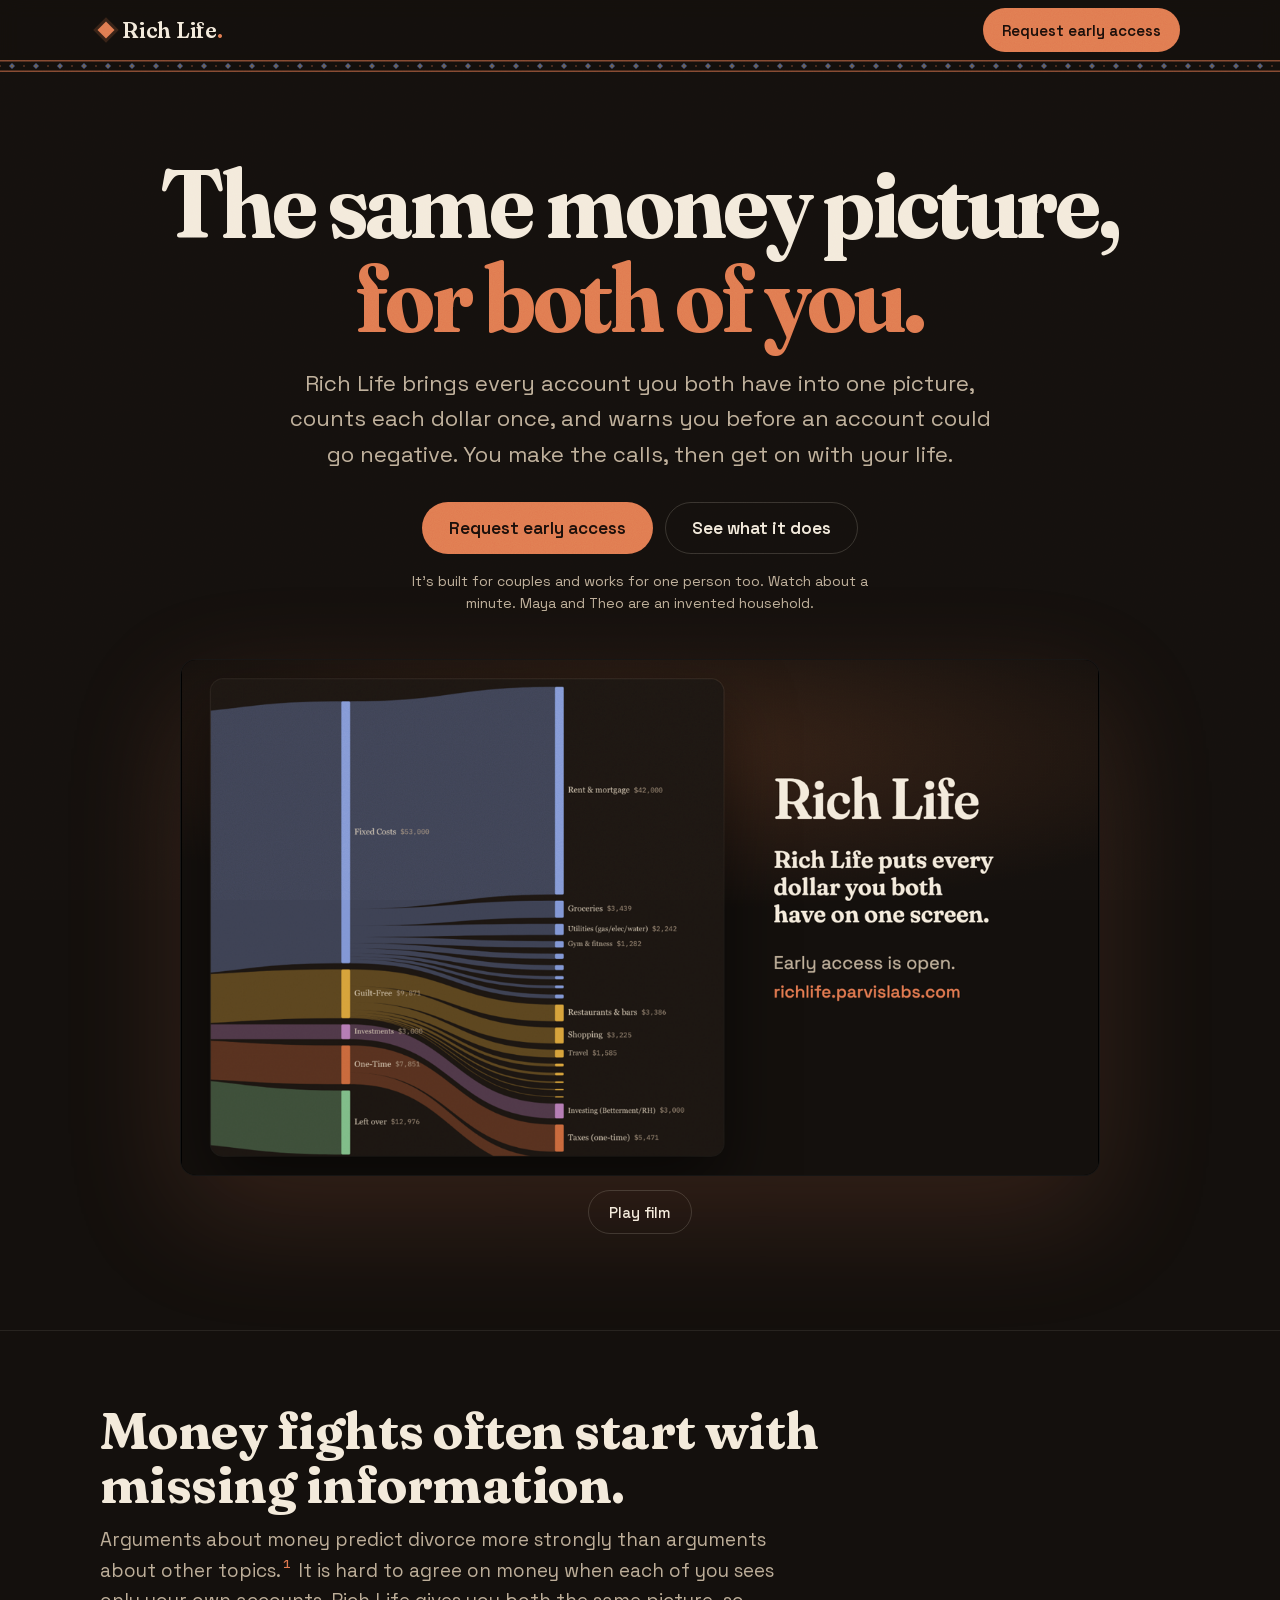
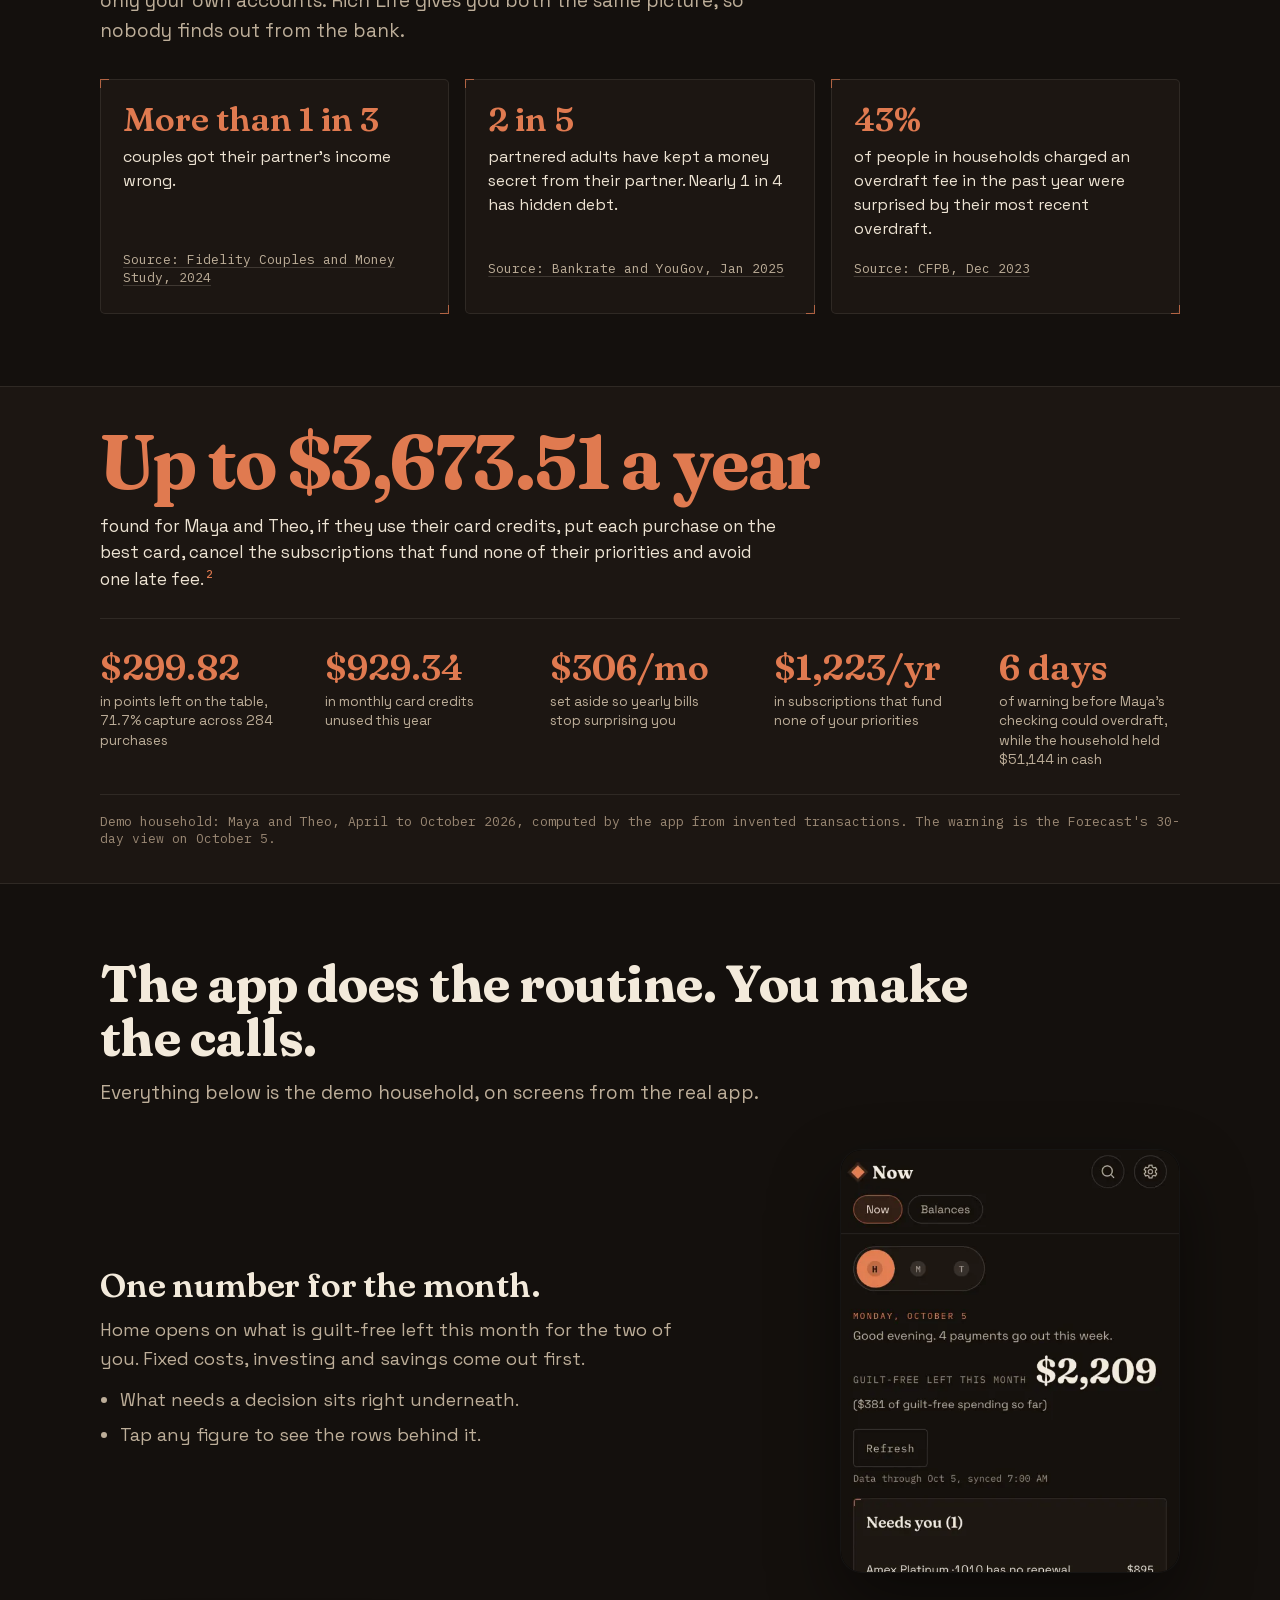
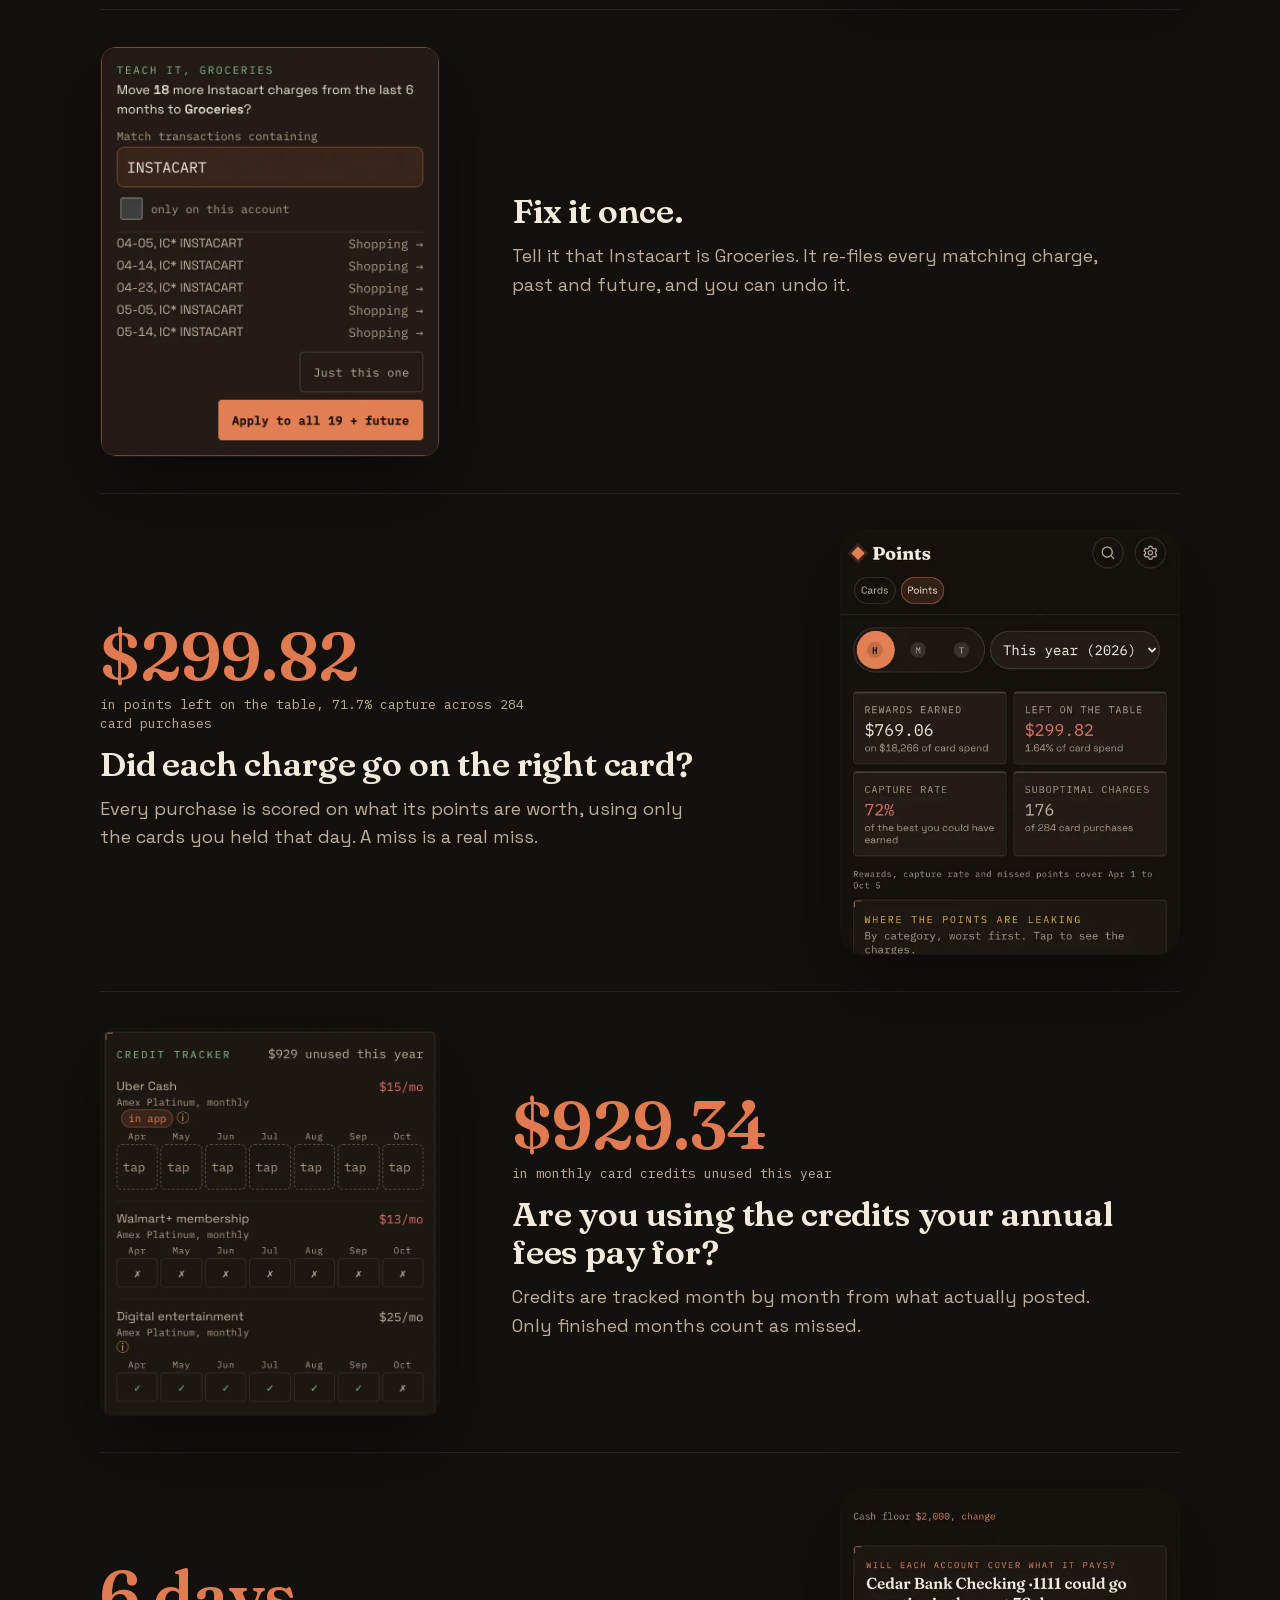
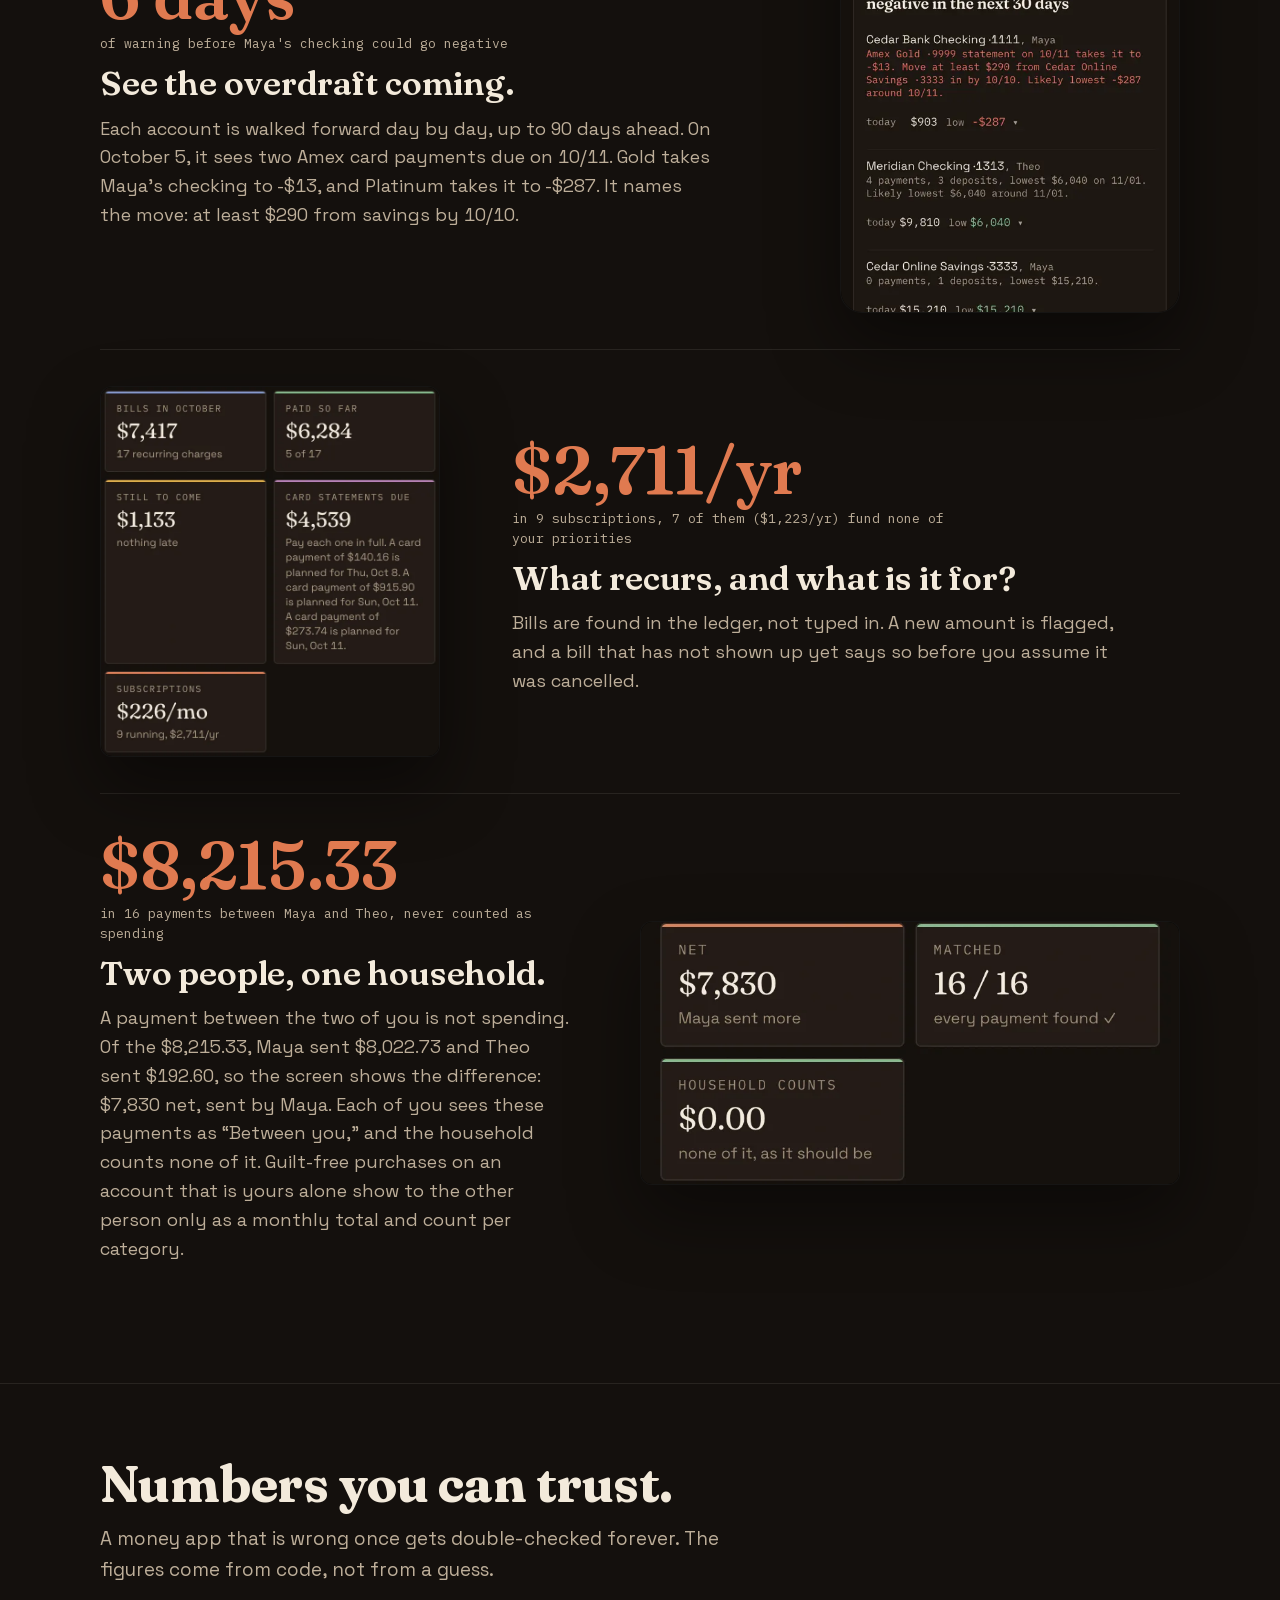
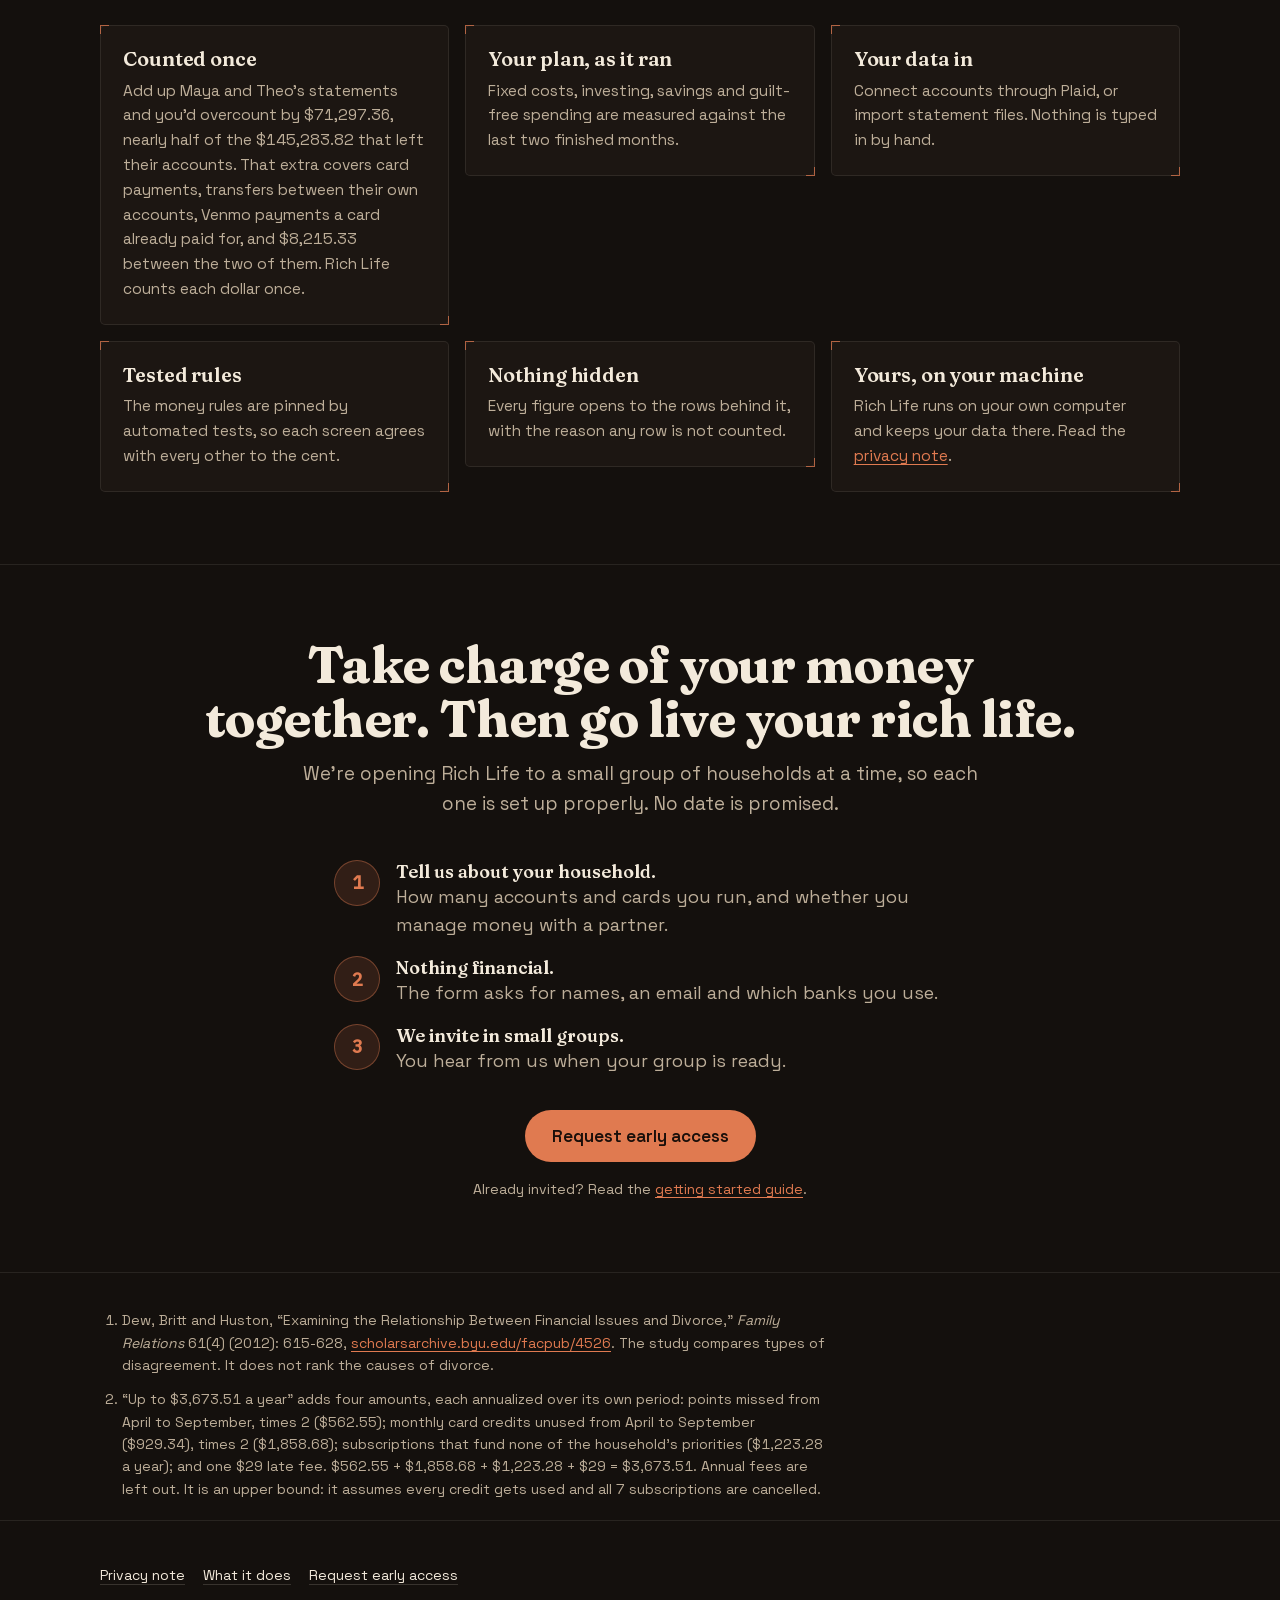
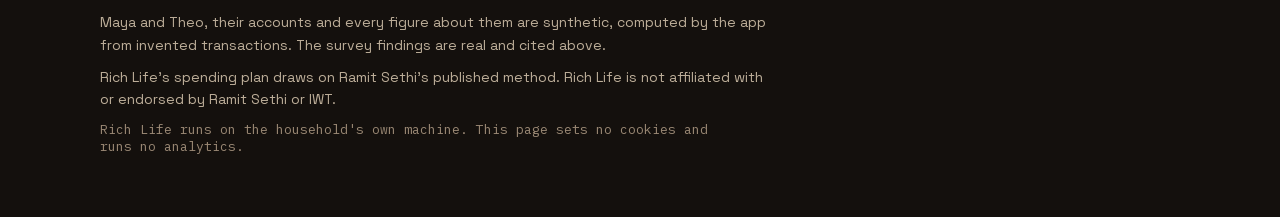
==== index.html @ 3887f6c3 "Pitch v4 fixes: hero gutter, true footer, lead figure, readable crops, film re-cut Co-Authored-By: C" ====
<!doctype html>
<html lang="en">
<head>
<meta charset="utf-8">
<meta name="viewport" content="width=device-width, initial-scale=1, viewport-fit=cover">
<title>Rich Life: one money picture for two</title>
<meta name="description" content="A household money app for couples. You both see the same numbers, counted once, and it warns you before an account could go negative. Request early access.">
<meta name="theme-color" content="#14100D">
<meta property="og:type" content="website">
<meta property="og:title" content="Rich Life: one money picture for two">
<meta property="og:description" content="A household money app for couples. Watch it run Maya and Theo's month in about a minute.">
<meta property="og:url" content="https://richlife.parvislabs.com/">
<meta property="og:image" content="https://richlife.parvislabs.com/og.png">
<meta property="og:image:width" content="1200">
<meta property="og:image:height" content="630">
<meta name="twitter:card" content="summary_large_image">
<link rel="icon" href="favicon.svg" type="image/svg+xml">
<link rel="stylesheet" href="styles.css">
</head>
<body id="top">
<header>
  <div class="wrap bar">
    <a class="brand" href="#top" aria-label="Rich Life, top of page"><i aria-hidden="true"></i><span>Rich&nbsp;Life<b>.</b></span></a>
    <a class="btn sm" href="https://fantasy-spear-680.notion.site/02cfda1831654efd8e8520b2d70a3c6b" target="_blank" rel="noopener" data-join>Request early access</a>
  </div>
  <div class="band" aria-hidden="true"></div>
</header>

<main>
  <div class="wrap hero">
    <h1>The same money picture, <em>for both of you.</em></h1>
    <p class="lede">Rich Life brings every account you both have into one picture, counts each dollar once, and warns you before an account could go negative. You make the calls, then get on with your life.</p>
    <div class="cta">
      <a class="btn" href="https://fantasy-spear-680.notion.site/02cfda1831654efd8e8520b2d70a3c6b" target="_blank" rel="noopener" data-join>Request early access</a>
      <a class="btn ghost" href="#tour">See what it does</a>
    </div>
    <p class="fine">It's built for couples and works for one person too. Watch about a minute. Maya and Theo are an invented household.</p>
    <div class="stage">
      <div class="phone"><video id="fv" muted playsinline loop preload="none" poster="film-vertical-poster.png" aria-label="A one-minute film: three findings about couples and money, then the Rich Life app showing one picture of a household's money, a warning six days before checking could overdraft, and the plan the two of them share."></video></div>
      <div class="screen"><video id="fl" muted playsinline loop preload="none" poster="film-landscape-poster.png" aria-label="A one-minute film: three findings about couples and money, then the Rich Life app showing one picture of a household's money, a warning six days before checking could overdraft, and the plan the two of them share."></video></div>
      <button class="pp" id="pp" type="button" hidden>Pause film</button>
    </div>
  </div>

  <section class="problem" aria-labelledby="problem-h">
    <div class="wrap">
      <h2 id="problem-h">Money fights often start with missing information.</h2>
      <p class="sub">Arguments about money predict divorce more strongly than arguments about other topics.<sup><a class="fn" href="#fn1" id="fnref1" aria-label="Note 1">1</a></sup> It is hard to agree on money when each of you sees only your own accounts. Rich Life gives you both the same picture, so nobody finds out from the bank.</p>
      <ul class="stats">
        <li class="panel"><span class="n">More than 1 in 3</span><span class="l">couples got their partner's income wrong.</span><a class="src" href="https://alumni.fidelity.com/news/803629" target="_blank" rel="noopener">Source: Fidelity Couples and Money Study, 2024</a></li>
        <li class="panel"><span class="n">2 in 5</span><span class="l">partnered adults have kept a money secret from their partner. Nearly 1 in 4 has hidden debt.</span><a class="src" href="https://www.bankrate.com/credit-cards/news/financial-infidelity-survey-2025" target="_blank" rel="noopener">Source: Bankrate and YouGov, Jan 2025</a></li>
        <li class="panel"><span class="n">43%</span><span class="l">of people in households charged an overdraft fee in the past year were surprised by their most recent overdraft.</span><a class="src" href="https://www.consumerfinance.gov/about-us/newsroom/cfpb-issues-report-showing-many-americans-are-surprised-by-overdraft-fees" target="_blank" rel="noopener">Source: CFPB, Dec 2023</a></li>
      </ul>
    </div>
  </section>

  <div class="proof">
    <div class="wrap">
      <div class="lead">
        <p class="leadn">Up to $3,673.51&nbsp;a&nbsp;year</p>
        <p class="leadc">found for Maya and Theo, if they use their card credits, put each purchase on the best card, cancel the subscriptions that fund none of their priorities and avoid one late fee.<sup><a class="fn" href="#fn2" id="fnref2" aria-label="Note 2">2</a></sup></p>
      </div>
      <ul>
        <li><span class="n">$299.82</span><span class="l">in points left on the table, 71.7% capture across 284 purchases</span></li>
        <li><span class="n">$929.34</span><span class="l">in monthly card credits unused this year</span></li>
        <li><span class="n">$306/mo</span><span class="l">set aside so yearly bills stop surprising you</span></li>
        <li><span class="n">$1,223/yr</span><span class="l">in subscriptions that fund none of your priorities</span></li>
        <li><span class="n">6 days</span><span class="l">of warning before Maya's checking could overdraft, while the household held $51,144 in cash</span></li>
        <li class="note">Demo household: Maya and Theo, April to October 2026, computed by the app from invented transactions. The warning is the Forecast's 30-day view on October 5.</li>
      </ul>
    </div>
  </div>

  <section id="tour">
    <div class="wrap">
      <h2>The app does the routine. You make the calls.</h2>
      <p class="sub">Everything below is the demo household, on screens from the real app.</p>

      <div class="row">
        <div>
          <h3>One number for the month.</h3>
          <p>Home opens on what is guilt-free left this month for the two of you. Fixed costs, investing and savings come out first.</p>
          <ul><li>What needs a decision sits right underneath.</li><li>Tap any figure to see the rows behind it.</li></ul>
        </div>
        <div class="shot"><img loading="lazy" width="560" height="1212" src="media/beat-1-home-top.webp" alt="The Home screen showing guilt-free money left this month as one large number."></div>
      </div>

      <div class="row flip">
        <div>
          <h3>Fix it once.</h3>
          <p>Tell it that Instacart is Groceries. It re-files every matching charge, past and future, and you can undo it.</p>
        </div>
        <div class="shot crop sheet"><img loading="lazy" width="732" height="886" src="media/beat-2-teach-sheet.webp" alt="A sheet offering to move 18 more Instacart charges to Groceries, with a button to apply it to all 19 and to future charges."></div>
      </div>

      <div class="row">
        <div>
          <p class="big">$299.82</p>
          <p class="tagl">in points left on the table, 71.7% capture across 284 card purchases</p>
          <h3>Did each charge go on the right card?</h3>
          <p>Every purchase is scored on what its points are worth, using only the cards you held that day. A miss is a real miss.</p>
        </div>
        <div class="shot"><img loading="lazy" width="560" height="1212" src="media/beat-4-tracker.webp" alt="The Points screen: $299.82 left on the table, a 72% capture rate, and 176 of 284 card purchases on a card that earned less."></div>
      </div>

      <div class="row flip">
        <div>
          <p class="big">$929.34</p>
          <p class="tagl">in monthly card credits unused this year</p>
          <h3>Are you using the credits your annual fees pay for?</h3>
          <p>Credits are tracked month by month from what actually posted. Only finished months count as missed.</p>
        </div>
        <div class="shot crop"><img loading="lazy" width="740" height="845" src="media/credit-tracker.webp" alt="The credit tracker: $929 unused this year, with each monthly card credit marked month by month."></div>
      </div>

      <div class="row">
        <div>
          <p class="big">6 days</p>
          <p class="tagl">of warning before Maya's checking could go negative</p>
          <h3>See the overdraft coming.</h3>
          <p>Each account is walked forward day by day, up to 90 days ahead. On October 5, it sees two Amex card payments due on 10/11. Gold takes Maya's checking to -$13, and Platinum takes it to -$287. It names the move: at least $290 from savings by 10/10.</p>
        </div>
        <div class="shot"><img loading="lazy" width="560" height="1212" src="media/beat-3-warning.webp" alt="The Forecast warning that Maya's checking could go negative in the next 30 days: the Amex Gold statement on 10/11 takes it to -$13, so move at least $290 from savings by 10/10."></div>
      </div>

      <div class="row flip">
        <div>
          <p class="big">$2,711/yr</p>
          <p class="tagl">in 9 subscriptions, 7 of them ($1,223/yr) fund none of your priorities</p>
          <h3>What recurs, and what is it for?</h3>
          <p>Bills are found in the ledger, not typed in. A new amount is flagged, and a bill that has not shown up yet says so before you assume it was cancelled.</p>
        </div>
        <div class="shot crop"><img loading="lazy" width="740" height="808" src="media/bills-calendar.webp" alt="October bills: $7,417 due this month, and subscriptions at $226 a month, 9 running, $2,711 a year."></div>
      </div>

      <div class="row wide">
        <div>
          <p class="big">$8,215.33</p>
          <p class="tagl">in 16 payments between Maya and Theo, never counted as spending</p>
          <h3>Two people, one household.</h3>
          <p>A payment between the two of you is not spending. Of the $8,215.33, Maya sent $8,022.73 and Theo sent $192.60, so the screen shows the difference: $7,830 net, sent by Maya. Each of you sees these payments as &ldquo;Between you,&rdquo; and the household counts none of it. Guilt-free purchases on an account that is yours alone show to the other person only as a monthly total and count per category.</p>
        </div>
        <div class="mshot"><img loading="lazy" width="780" height="380" src="media/between-you.webp" alt="Between you: $7,830 net, Maya sent more, 16 of 16 payments matched, and $0.00 counted in the household."></div>
      </div>
    </div>
  </section>

  <section style="border-top:1px solid var(--line)">
    <div class="wrap">
      <h2>Numbers you can trust.</h2>
      <p class="sub">A money app that is wrong once gets double-checked forever. The figures come from code, not from a guess.</p>
      <div class="grid three">
        <div class="panel"><h3>Counted once</h3><p>Add up Maya and Theo's statements and you'd overcount by $71,297.36, nearly half of the $145,283.82 that left their accounts. That extra covers card payments, transfers between their own accounts, Venmo payments a card already paid for, and $8,215.33 between the two of them. Rich Life counts each dollar once.</p></div>
        <div class="panel"><h3>Your plan, as it ran</h3><p>Fixed costs, investing, savings and guilt-free spending are measured against the last two finished months.</p></div>
        <div class="panel"><h3>Your data in</h3><p>Connect accounts through Plaid, or import statement files. Nothing is typed in by hand.</p></div>
        <div class="panel"><h3>Tested rules</h3><p>The money rules are pinned by automated tests, so each screen agrees with every other to the cent.</p></div>
        <div class="panel"><h3>Nothing hidden</h3><p>Every figure opens to the rows behind it, with the reason any row is not counted.</p></div>
        <div class="panel"><h3>Yours, on your machine</h3><p>Rich Life runs on your own computer and keeps your data there. Read the <a href="privacy.html">privacy note</a>.</p></div>
      </div>
    </div>
  </section>

  <section id="access" class="final">
    <div class="wrap">
      <h2>Take charge of your money together. Then go live your rich life.</h2>
      <p class="sub">We're opening Rich Life to a small group of households at a time, so each one is set up properly. No date is promised.</p>
      <ol class="steps">
        <li><div><b>Tell us about your household.</b><span>How many accounts and cards you run, and whether you manage money with a partner.</span></div></li>
        <li><div><b>Nothing financial.</b><span>The form asks for names, an email and which banks you use.</span></div></li>
        <li><div><b>We invite in small groups.</b><span>You hear from us when your group is ready.</span></div></li>
      </ol>
      <a class="btn" href="https://fantasy-spear-680.notion.site/02cfda1831654efd8e8520b2d70a3c6b" target="_blank" rel="noopener" data-join>Request early access</a>
      <p class="fine">Already invited? Read the <a href="start.html">getting started guide</a>.</p>
    </div>
  </section>

  <aside class="notes" aria-label="Notes">
    <div class="wrap">
      <ol>
        <li id="fn1">Dew, Britt and Huston, &ldquo;Examining the Relationship Between Financial Issues and Divorce,&rdquo; <i>Family Relations</i> 61(4) (2012): 615-628, <a href="https://scholarsarchive.byu.edu/facpub/4526" target="_blank" rel="noopener">scholarsarchive.byu.edu/facpub/4526</a>. The study compares types of disagreement. It does not rank the causes of divorce.</li>
        <li id="fn2">&ldquo;Up to $3,673.51 a year&rdquo; adds four amounts, each annualized over its own period: points missed from April to September, times 2 ($562.55); monthly card credits unused from April to September ($929.34), times 2 ($1,858.68); subscriptions that fund none of the household's priorities ($1,223.28 a year); and one $29 late fee. $562.55 + $1,858.68 + $1,223.28 + $29 = $3,673.51. Annual fees are left out. It is an upper bound: it assumes every credit gets used and all 7 subscriptions are cancelled.</li>
      </ol>
    </div>
  </aside>
</main>

<footer>
  <div class="wrap">
    <div class="links">
      <a href="privacy.html">Privacy note</a>
      <a href="#tour">What it does</a>
      <a href="https://fantasy-spear-680.notion.site/02cfda1831654efd8e8520b2d70a3c6b" target="_blank" rel="noopener" data-join>Request early access</a>
    </div>
    <p>Maya and Theo, their accounts and every figure about them are synthetic, computed by the app from invented transactions. The survey findings are real and cited above.</p>
    <p>Rich Life's spending plan draws on Ramit Sethi's published method. Rich Life is not affiliated with or endorsed by Ramit Sethi or IWT.</p>
    <p class="tk">Rich Life runs on the household's own machine. This page sets no cookies and runs no analytics.</p>
  </div>
</footer>

<script>
const EARLY_ACCESS_URL = "https://fantasy-spear-680.notion.site/02cfda1831654efd8e8520b2d70a3c6b";
document.querySelectorAll("[data-join]").forEach((a) => { if (EARLY_ACCESS_URL) { a.href = EARLY_ACCESS_URL; a.target = "_blank"; a.rel = "noopener"; } });
const reduce = matchMedia("(prefers-reduced-motion: reduce)").matches;
const wide = matchMedia("(min-width:900px)");
const pp = document.getElementById("pp");
// The CSS shows #fl on a wide screen and #fv on a phone. The button and the
// autoplay follow whichever video is showing, and a resize across 900px
// hands both over to the other one.
const srcs = { fv: "film-vertical.mp4", fl: "film-landscape.mp4" };
const film = () => document.getElementById(wide.matches ? "fl" : "fv");
const loaded = {};
let userPaused = false, stageIn = false;
function load(v) { if (!loaded[v.id]) { v.src = srcs[v.id]; loaded[v.id] = true; } }
function label() { pp.textContent = film().paused ? "Play film" : "Pause film"; }
Object.keys(srcs).forEach((id) => {
  const v = document.getElementById(id);
  v.addEventListener("play", label);
  v.addEventListener("pause", label);
});
function show() {
  const v = film(), off = document.getElementById(v.id === "fl" ? "fv" : "fl");
  load(v);
  off.pause();
  if (!reduce && !userPaused && stageIn) v.play().catch(() => {});
  label();
}
wide.addEventListener("change", show);
pp.onclick = () => {
  const v = film();
  load(v);
  if (v.paused) { userPaused = false; v.play().catch(() => {}); } else { userPaused = true; v.pause(); }
};
if (!reduce) {
  new IntersectionObserver((es) => es.forEach((e) => { stageIn = e.isIntersecting; show(); }), { threshold: 0.35 })
    .observe(document.querySelector(".stage"));
}
pp.hidden = false;
label();
// Reveal on scroll: the page reads fully with JavaScript off, so nothing
// starts hidden. The script hides only what is still below the fold, then
// brings it in.
if (!reduce) {
  const io = new IntersectionObserver((es) => es.forEach((e) => { if (e.isIntersecting) { e.target.classList.add("in"); io.unobserve(e.target); } }), { threshold: 0.1 });
  document.querySelectorAll(".row, .panel").forEach((el) => {
    if (el.getBoundingClientRect().top > innerHeight) { el.classList.add("will"); io.observe(el); }
  });
}
</script>
</body>
</html>
---- styles.css ----
/* styles.css: Rich Life early-access pages.
 *
 * The same look as the app (Kohl & Terracotta): a warm kohl-black ground with
 * a fine paper grain, an editorial serif for headings (Fraunces, soft and
 * wonky axes), a geometric grotesk for reading (Space Grotesk), mono numerals
 * for money. Colour is the app's craft-pigment palette. Geometry is
 * block-print: a patterned band under the header, square-cut panels, corner
 * ticks instead of shadows. The fonts are self-hosted; nothing loads from
 * another site.
 */

/* Fonts: the app's families, axes and subsets, self-hosted (OFL). */
@font-face { font-family: 'Fraunces'; font-style: normal; font-weight: 400 800; font-display: swap;
  src: url(fonts/fraunces-400_800-latin-ext.woff2) format('woff2');
  unicode-range: U+0100-02BA, U+02BD-02C5, U+02C7-02CC, U+02CE-02D7, U+02DD-02FF, U+0304, U+0308, U+0329, U+1D00-1DBF, U+1E00-1E9F, U+1EF2-1EFF, U+2020, U+20A0-20AB, U+20AD-20C4, U+2113, U+2C60-2C7F, U+A720-A7FF; }
@font-face { font-family: 'Fraunces'; font-style: normal; font-weight: 400 800; font-display: swap;
  src: url(fonts/fraunces-400_800-latin.woff2) format('woff2');
  unicode-range: U+0000-00FF, U+0131, U+0152-0153, U+02BB-02BC, U+02C6, U+02DA, U+02DC, U+0304, U+0308, U+0329, U+2000-206F, U+20AC, U+2122, U+2191, U+2193, U+2212, U+2215, U+FEFF, U+FFFD; }
@font-face { font-family: 'Space Grotesk'; font-style: normal; font-weight: 400; font-display: swap;
  src: url(fonts/space-grotesk-400-latin-ext.woff2) format('woff2');
  unicode-range: U+0100-02BA, U+02BD-02C5, U+02C7-02CC, U+02CE-02D7, U+02DD-02FF, U+0304, U+0308, U+0329, U+1D00-1DBF, U+1E00-1E9F, U+1EF2-1EFF, U+2020, U+20A0-20AB, U+20AD-20C4, U+2113, U+2C60-2C7F, U+A720-A7FF; }
@font-face { font-family: 'Space Grotesk'; font-style: normal; font-weight: 400; font-display: swap;
  src: url(fonts/space-grotesk-400-latin.woff2) format('woff2');
  unicode-range: U+0000-00FF, U+0131, U+0152-0153, U+02BB-02BC, U+02C6, U+02DA, U+02DC, U+0304, U+0308, U+0329, U+2000-206F, U+20AC, U+2122, U+2191, U+2193, U+2212, U+2215, U+FEFF, U+FFFD; }
@font-face { font-family: 'Space Grotesk'; font-style: normal; font-weight: 500; font-display: swap;
  src: url(fonts/space-grotesk-500-latin-ext.woff2) format('woff2');
  unicode-range: U+0100-02BA, U+02BD-02C5, U+02C7-02CC, U+02CE-02D7, U+02DD-02FF, U+0304, U+0308, U+0329, U+1D00-1DBF, U+1E00-1E9F, U+1EF2-1EFF, U+2020, U+20A0-20AB, U+20AD-20C4, U+2113, U+2C60-2C7F, U+A720-A7FF; }
@font-face { font-family: 'Space Grotesk'; font-style: normal; font-weight: 500; font-display: swap;
  src: url(fonts/space-grotesk-500-latin.woff2) format('woff2');
  unicode-range: U+0000-00FF, U+0131, U+0152-0153, U+02BB-02BC, U+02C6, U+02DA, U+02DC, U+0304, U+0308, U+0329, U+2000-206F, U+20AC, U+2122, U+2191, U+2193, U+2212, U+2215, U+FEFF, U+FFFD; }
@font-face { font-family: 'Space Grotesk'; font-style: normal; font-weight: 600; font-display: swap;
  src: url(fonts/space-grotesk-600-latin-ext.woff2) format('woff2');
  unicode-range: U+0100-02BA, U+02BD-02C5, U+02C7-02CC, U+02CE-02D7, U+02DD-02FF, U+0304, U+0308, U+0329, U+1D00-1DBF, U+1E00-1E9F, U+1EF2-1EFF, U+2020, U+20A0-20AB, U+20AD-20C4, U+2113, U+2C60-2C7F, U+A720-A7FF; }
@font-face { font-family: 'Space Grotesk'; font-style: normal; font-weight: 600; font-display: swap;
  src: url(fonts/space-grotesk-600-latin.woff2) format('woff2');
  unicode-range: U+0000-00FF, U+0131, U+0152-0153, U+02BB-02BC, U+02C6, U+02DA, U+02DC, U+0304, U+0308, U+0329, U+2000-206F, U+20AC, U+2122, U+2191, U+2193, U+2212, U+2215, U+FEFF, U+FFFD; }
@font-face { font-family: 'IBM Plex Mono'; font-style: normal; font-weight: 400; font-display: swap;
  src: url(fonts/ibm-plex-mono-400-latin-ext.woff2) format('woff2');
  unicode-range: U+0100-02BA, U+02BD-02C5, U+02C7-02CC, U+02CE-02D7, U+02DD-02FF, U+0304, U+0308, U+0329, U+1D00-1DBF, U+1E00-1E9F, U+1EF2-1EFF, U+2020, U+20A0-20AB, U+20AD-20C4, U+2113, U+2C60-2C7F, U+A720-A7FF; }
@font-face { font-family: 'IBM Plex Mono'; font-style: normal; font-weight: 400; font-display: swap;
  src: url(fonts/ibm-plex-mono-400-latin.woff2) format('woff2');
  unicode-range: U+0000-00FF, U+0131, U+0152-0153, U+02BB-02BC, U+02C6, U+02DA, U+02DC, U+0304, U+0308, U+0329, U+2000-206F, U+20AC, U+2122, U+2191, U+2193, U+2212, U+2215, U+FEFF, U+FFFD; }
@font-face { font-family: 'IBM Plex Mono'; font-style: normal; font-weight: 500; font-display: swap;
  src: url(fonts/ibm-plex-mono-500-latin-ext.woff2) format('woff2');
  unicode-range: U+0100-02BA, U+02BD-02C5, U+02C7-02CC, U+02CE-02D7, U+02DD-02FF, U+0304, U+0308, U+0329, U+1D00-1DBF, U+1E00-1E9F, U+1EF2-1EFF, U+2020, U+20A0-20AB, U+20AD-20C4, U+2113, U+2C60-2C7F, U+A720-A7FF; }
@font-face { font-family: 'IBM Plex Mono'; font-style: normal; font-weight: 500; font-display: swap;
  src: url(fonts/ibm-plex-mono-500-latin.woff2) format('woff2');
  unicode-range: U+0000-00FF, U+0131, U+0152-0153, U+02BB-02BC, U+02C6, U+02DA, U+02DC, U+0304, U+0308, U+0329, U+2000-206F, U+20AC, U+2122, U+2191, U+2193, U+2212, U+2215, U+FEFF, U+FFFD; }

:root {
  --bg: #14100D;           /* kohl */
  --surface: #1C1612;
  --surface-2: #221A15;
  --line: rgba(243, 234, 219, 0.09);
  --line-strong: rgba(243, 234, 219, 0.16);
  --bone: #F3EADB;
  --ink: #EDE3D3;
  --muted: #BDAE99;
  --dim: #9A8874;
  --terracotta: #E07A50;
  --haldi: #E2A93B;
  --neel: #7F95D4;
  --jamun: #B47AB3;
  --leaf: #7DBB86;
  --accent-soft: rgba(224, 122, 80, 0.14);
  --ink-on-accent: #1A0F0A;
  --radius: 5px;
  --wrap: 1120px;
  --display: "Fraunces", Georgia, "Times New Roman", serif;
  --sans: "Space Grotesk", system-ui, -apple-system, "Segoe UI", Roboto, sans-serif;
  --mono: "IBM Plex Mono", ui-monospace, "SF Mono", Menlo, monospace;
  /* block-print band: indigo lozenges between terracotta rules (from the app) */
  --band: url("data:image/svg+xml;utf8,<svg xmlns='http://www.w3.org/2000/svg' width='24' height='12'><rect width='24' height='1.5' fill='%23E07A50'/><rect y='10.5' width='24' height='1.5' fill='%23E07A50'/><path d='M12 3 L15 6 L12 9 L9 6 Z' fill='%237F95D4'/><circle cx='12' cy='6' r='0.9' fill='%23E2A93B'/><circle cx='0' cy='6' r='0.8' fill='%23E07A50'/><circle cx='24' cy='6' r='0.8' fill='%23E07A50'/></svg>") left center / 24px 12px repeat-x;
}

* { box-sizing: border-box; }
html { scroll-behavior: smooth; -webkit-text-size-adjust: 100%; background: var(--bg); }
body {
  margin: 0; background: var(--bg); color: var(--ink);
  font: 400 17px/1.6 var(--sans); overflow-x: hidden;
  font-feature-settings: "tnum" 1, "lnum" 1, "ss01" 1; -webkit-font-smoothing: antialiased;
  padding-bottom: env(safe-area-inset-bottom);
}
/* Paper grain over everything, never intercepting a tap. */
body::after {
  content: ""; position: fixed; inset: 0; pointer-events: none; z-index: 9998; opacity: 0.09; mix-blend-mode: overlay;
  background-image: url("data:image/svg+xml;utf8,<svg xmlns='http://www.w3.org/2000/svg' width='180' height='180'><filter id='n'><feTurbulence type='fractalNoise' baseFrequency='0.9' numOctaves='3' stitchTiles='stitch'/><feColorMatrix values='0 0 0 0 0.95  0 0 0 0 0.9  0 0 0 0 0.85  0 0 0 1 0'/></filter><rect width='100%' height='100%' filter='url(%23n)'/></svg>");
}
img, video { max-width: 100%; display: block; }
a { color: var(--terracotta); text-underline-offset: 3px; }
:focus-visible { outline: 2px solid var(--haldi); outline-offset: 2px; border-radius: 6px; }
::selection { background: rgba(224, 122, 80, 0.3); color: var(--bone); }

.wrap { max-width: var(--wrap); margin: 0 auto; padding: 0 max(20px, env(safe-area-inset-right)) 0 max(20px, env(safe-area-inset-left)); }

/* ── header ─────────────────────────────────────────────────────────── */
header { position: sticky; top: 0; z-index: 5; background: rgba(20, 16, 13, 0.92); backdrop-filter: blur(10px); -webkit-backdrop-filter: blur(10px); }
header .bar { display: flex; align-items: center; justify-content: space-between; min-height: 60px; gap: 12px; }
header .band { height: 12px; background: var(--band); opacity: 0.55; }
.brand { display: flex; align-items: center; gap: 10px; min-height: 44px; font: 600 22px var(--display); font-variation-settings: "SOFT" 50, "WONK" 1; color: var(--bone); text-decoration: none; letter-spacing: -0.01em; }
.brand i { width: 12px; height: 12px; background: var(--terracotta); transform: rotate(45deg); box-shadow: 0 0 0 3px rgba(224, 122, 80, 0.18); flex: none; }
.brand b { color: var(--terracotta); font-weight: inherit; }

/* ── buttons ────────────────────────────────────────────────────────── */
.btn {
  display: inline-flex; align-items: center; justify-content: center; gap: 8px;
  min-height: 52px; padding: 0 26px; border-radius: 999px; border: 1px solid transparent;
  background: var(--terracotta); color: var(--ink-on-accent); font: 600 17px var(--sans);
  text-decoration: none; cursor: pointer;
  transition: transform 0.15s;
}
.btn:hover { transform: translateY(-1px); }
.btn:active { transform: scale(0.98); }
.btn.sm { min-height: 44px; padding: 0 18px; font-size: 15px; }
.btn.ghost { background: transparent; color: var(--bone); border-color: var(--line-strong); }
.btn.ghost:hover { border-color: var(--terracotta); color: var(--bone); }

/* ── type ───────────────────────────────────────────────────────────── */
h1, h2, h3 { font-family: var(--display); font-variation-settings: "SOFT" 50, "WONK" 1; letter-spacing: -0.01em; color: var(--bone); }
h1 { font-weight: 700; font-size: clamp(44px, 12vw, 96px); line-height: 0.98; letter-spacing: -0.03em; margin: 0 auto 22px; max-width: 12em; }
h1 em { font-style: normal; color: var(--terracotta); }
h2 { font-weight: 700; font-size: clamp(30px, 7.5vw, 52px); line-height: 1.04; margin: 0 0 14px; max-width: 17em; }
h3 { font-weight: 600; font-size: clamp(24px, 5.5vw, 34px); line-height: 1.12; margin: 0 0 12px; letter-spacing: -0.005em; }
.lede { font-size: clamp(18px, 4.4vw, 22px); color: var(--muted); max-width: 33em; margin: 0 auto 30px; }
.sub { color: var(--muted); max-width: 36em; margin: 0 0 40px; font-size: 19px; }
.fine { font-size: 14px; color: var(--muted); margin: 16px auto 0; max-width: 36em; }
.mono { font-family: var(--mono); font-variant-numeric: tabular-nums; }

/* ── hero ───────────────────────────────────────────────────────────── */
/* top and bottom only: the side padding stays the .wrap gutter */
.hero { padding-top: 44px; padding-bottom: 60px; text-align: center; }
.cta { display: flex; flex-wrap: wrap; gap: 12px; justify-content: center; }
.stage { margin: 44px auto 0; display: flex; flex-direction: column; align-items: center; gap: 14px; }
.phone { width: min(320px, 82vw); border-radius: 20px; border: 1px solid var(--line); background: #000; overflow: hidden; box-shadow: 0 40px 100px rgba(240, 135, 92, 0.16); aspect-ratio: 9 / 16; }
.screen { display: none; border-radius: 16px; border: 1px solid var(--line); background: #000; overflow: hidden; box-shadow: 0 40px 120px rgba(240, 135, 92, 0.15); aspect-ratio: 16 / 9; width: min(920px, 100%); }
video, .phone img { width: 100%; height: 100%; object-fit: contain; }
.pp { min-height: 44px; padding: 0 20px; border-radius: 999px; border: 1px solid var(--line-strong); background: transparent; color: var(--bone); font: 500 15px var(--sans); cursor: pointer; }
.pp:hover { border-color: var(--terracotta); }

/* ── proof band ─────────────────────────────────────────────────────── */
.proof { border-top: 1px solid var(--line); border-bottom: 1px solid var(--line); background: var(--surface); padding: 36px 0; }
.proof ul { list-style: none; margin: 0; padding: 0; display: grid; gap: 24px 22px; grid-template-columns: 1fr 1fr; }
/* five tiles on two columns: the last one takes the whole row, no orphan */
.proof li:nth-child(5) { grid-column: 1 / -1; }
.proof li { margin: 0; }
.proof .n { display: block; font: 600 clamp(28px, 7vw, 42px)/1.05 var(--display); font-variation-settings: "SOFT" 50, "WONK" 1; font-variant-numeric: tabular-nums; color: var(--terracotta); }
.proof .l { display: block; font-size: 13.5px; color: var(--muted); margin-top: 5px; line-height: 1.45; }
.proof .note { grid-column: 1 / -1; margin: 0; padding-top: 18px; border-top: 1px solid var(--line); color: var(--dim); font: 400 13px var(--mono); }

.proof .lead { margin: 0 0 30px; padding-bottom: 26px; border-bottom: 1px solid var(--line); }
.proof .leadn { margin: 0; font: 700 clamp(40px, 10.5vw, 76px)/1.02 var(--display); font-variation-settings: "SOFT" 50, "WONK" 1; font-variant-numeric: tabular-nums; letter-spacing: -0.02em; color: var(--terracotta); }
.proof .leadc { margin: 12px 0 0; max-width: 40em; color: var(--ink); font-size: 17px; line-height: 1.55; }

/* ── problem: three sourced findings ────────────────────────────────── */
.problem { border-top: 1px solid var(--line); }
.problem .sub { margin-bottom: 32px; }
.stats { list-style: none; margin: 0; padding: 0; display: grid; gap: 16px; }
.stats li { display: flex; flex-direction: column; }
.stats .n { display: block; font: 600 clamp(30px, 7.5vw, 42px)/1.05 var(--display); font-variation-settings: "SOFT" 50, "WONK" 1; font-variant-numeric: tabular-nums; color: var(--terracotta); }
.stats .l { display: block; color: var(--ink); font-size: 16px; line-height: 1.5; margin: 8px 0 6px; }
.stats .src { margin-top: auto; display: inline-flex; align-items: center; min-height: 44px; font: 400 13px/1.4 var(--mono); color: var(--muted); text-decoration: underline; text-decoration-color: var(--line-strong); }
.stats .src:hover { color: var(--bone); text-decoration-color: var(--terracotta); }

/* note markers and the notes block */
sup { line-height: 0; vertical-align: top; }
a.fn { display: inline-block; min-width: 24px; height: 24px; padding-left: 2px; margin-right: -12px; font: 500 0.75em/16px var(--mono); text-decoration: none; vertical-align: top; }
.notes { border-top: 1px solid var(--line); padding: 36px 0 8px; }
.notes ol { margin: 0; padding-left: 22px; max-width: 52em; color: var(--muted); font-size: 14px; line-height: 1.6; }
.notes li { margin: 0 0 12px; scroll-margin-top: 84px; }
.notes a { color: var(--terracotta); overflow-wrap: anywhere; }

/* ── sections ───────────────────────────────────────────────────────── */
section { padding: 72px 0; }
.row { display: grid; gap: 30px; align-items: center; padding: 36px 0; border-top: 1px solid var(--line); }
.row:first-of-type { border-top: 0; padding-top: 0; }
.row p { margin: 0 0 12px; color: var(--muted); max-width: 34em; }
.row ul { margin: 0; padding-left: 20px; color: var(--muted); }
.row li { margin: 6px 0; }
/* .row .big and .row .tagl outrank the plain .row p rule above */
.row .big { font: 600 clamp(42px, 11vw, 68px)/1 var(--display); font-variation-settings: "SOFT" 50, "WONK" 1; font-variant-numeric: tabular-nums; color: var(--terracotta); margin: 0 0 6px; }
.row .tagl { font: 400 13px/1.5 var(--mono); color: var(--muted); display: block; margin: 0 0 11px; }
.shot { width: min(258px, 70vw); margin: 0 auto; border-radius: 22px; border: 1px solid var(--line); overflow: hidden; background: #000; box-shadow: 0 30px 70px rgba(0, 0, 0, 0.45); }
.shot img { width: 100%; height: auto; aspect-ratio: 4 / 5; object-fit: cover; object-position: top; }
/* a phone-width crop of one card, shown whole and near its real size */
.shot.crop { width: min(340px, 100%); border-radius: 12px; }
.shot.crop img { aspect-ratio: auto; }
.shot.sheet { border-radius: 16px; }
.mshot { width: 100%; border-radius: 12px; border: 1px solid var(--line); overflow: hidden; background: #000; box-shadow: 0 30px 70px rgba(0, 0, 0, 0.4); }
.mshot img { width: 100%; height: auto; }

/* ── panels with corner ticks ───────────────────────────────────────── */
.grid { display: grid; gap: 16px; align-items: start; }
.panel { position: relative; background: var(--surface); border: 1px solid var(--line); border-radius: var(--radius); padding: 22px; }
.panel::before, .panel::after { content: ""; position: absolute; width: 8px; height: 8px; pointer-events: none; border-color: var(--terracotta); border-style: solid; opacity: 0.75; }
.panel::before { top: -1px; left: -1px; border-width: 1.5px 0 0 1.5px; }
.panel::after { bottom: -1px; right: -1px; border-width: 0 1.5px 1.5px 0; }
.panel h3 { font-size: 20px; margin: 0 0 8px; }
.panel p { margin: 0; color: var(--muted); font-size: 15.5px; }

/* ── final / steps ──────────────────────────────────────────────────── */
.final { text-align: center; border-top: 1px solid var(--line); }
.final h2, .final .sub { margin-left: auto; margin-right: auto; }
.steps { list-style: none; padding: 0; margin: 0 auto 34px; display: grid; gap: 16px; max-width: 34em; text-align: left; counter-reset: s; }
.steps li { counter-increment: s; display: flex; gap: 16px; align-items: flex-start; }
.steps li::before { content: counter(s); flex: none; width: 44px; height: 44px; border-radius: 50%; background: var(--accent-soft); border: 1px solid rgba(224, 122, 80, 0.4); color: var(--terracotta); font: 600 18px var(--mono); display: grid; place-items: center; }
.steps b { display: block; font: 600 18px var(--display); font-variation-settings: "SOFT" 50, "WONK" 1; color: var(--bone); }
.steps span { color: var(--muted); }

/* ── footer ─────────────────────────────────────────────────────────── */
footer { border-top: 1px solid var(--line); padding: 32px 0 52px; color: var(--muted); font-size: 14px; }
footer p { max-width: 48em; margin: 0 0 10px; }
footer .links { display: flex; flex-wrap: wrap; gap: 18px; align-items: center; margin: 0 0 14px; }
footer .links a { display: inline-flex; align-items: center; min-height: 44px; color: var(--bone); text-decoration: underline; text-decoration-color: var(--line-strong); text-decoration-thickness: 1px; text-underline-offset: 4px; }
footer .links a:hover { text-decoration-color: var(--terracotta); }
footer .tk { font: 400 13px var(--mono); color: var(--dim); }

/* ── privacy page ───────────────────────────────────────────────────── */
.doc { max-width: 46em; margin: 0 auto; padding-top: 24px; padding-bottom: 8px; }
.doc h1 { font-size: clamp(38px, 9vw, 60px); text-align: left; margin: 0 0 10px; max-width: none; }
.doc .lead { color: var(--muted); font-size: 19px; margin: 0 0 8px; }
.doc .updated { font: 400 12px var(--mono); color: var(--dim); margin: 0 0 14px; }
.doc h2 { font-size: clamp(22px, 5vw, 28px); margin: 40px 0 10px; }
.doc p { color: var(--muted); margin: 0 0 14px; }
.doc ul { color: var(--muted); padding-left: 20px; margin: 0 0 14px; }
.doc li { margin: 6px 0; }
.doc .card { background: var(--surface); border: 1px solid var(--line); border-left: 2px solid var(--terracotta); border-radius: var(--radius); padding: 18px 20px; margin: 0 0 14px; }
.doc .card p { margin: 0; color: var(--ink); }
.doc .back { margin-top: 34px; font: 400 13px var(--mono); color: var(--dim); }

/* ── getting started page ───────────────────────────────────────────── */
.doc .step h2 { display: flex; gap: 14px; align-items: center; }
.doc .step h2::before { content: attr(data-n); flex: none; width: 44px; height: 44px; border-radius: 50%; background: var(--accent-soft); border: 1px solid rgba(224, 122, 80, 0.4); color: var(--terracotta); font: 600 18px var(--mono); display: grid; place-items: center; letter-spacing: 0; }
.doc h2[id], .doc .step[id] { scroll-margin-top: 84px; }
.doc .actions { display: flex; flex-wrap: wrap; gap: 12px; margin: 0 0 16px; }
.doc ol { color: var(--muted); padding-left: 22px; margin: 0 0 14px; }
.doc ol li { margin: 6px 0; }
.doc .btn { overflow-wrap: anywhere; }
.doc .optional { font: 400 13px var(--mono); color: var(--dim); }

/* ── reveal on scroll ───────────────────────────────────────────────── */
.will { opacity: 0; transform: translateY(16px); }
.will.in { opacity: 1; transform: none; transition: opacity 0.6s, transform 0.6s; }

@media (min-width: 900px) {
  body { font-size: 18px; }
  .hero { padding-top: 84px; padding-bottom: 96px; }
  .phone { display: none; }
  .screen { display: block; }
  .proof ul { grid-template-columns: repeat(5, 1fr); column-gap: 44px; }
  .proof li:nth-child(5) { grid-column: auto; }
  .proof .n { font-size: 36px; }
  .row { grid-template-columns: 1fr 340px; gap: 72px; }
  .row.flip { grid-template-columns: 340px 1fr; }
  .shot { width: 340px; }
  .row.wide { grid-template-columns: 1fr 540px; }
  .row.wide.flip { grid-template-columns: 540px 1fr; }
  .row.flip .shot, .row.flip .mshot { order: -1; }
  .grid.three { grid-template-columns: repeat(3, 1fr); }
  .stats { grid-template-columns: repeat(3, 1fr); }
  .stats .n { font-size: 34px; white-space: nowrap; }
}
/* 900 to 1099 px: a narrower picture column and smaller tile figures, so
   the text column and the five tiles keep room */
@media (min-width: 900px) and (max-width: 1099px) {
  .row.wide { grid-template-columns: 1fr 440px; gap: 48px; }
  .row.wide.flip { grid-template-columns: 440px 1fr; }
  .proof ul { column-gap: 28px; }
  .proof .n { font-size: 30px; }
}
@media (prefers-reduced-motion: reduce) {
  html { scroll-behavior: auto; }
  .btn, .pp { transition: none; }
  .will { opacity: 1; transform: none; }
}

/* the sticky header never covers a section a link lands on */
section[id] { scroll-margin-top: 84px; }
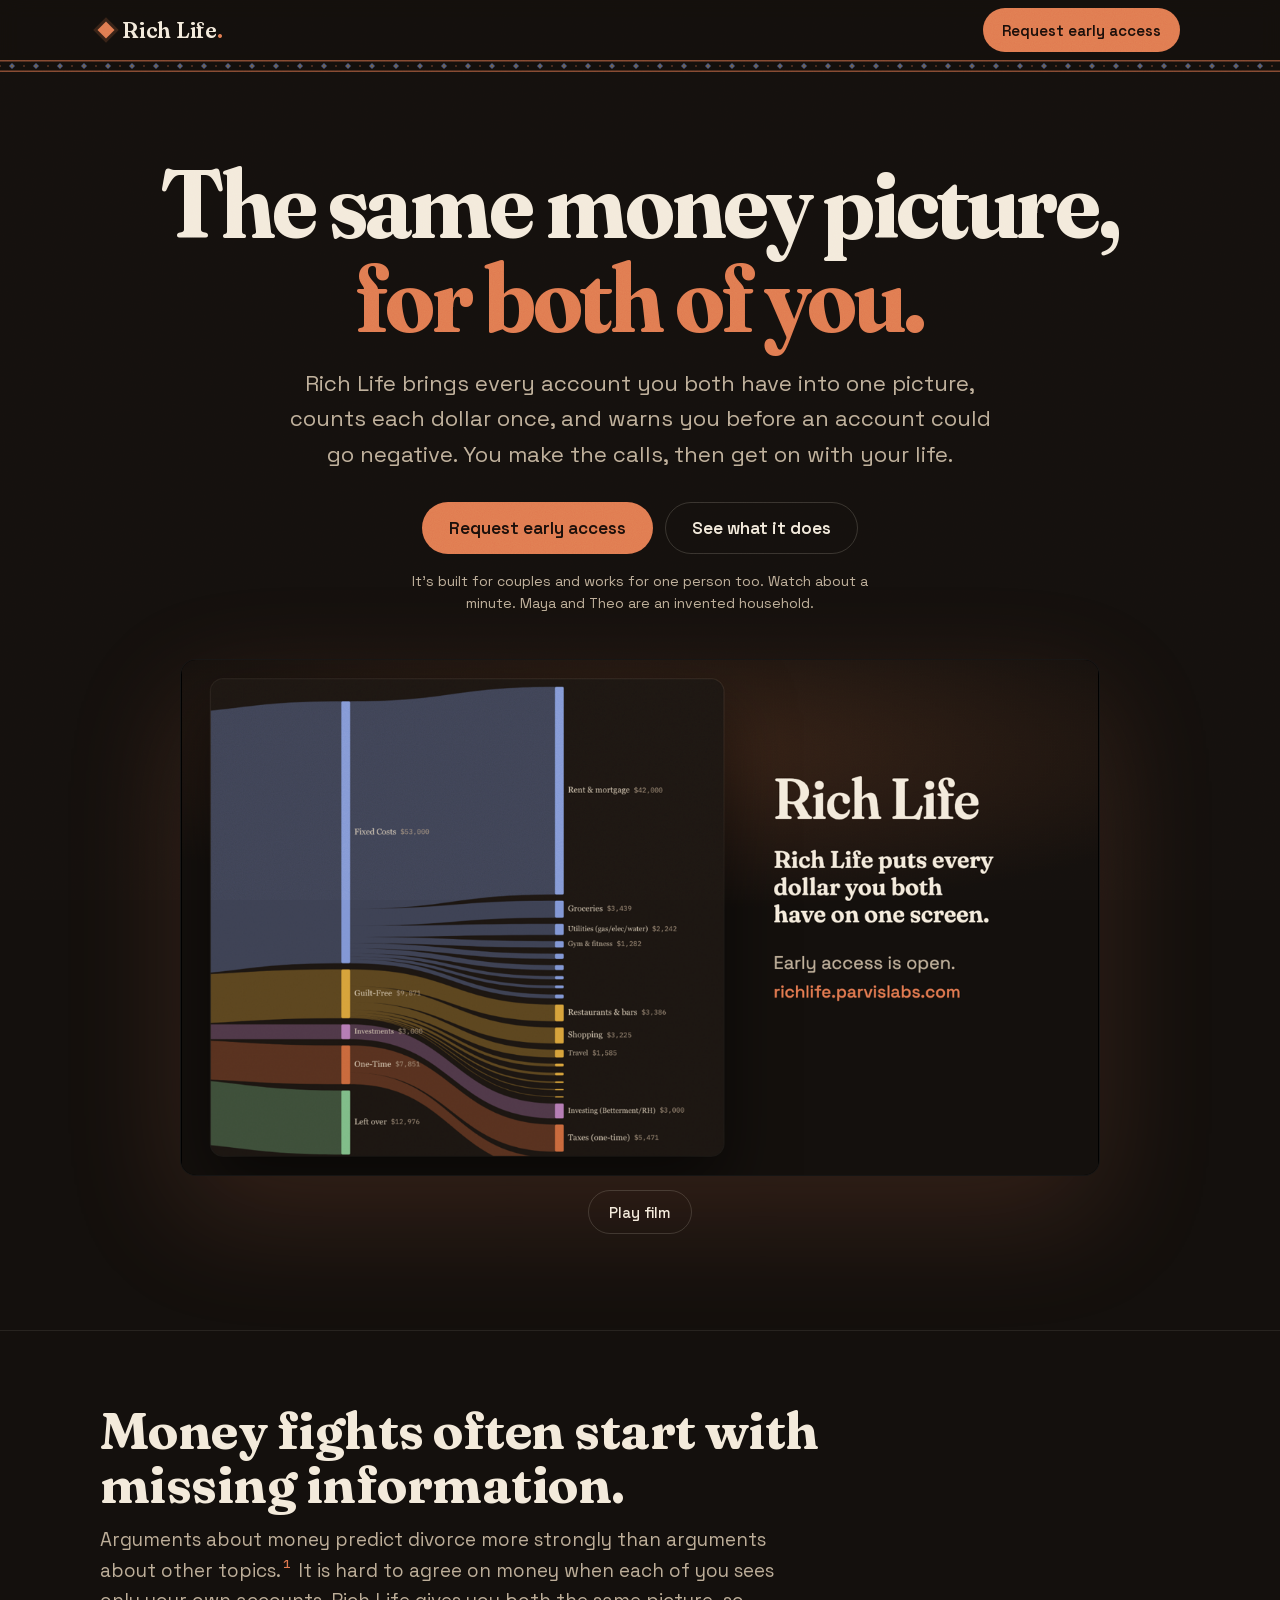
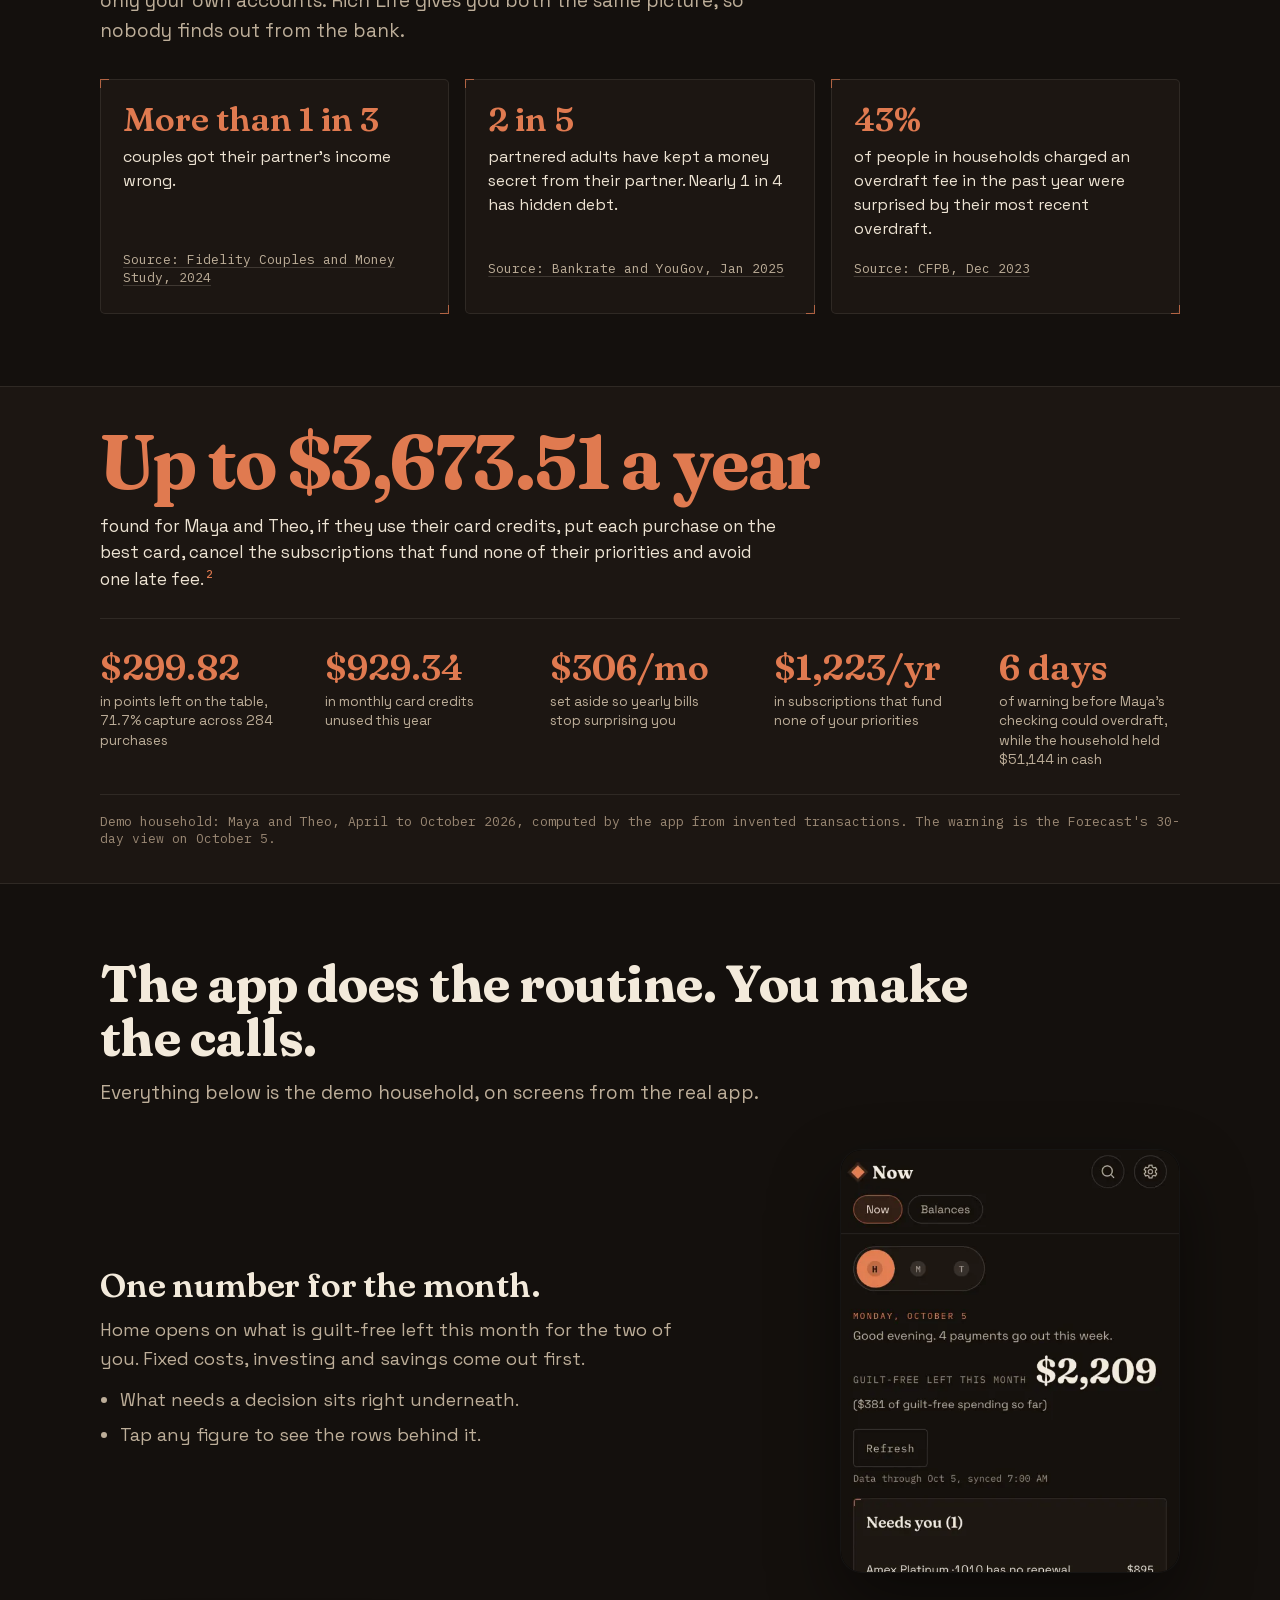
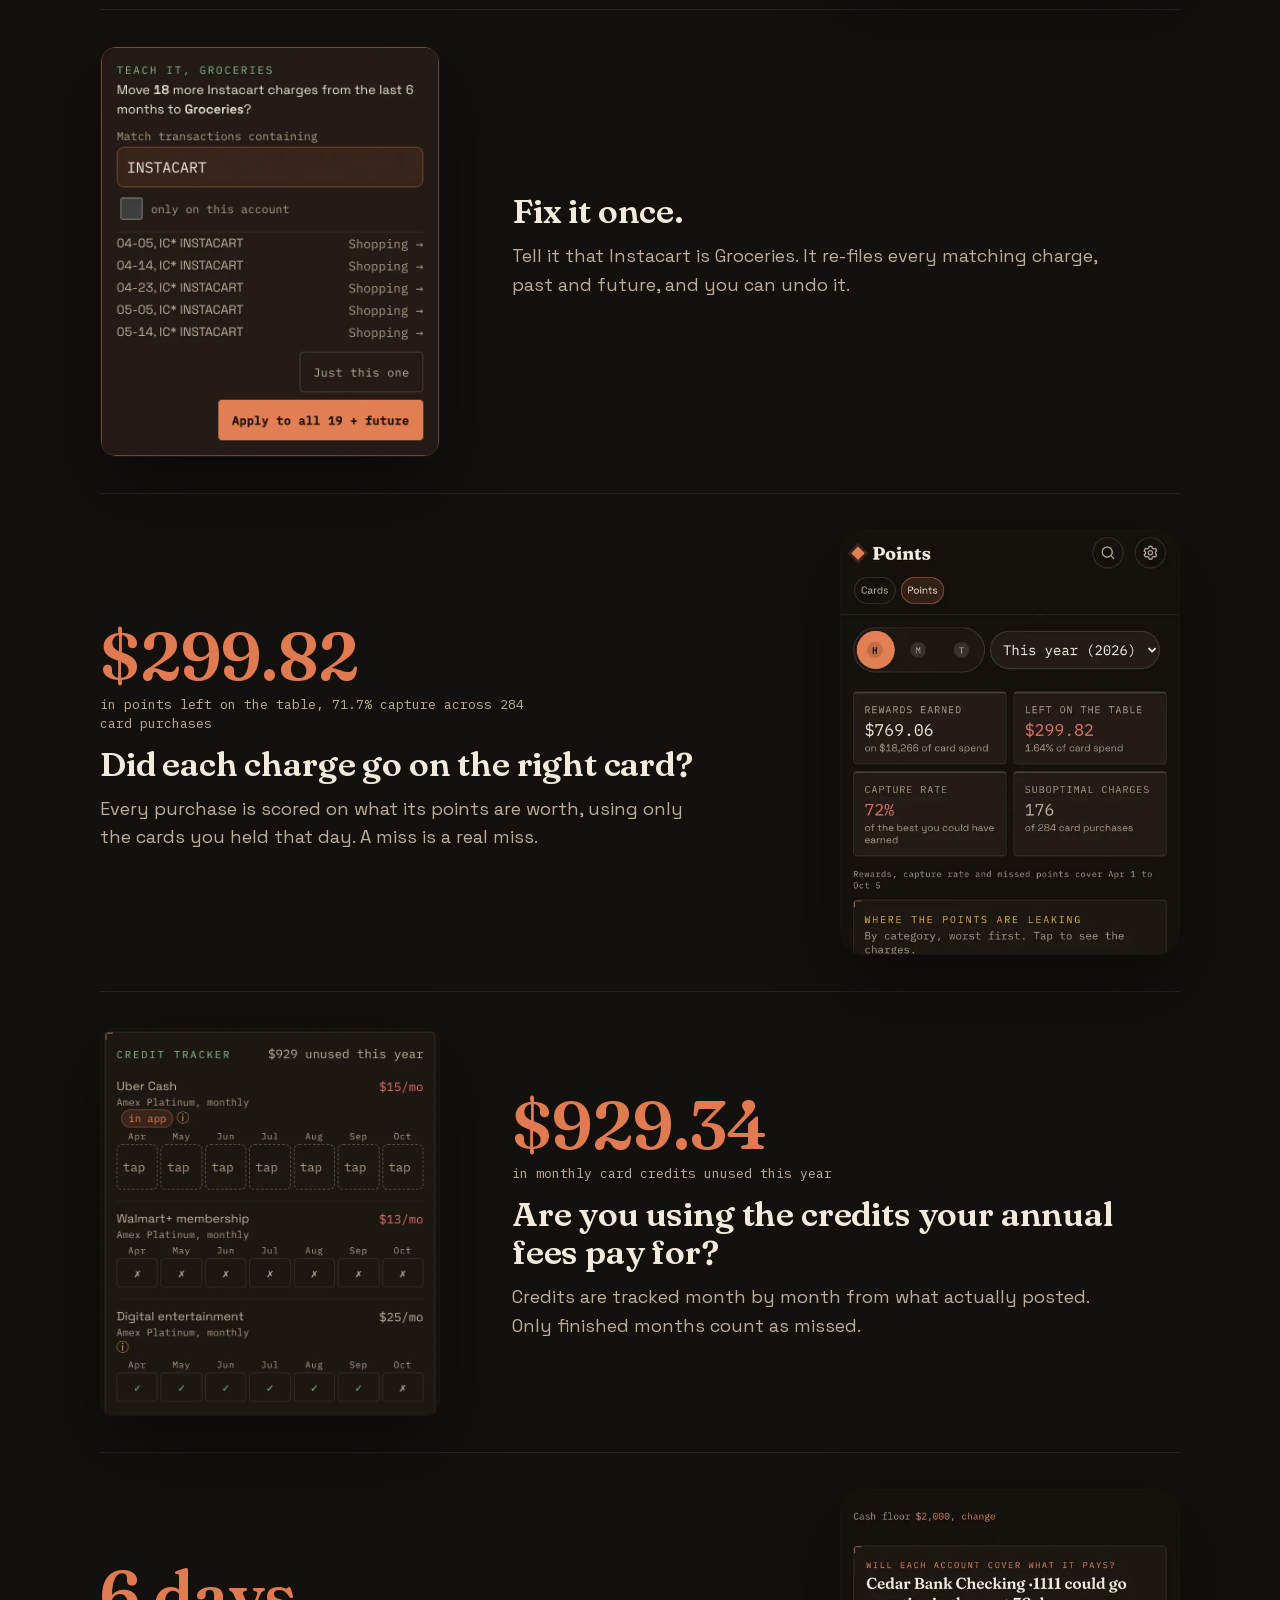
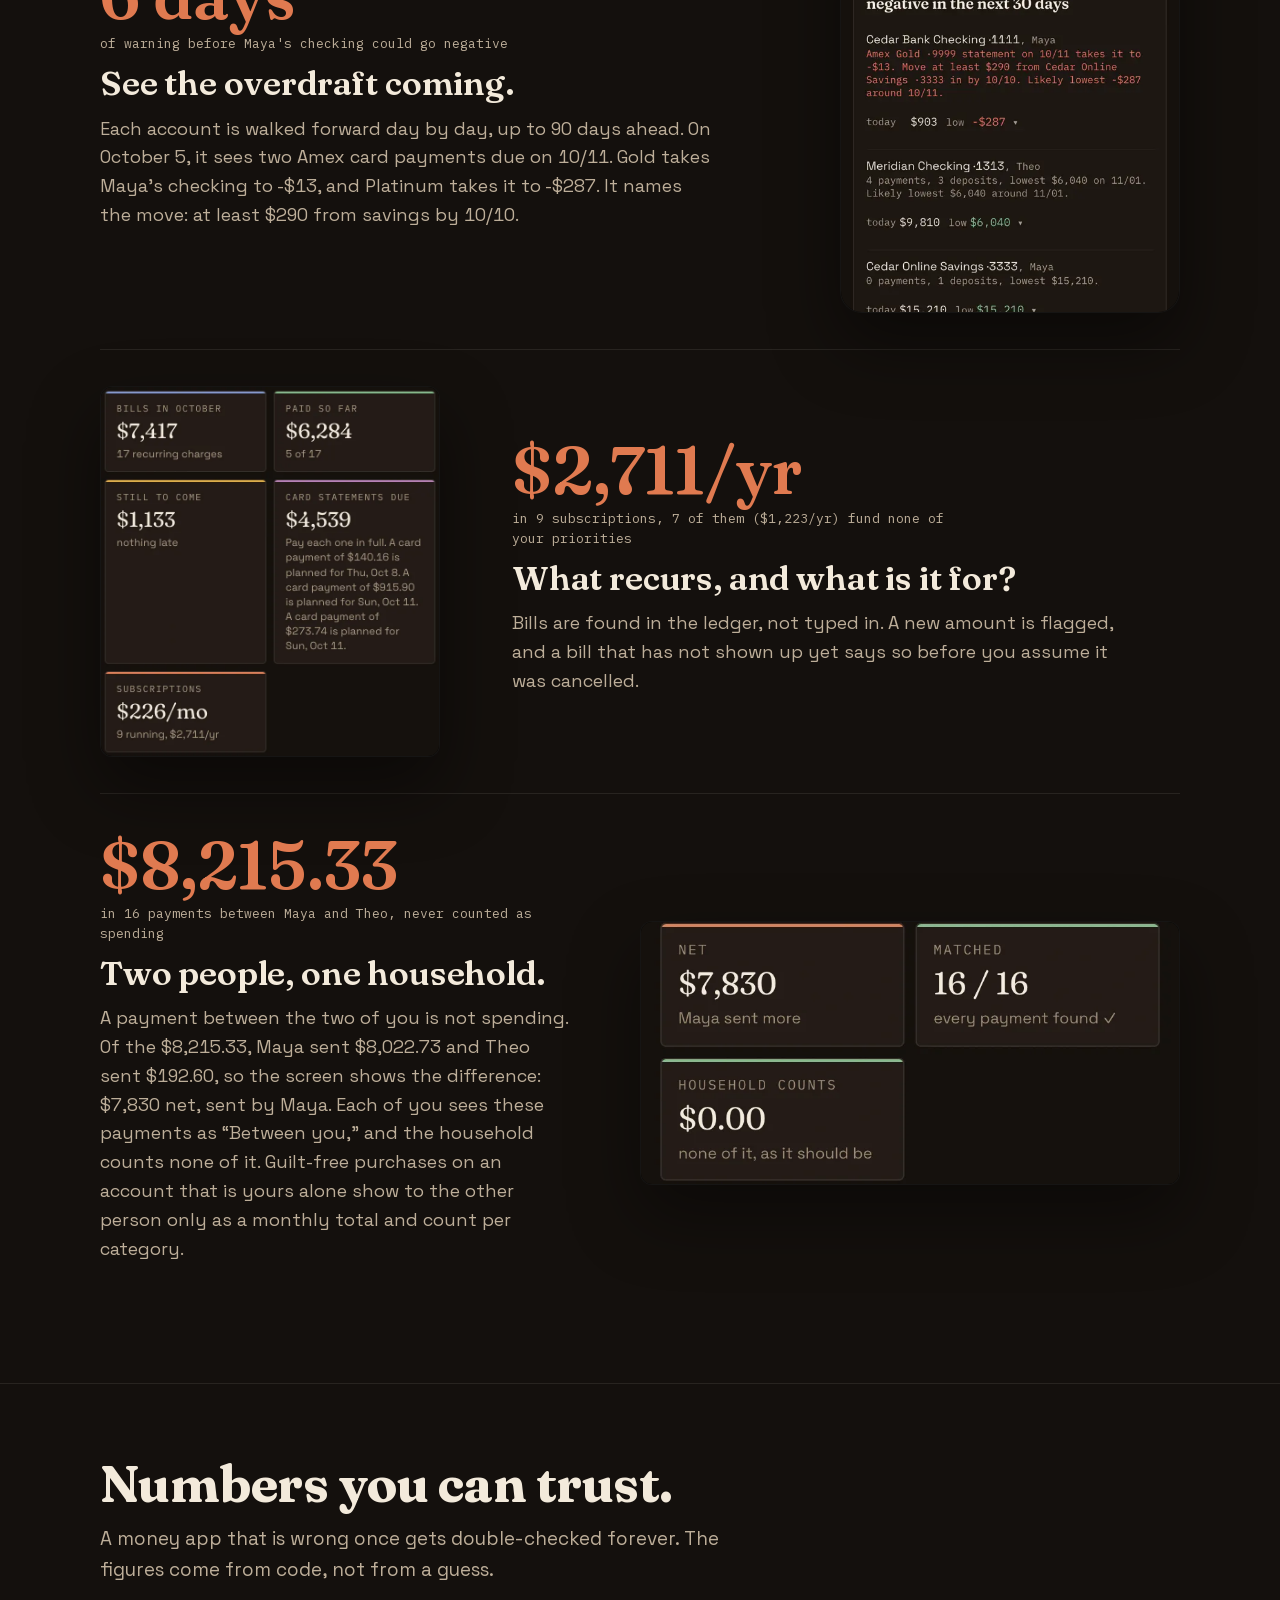
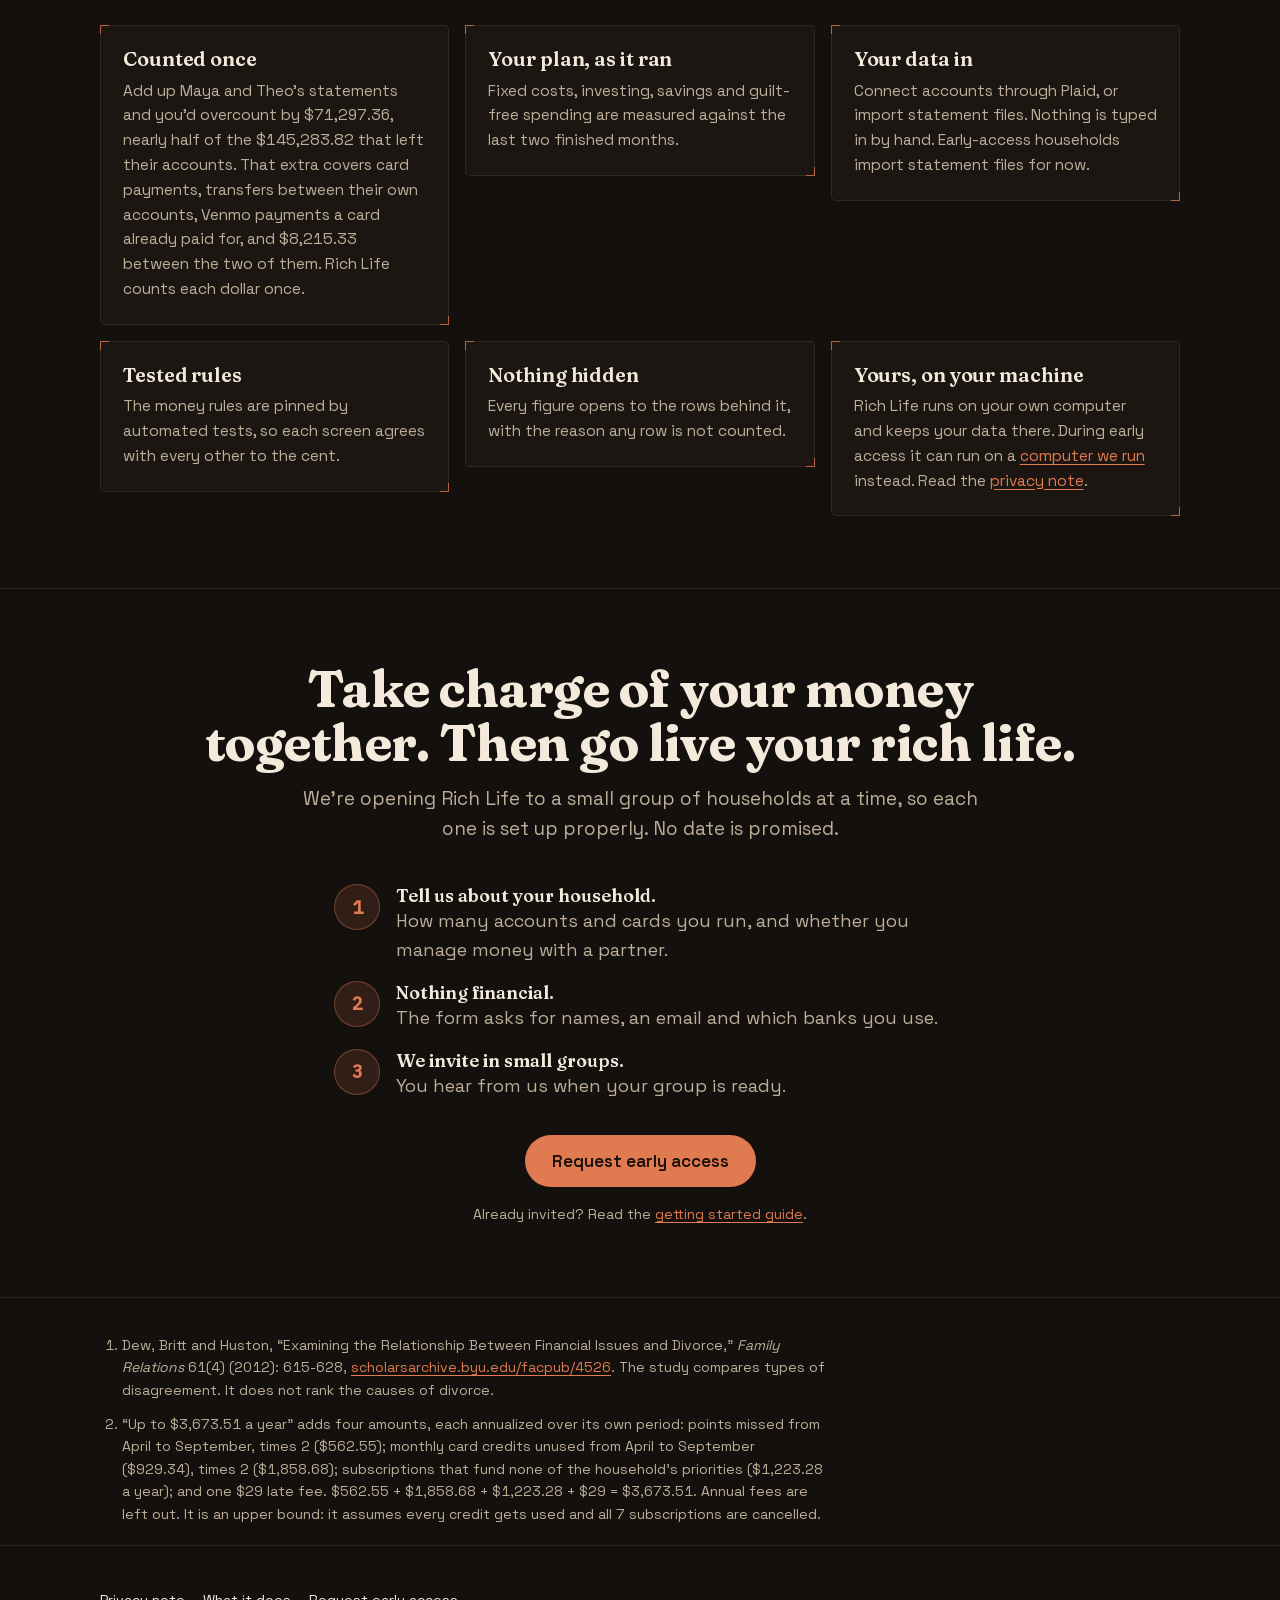
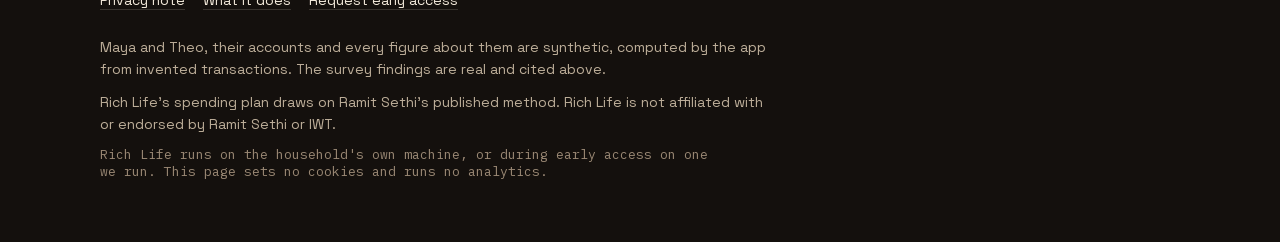
==== commit bc44e6d1: "Pitch v4 fixes: hero gutter, true footer, lead figure, readable crops, film re-cut Co-Authored-By: C" ====
--- a/index.html
+++ b/index.html
@@ -152,10 +152,10 @@
       <div class="grid three">
         <div class="panel"><h3>Counted once</h3><p>Add up Maya and Theo's statements and you'd overcount by $71,297.36, nearly half of the $145,283.82 that left their accounts. That extra covers card payments, transfers between their own accounts, Venmo payments a card already paid for, and $8,215.33 between the two of them. Rich Life counts each dollar once.</p></div>
         <div class="panel"><h3>Your plan, as it ran</h3><p>Fixed costs, investing, savings and guilt-free spending are measured against the last two finished months.</p></div>
-        <div class="panel"><h3>Your data in</h3><p>Connect accounts through Plaid, or import statement files. Nothing is typed in by hand.</p></div>
+        <div class="panel"><h3>Your data in</h3><p>Connect accounts through Plaid, or import statement files. Nothing is typed in by hand. Early-access households import statement files for now.</p></div>
         <div class="panel"><h3>Tested rules</h3><p>The money rules are pinned by automated tests, so each screen agrees with every other to the cent.</p></div>
         <div class="panel"><h3>Nothing hidden</h3><p>Every figure opens to the rows behind it, with the reason any row is not counted.</p></div>
-        <div class="panel"><h3>Yours, on your machine</h3><p>Rich Life runs on your own computer and keeps your data there. Read the <a href="privacy.html">privacy note</a>.</p></div>
+        <div class="panel"><h3>Yours, on your machine</h3><p>Rich Life runs on your own computer and keeps your data there. During early access it can run on a <a href="privacy.html#early-access">computer we run</a> instead. Read the <a href="privacy.html">privacy note</a>.</p></div>
       </div>
     </div>
   </section>
@@ -193,7 +193,7 @@
     </div>
     <p>Maya and Theo, their accounts and every figure about them are synthetic, computed by the app from invented transactions. The survey findings are real and cited above.</p>
     <p>Rich Life's spending plan draws on Ramit Sethi's published method. Rich Life is not affiliated with or endorsed by Ramit Sethi or IWT.</p>
-    <p class="tk">Rich Life runs on the household's own machine. This page sets no cookies and runs no analytics.</p>
+    <p class="tk">Rich Life runs on the household's own machine, or during early access on one we run. This page sets no cookies and runs no analytics.</p>
   </div>
 </footer>
 
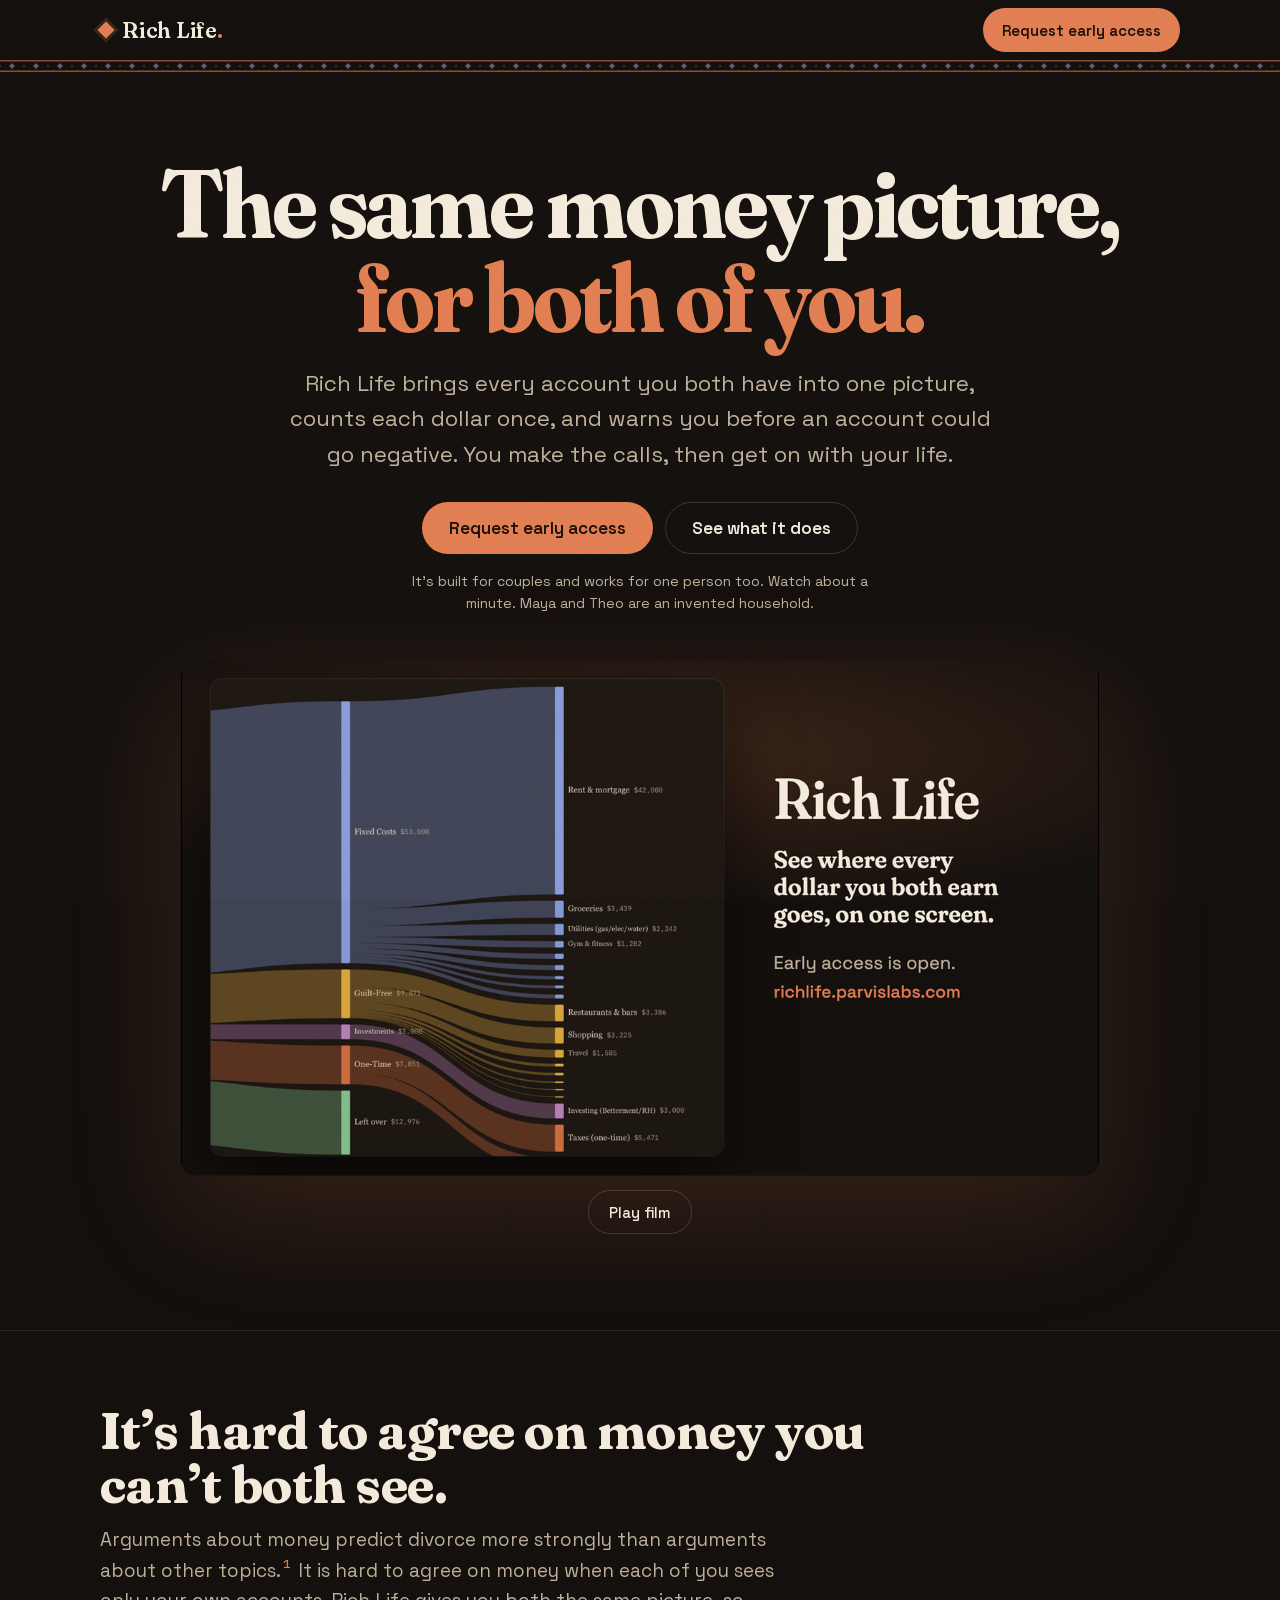
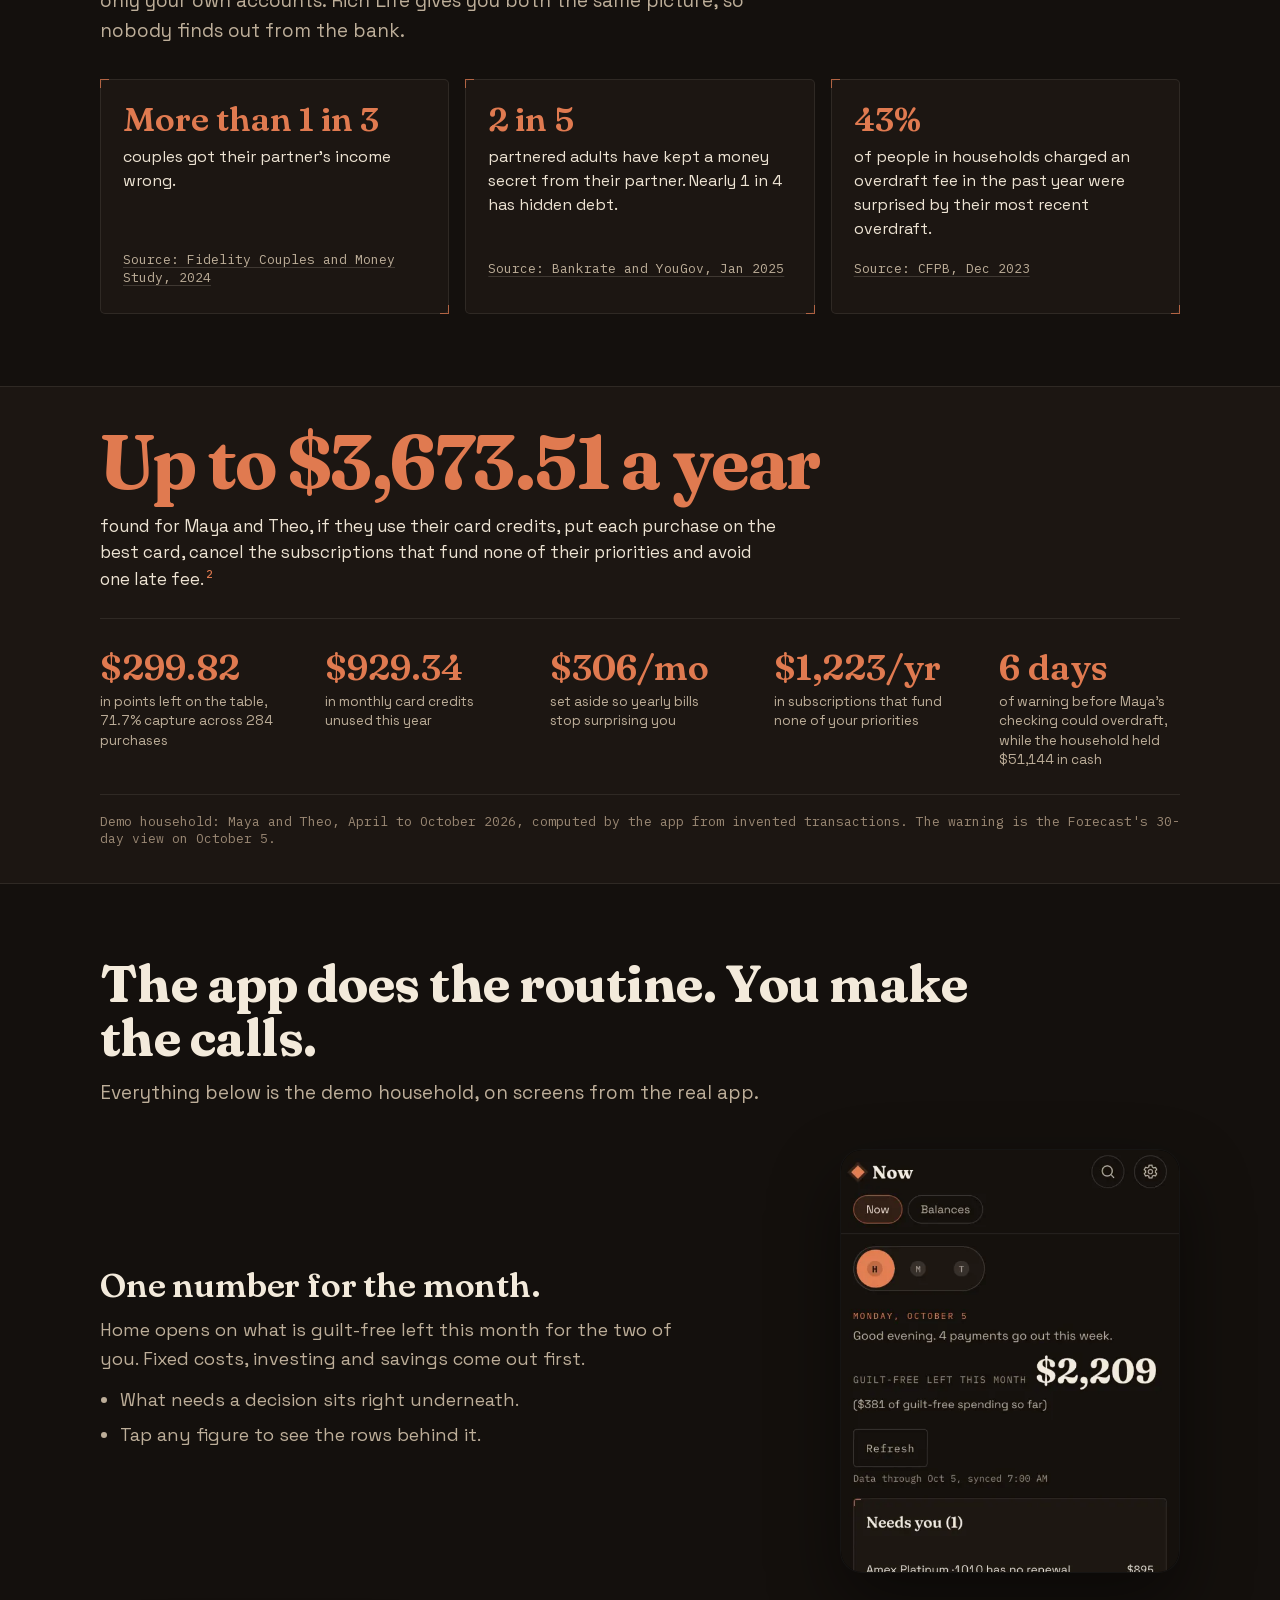
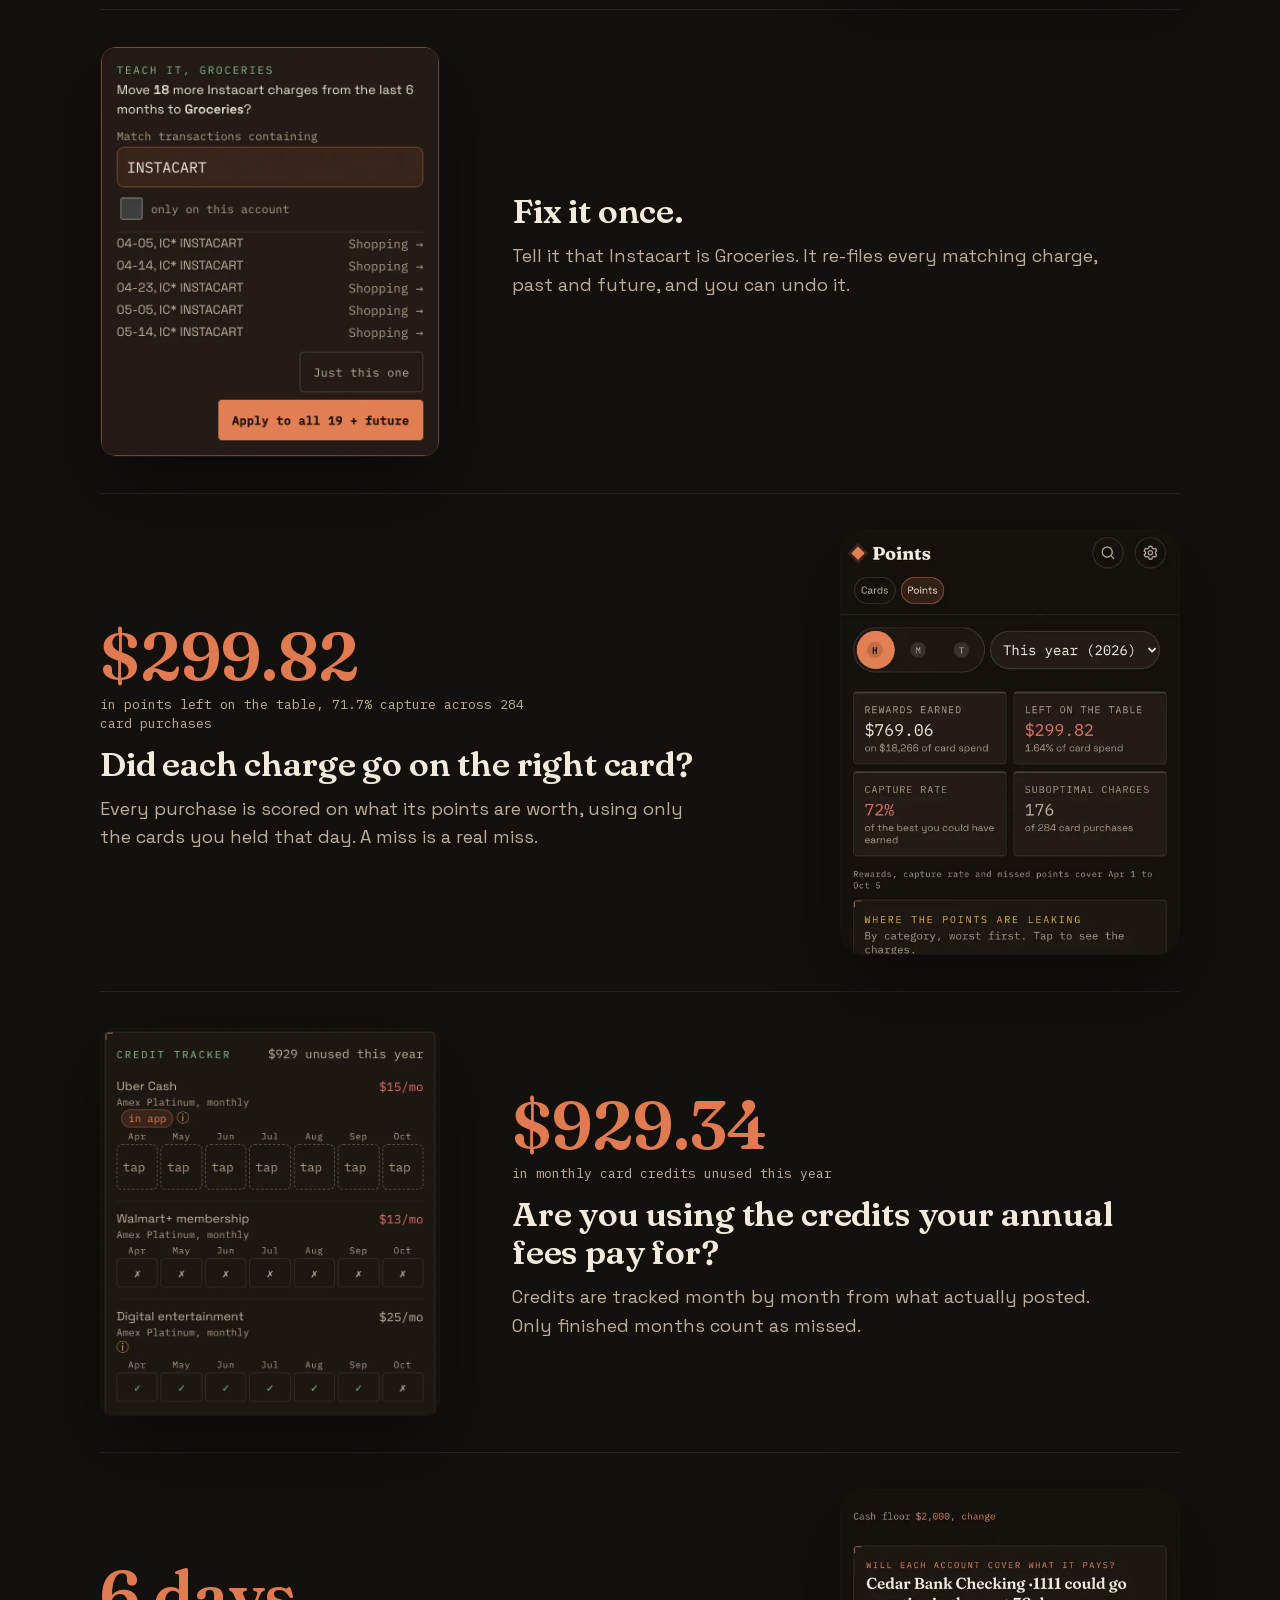
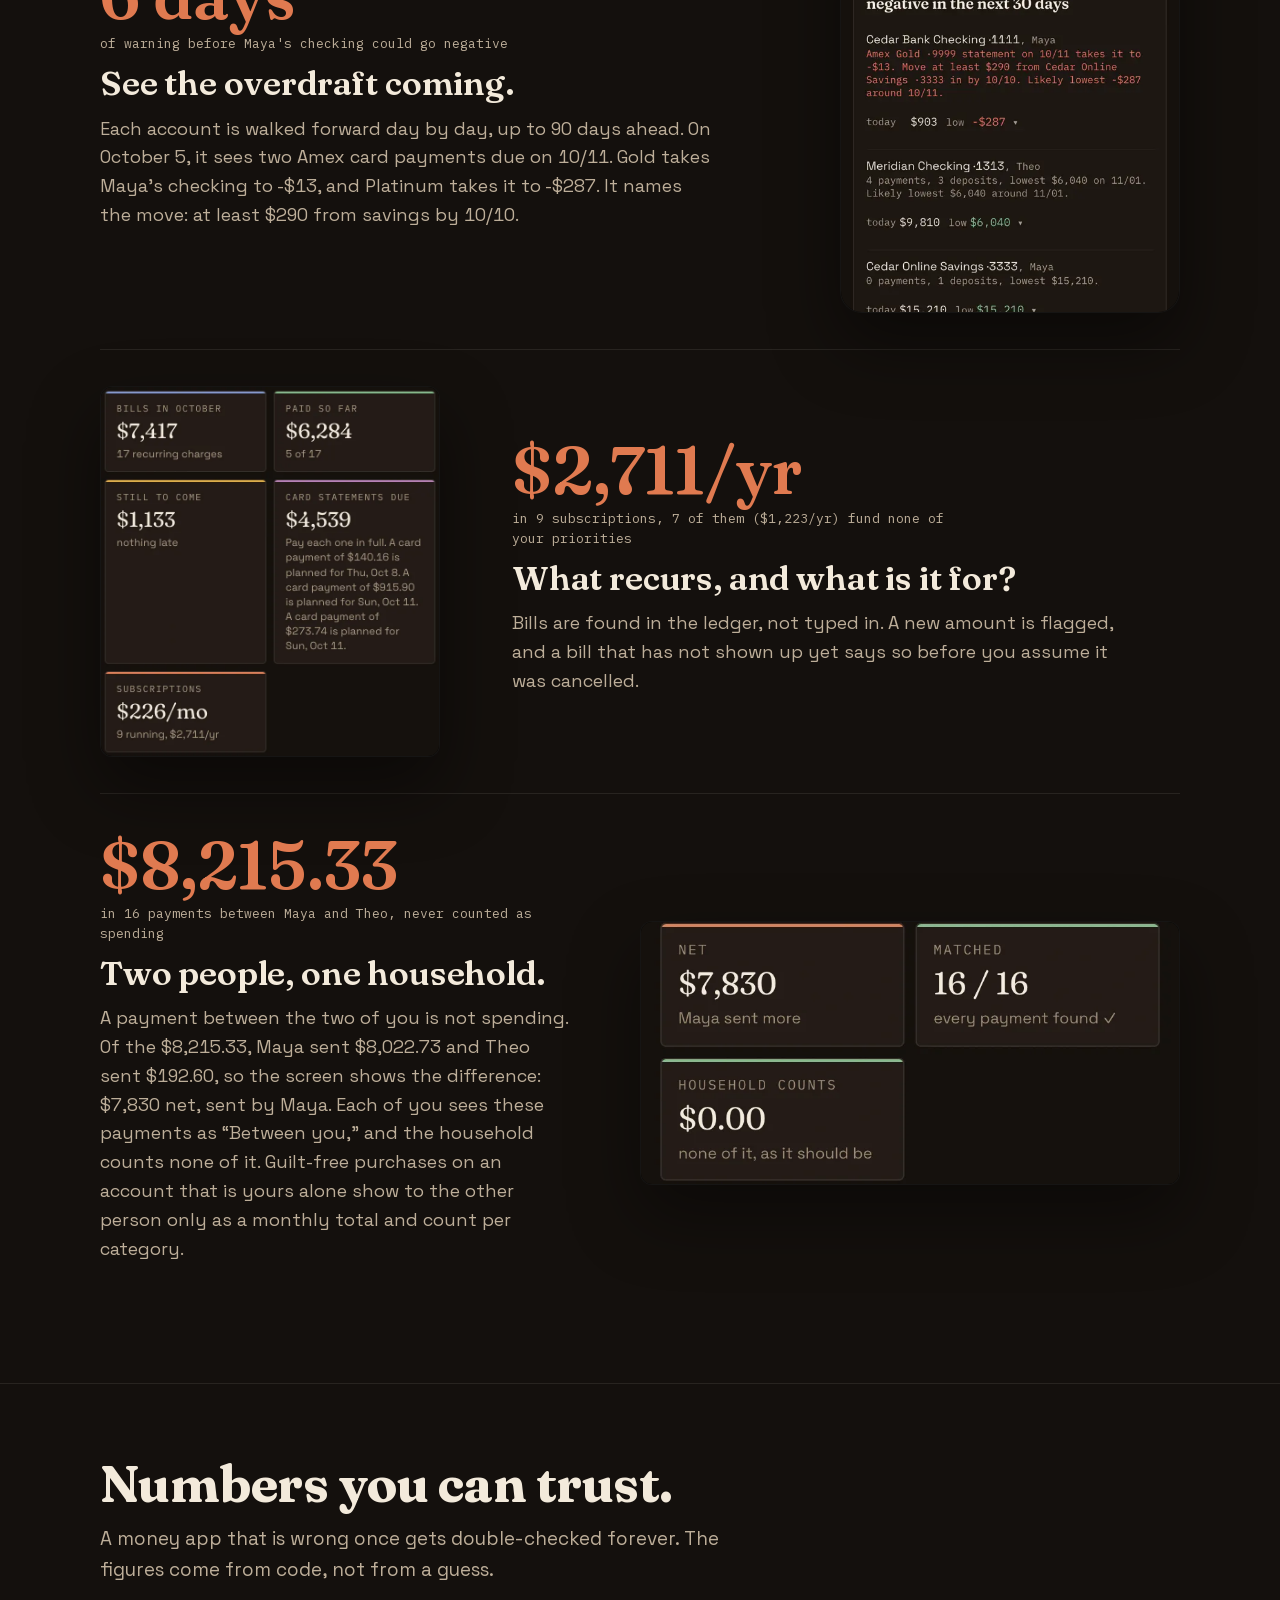
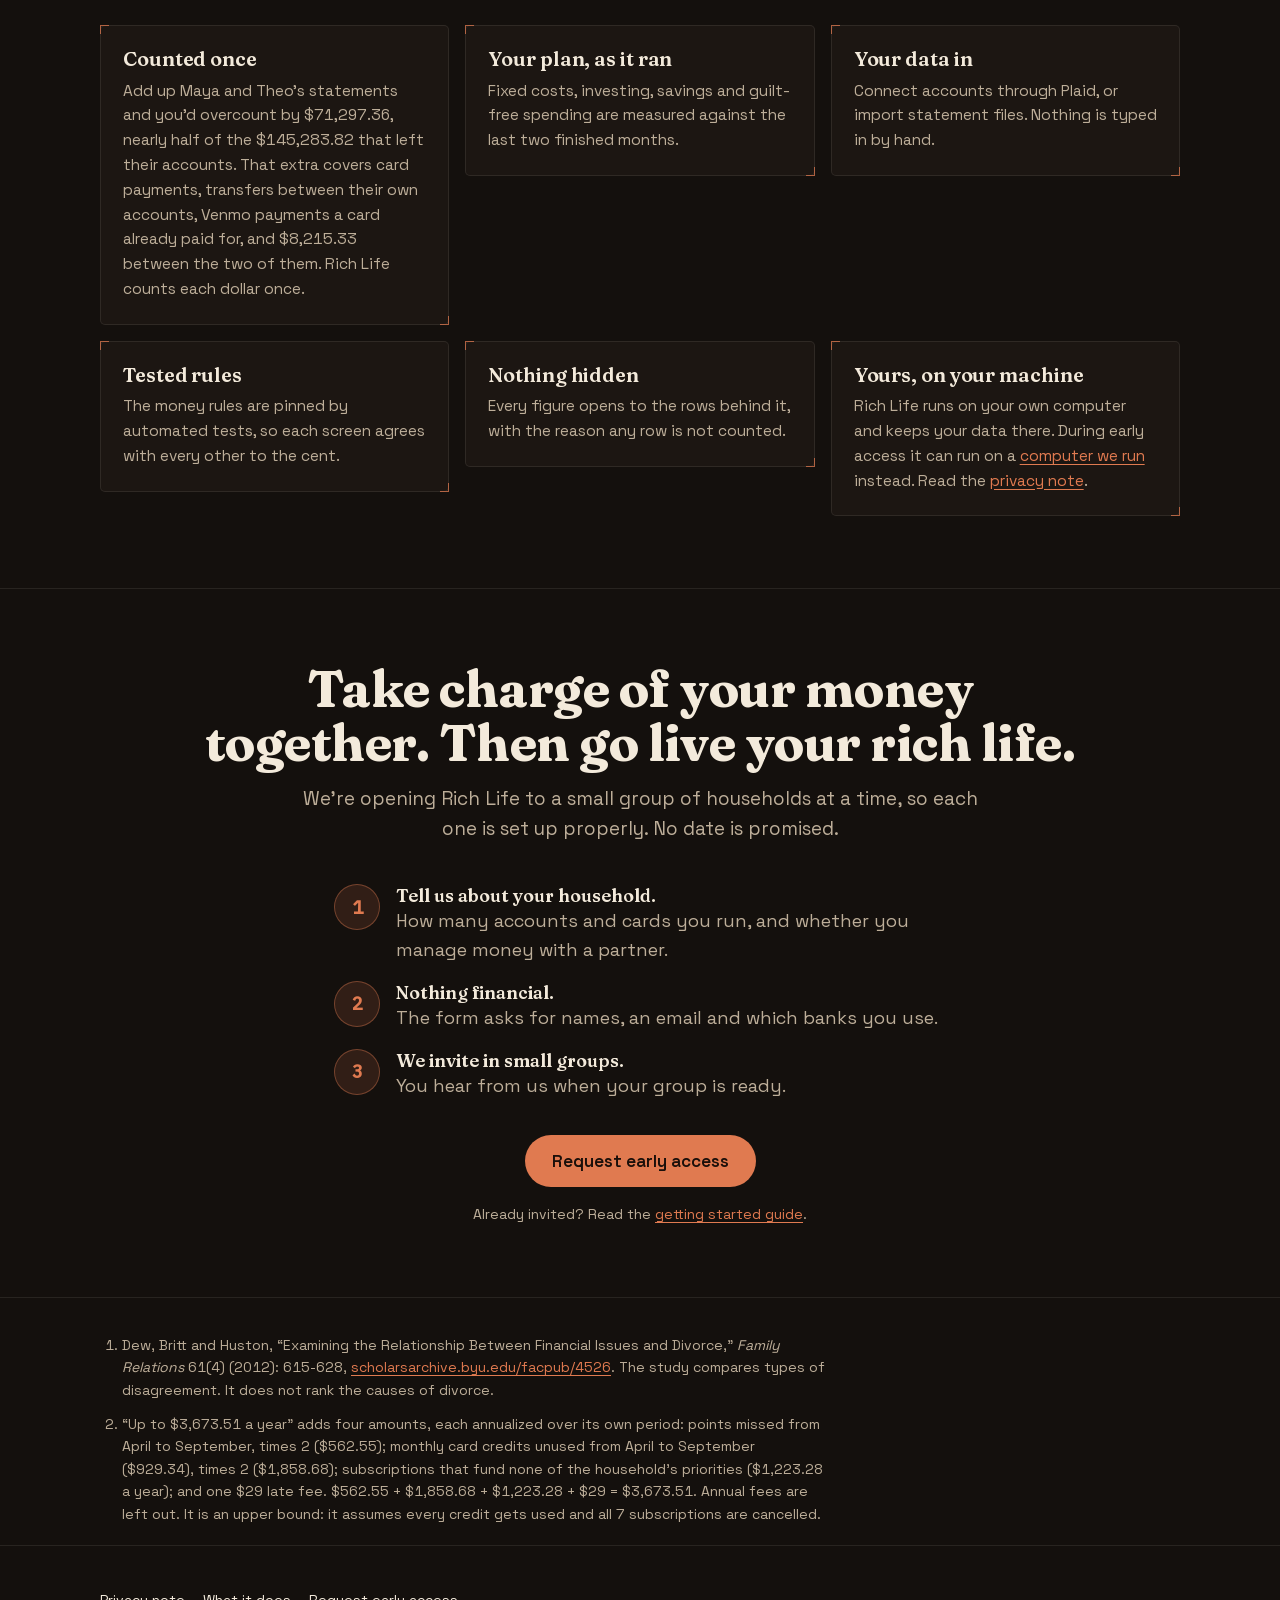
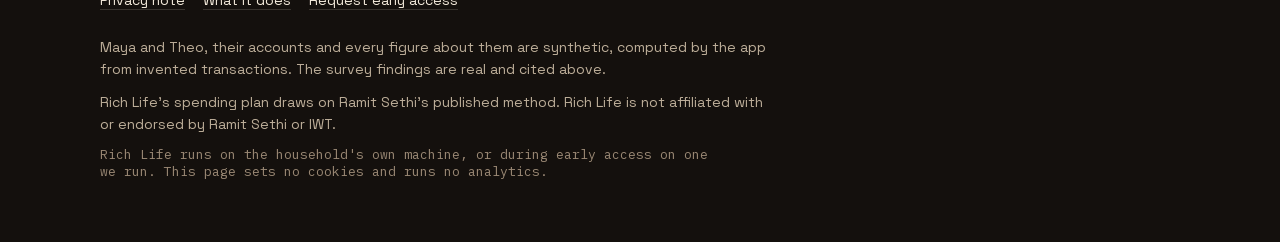
==== commit 51146af8: "Pitch v4: the re-cut film on the page; a heading that claims no cause; a true video label Co-Authore" ====
--- a/index.html
+++ b/index.html
@@ -36,15 +36,15 @@
     </div>
     <p class="fine">It's built for couples and works for one person too. Watch about a minute. Maya and Theo are an invented household.</p>
     <div class="stage">
-      <div class="phone"><video id="fv" muted playsinline loop preload="none" poster="film-vertical-poster.png" aria-label="A one-minute film: three findings about couples and money, then the Rich Life app showing one picture of a household's money, a warning six days before checking could overdraft, and the plan the two of them share."></video></div>
-      <div class="screen"><video id="fl" muted playsinline loop preload="none" poster="film-landscape-poster.png" aria-label="A one-minute film: three findings about couples and money, then the Rich Life app showing one picture of a household's money, a warning six days before checking could overdraft, and the plan the two of them share."></video></div>
+      <div class="phone"><video id="fv" muted playsinline loop preload="none" poster="film-vertical-poster.png" aria-label="A film of a little over a minute: findings about couples, money and overdrafts, each followed by the Rich Life app answering it with one picture of a household&rsquo;s money, a warning six days before checking could overdraft, and the plan the two of them share"></video></div>
+      <div class="screen"><video id="fl" muted playsinline loop preload="none" poster="film-landscape-poster.png" aria-label="A film of a little over a minute: findings about couples, money and overdrafts, each followed by the Rich Life app answering it with one picture of a household&rsquo;s money, a warning six days before checking could overdraft, and the plan the two of them share"></video></div>
       <button class="pp" id="pp" type="button" hidden>Pause film</button>
     </div>
   </div>
 
   <section class="problem" aria-labelledby="problem-h">
     <div class="wrap">
-      <h2 id="problem-h">Money fights often start with missing information.</h2>
+      <h2 id="problem-h">It’s hard to agree on money you can’t both see.</h2>
       <p class="sub">Arguments about money predict divorce more strongly than arguments about other topics.<sup><a class="fn" href="#fn1" id="fnref1" aria-label="Note 1">1</a></sup> It is hard to agree on money when each of you sees only your own accounts. Rich Life gives you both the same picture, so nobody finds out from the bank.</p>
       <ul class="stats">
         <li class="panel"><span class="n">More than 1 in 3</span><span class="l">couples got their partner's income wrong.</span><a class="src" href="https://alumni.fidelity.com/news/803629" target="_blank" rel="noopener">Source: Fidelity Couples and Money Study, 2024</a></li>
@@ -152,7 +152,7 @@
       <div class="grid three">
         <div class="panel"><h3>Counted once</h3><p>Add up Maya and Theo's statements and you'd overcount by $71,297.36, nearly half of the $145,283.82 that left their accounts. That extra covers card payments, transfers between their own accounts, Venmo payments a card already paid for, and $8,215.33 between the two of them. Rich Life counts each dollar once.</p></div>
         <div class="panel"><h3>Your plan, as it ran</h3><p>Fixed costs, investing, savings and guilt-free spending are measured against the last two finished months.</p></div>
-        <div class="panel"><h3>Your data in</h3><p>Connect accounts through Plaid, or import statement files. Nothing is typed in by hand. Early-access households import statement files for now.</p></div>
+        <div class="panel"><h3>Your data in</h3><p>Connect accounts through Plaid, or import statement files. Nothing is typed in by hand.</p></div>
         <div class="panel"><h3>Tested rules</h3><p>The money rules are pinned by automated tests, so each screen agrees with every other to the cent.</p></div>
         <div class="panel"><h3>Nothing hidden</h3><p>Every figure opens to the rows behind it, with the reason any row is not counted.</p></div>
         <div class="panel"><h3>Yours, on your machine</h3><p>Rich Life runs on your own computer and keeps your data there. During early access it can run on a <a href="privacy.html#early-access">computer we run</a> instead. Read the <a href="privacy.html">privacy note</a>.</p></div>
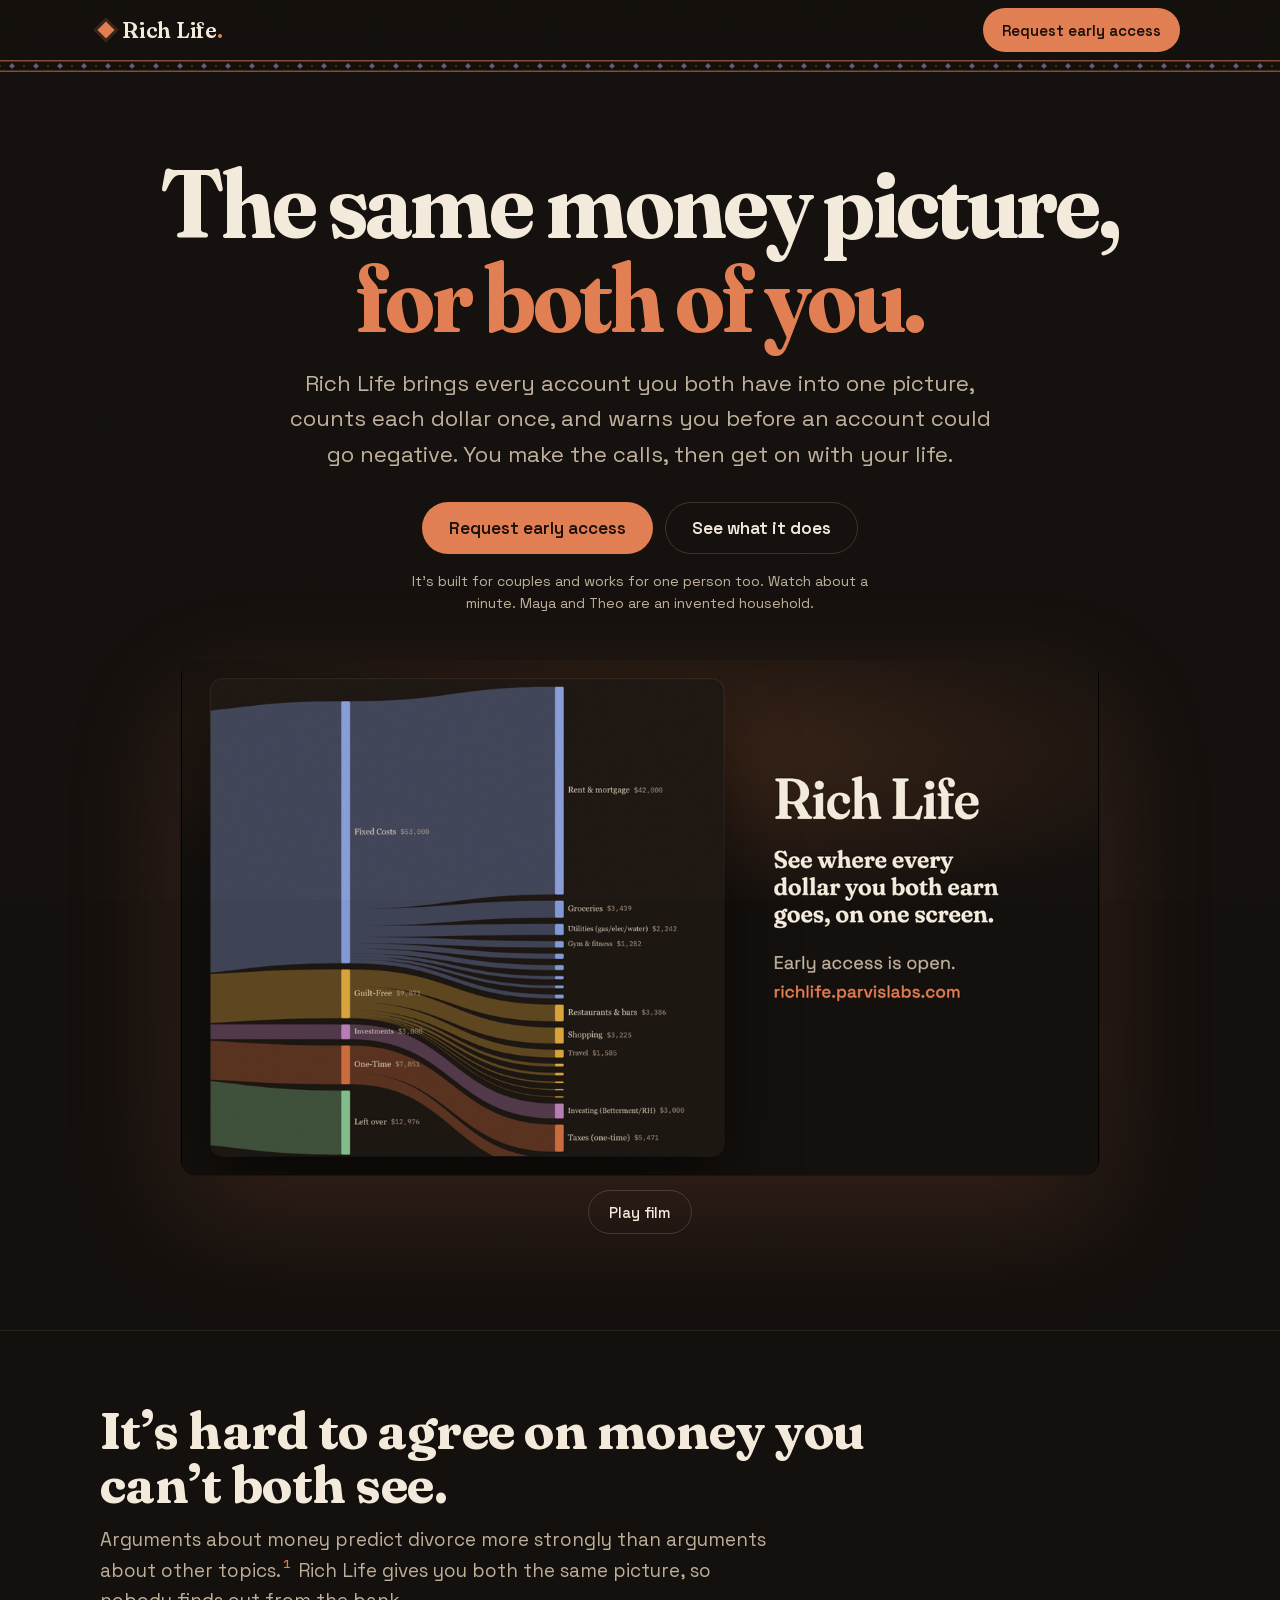
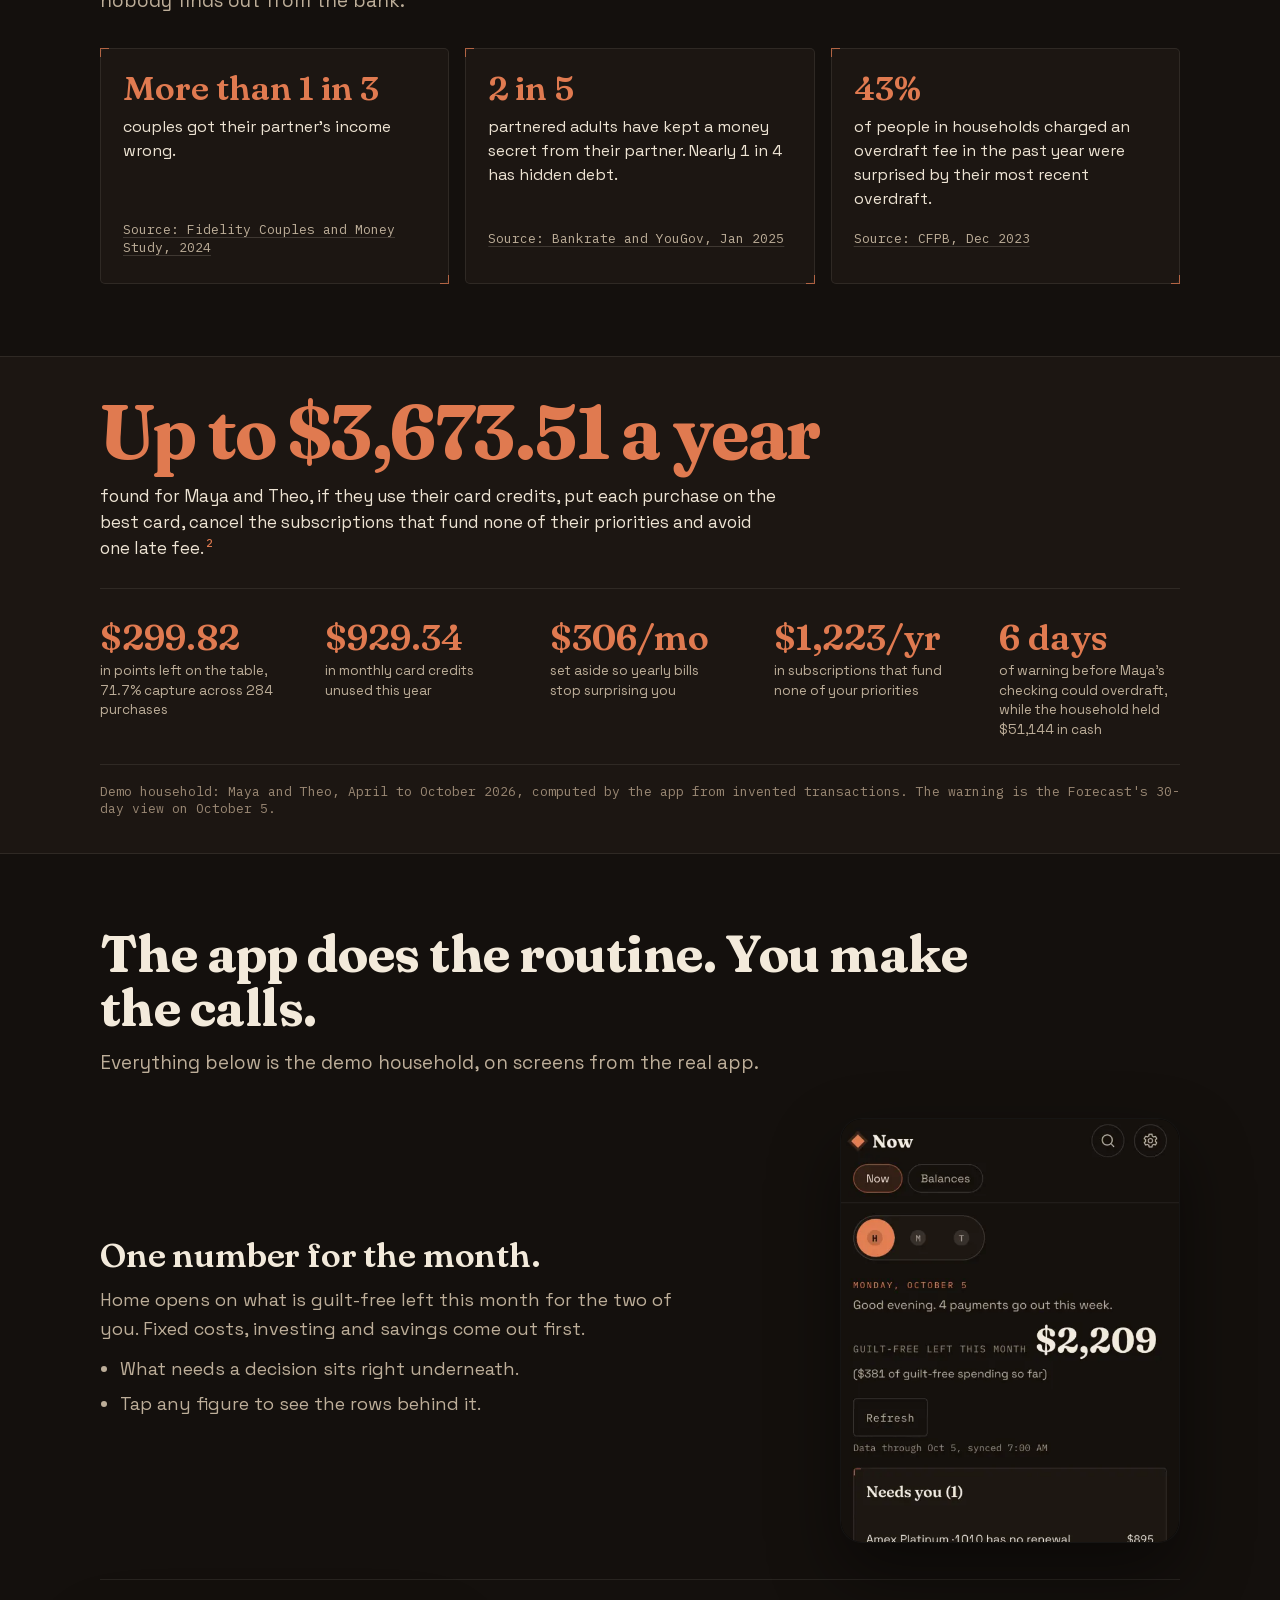
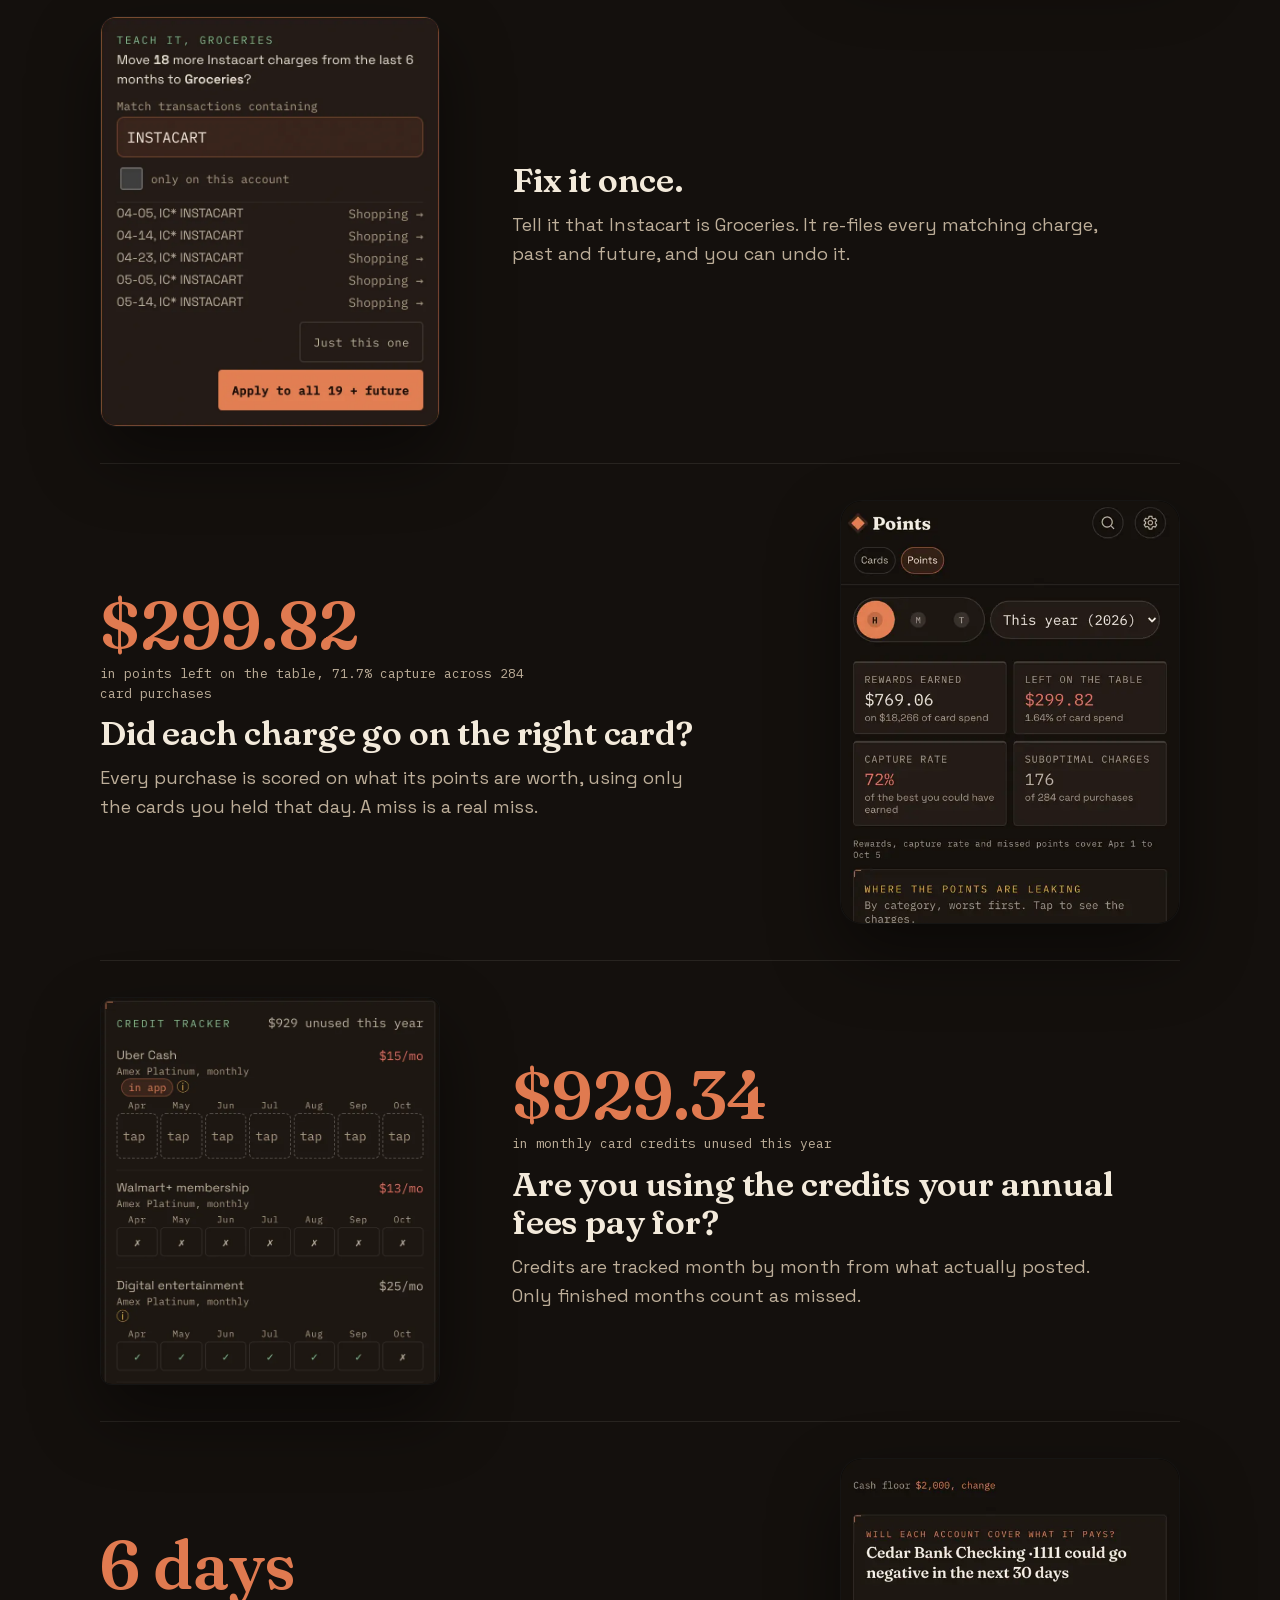
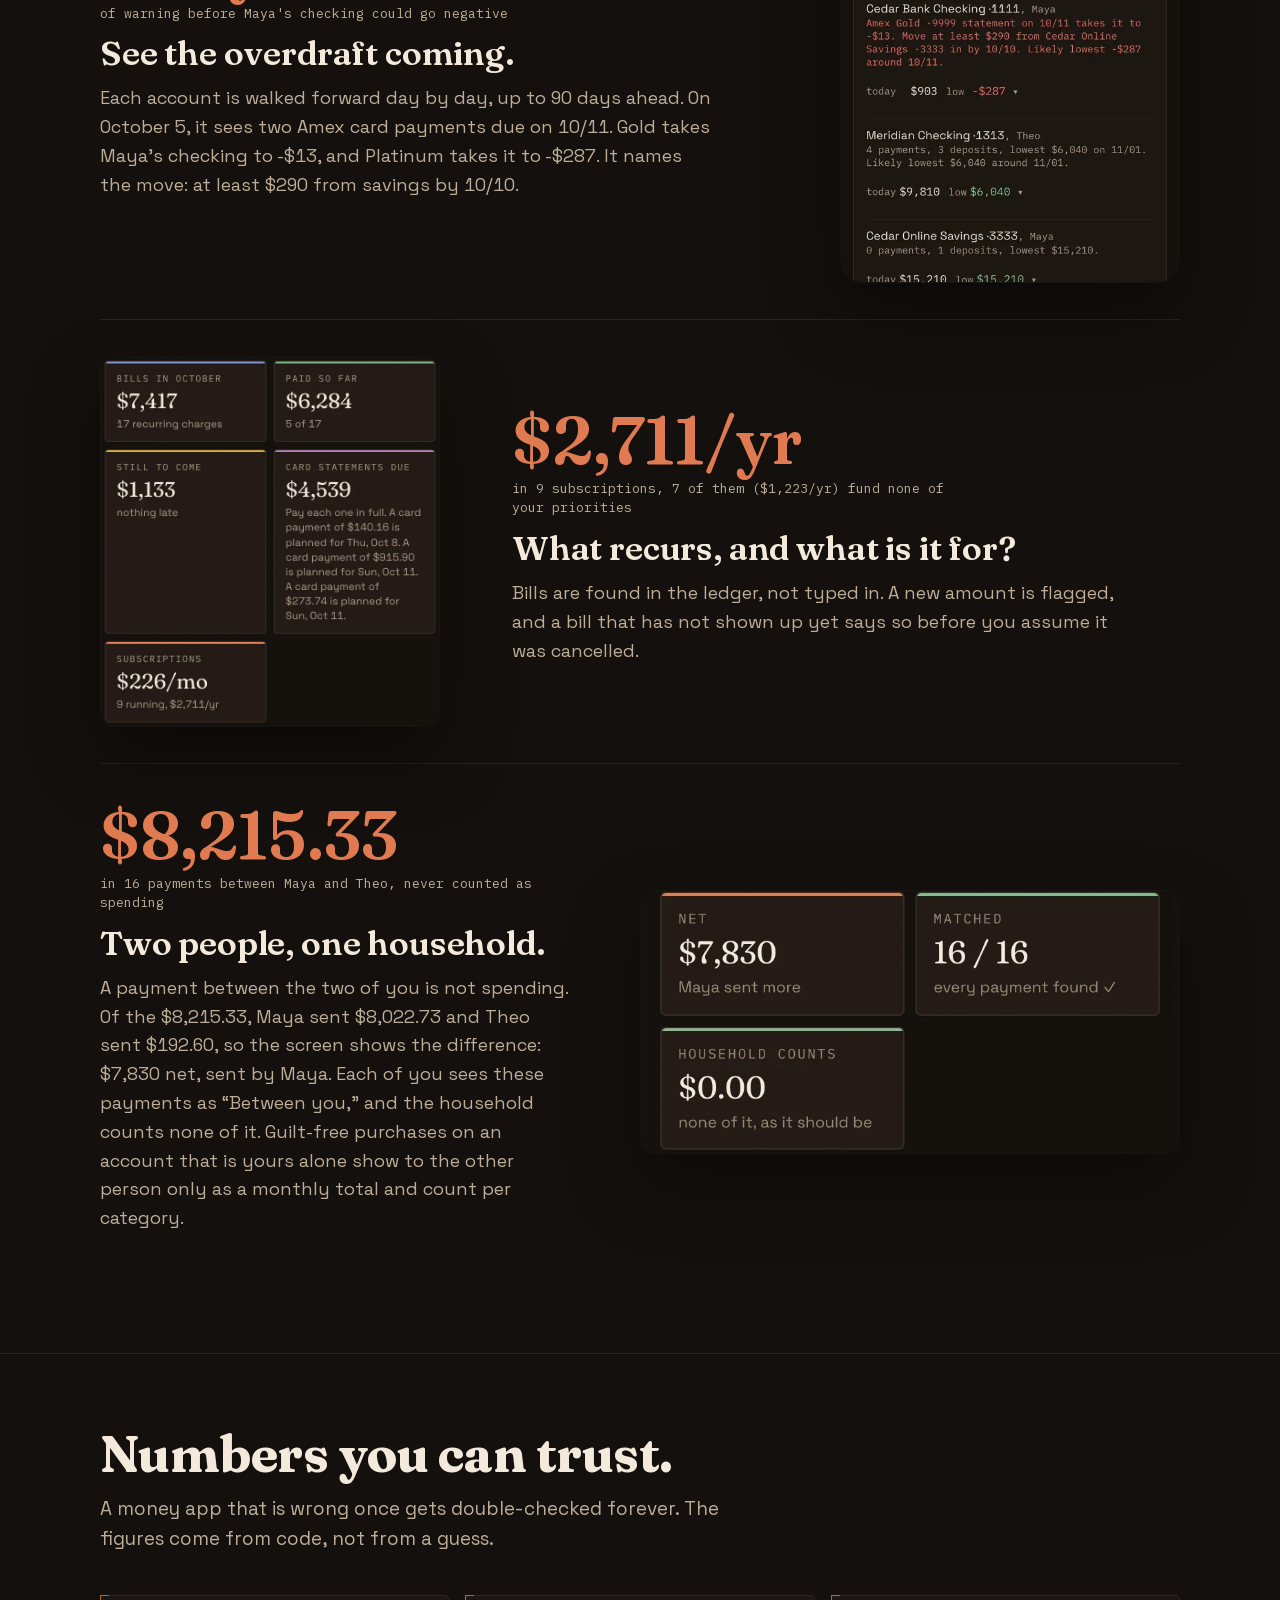
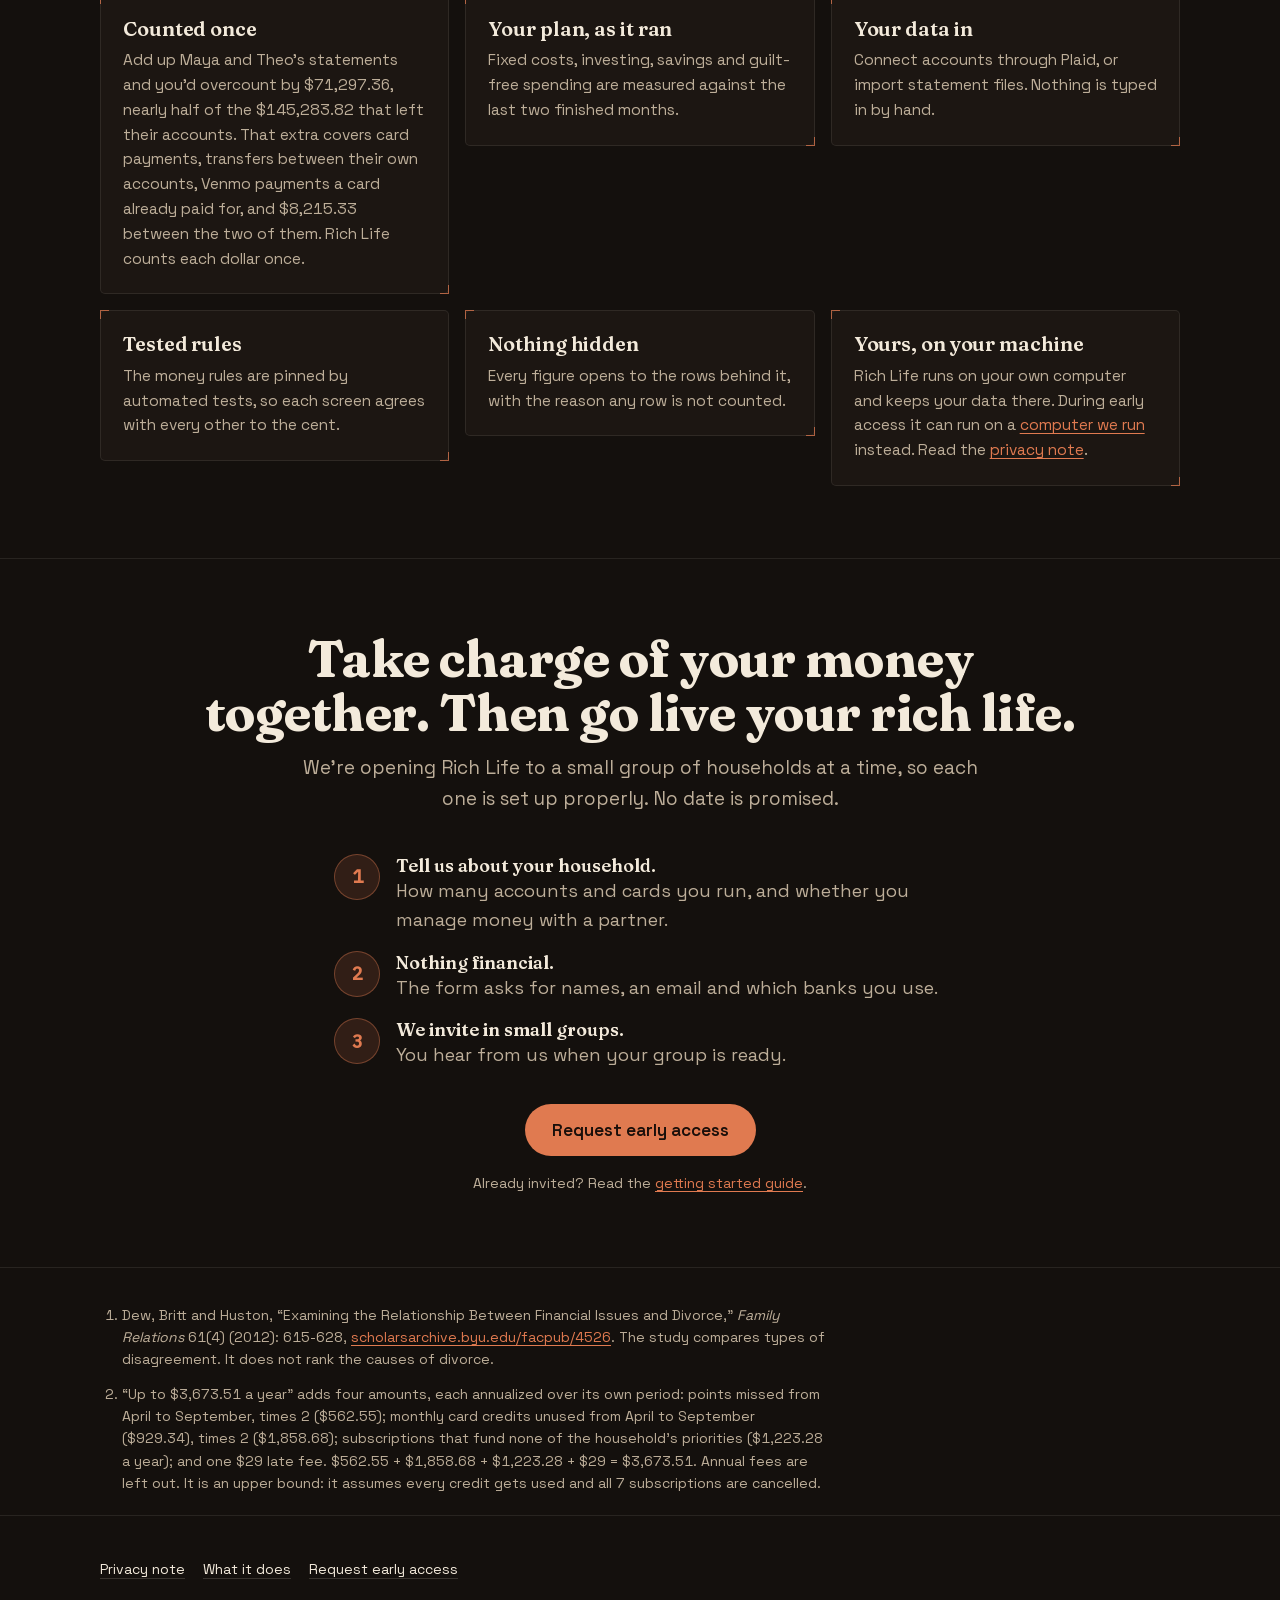
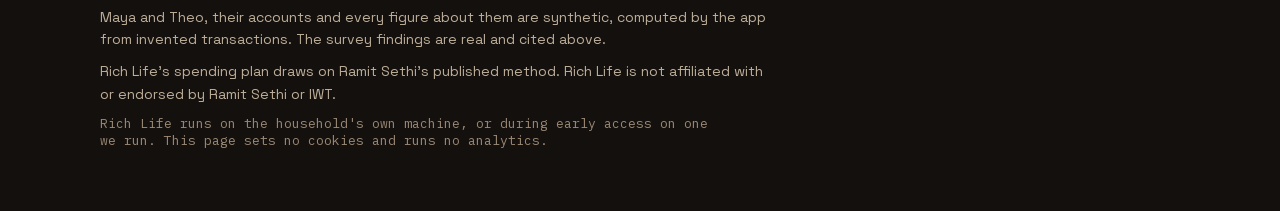
==== commit 092a4b11: "Pitch v4: the problem section no longer repeats its heading Co-Authored-By: Claude Opus 5.5 <noreply" ====
--- a/index.html
+++ b/index.html
@@ -45,7 +45,7 @@
   <section class="problem" aria-labelledby="problem-h">
     <div class="wrap">
       <h2 id="problem-h">It’s hard to agree on money you can’t both see.</h2>
-      <p class="sub">Arguments about money predict divorce more strongly than arguments about other topics.<sup><a class="fn" href="#fn1" id="fnref1" aria-label="Note 1">1</a></sup> It is hard to agree on money when each of you sees only your own accounts. Rich Life gives you both the same picture, so nobody finds out from the bank.</p>
+      <p class="sub">Arguments about money predict divorce more strongly than arguments about other topics.<sup><a class="fn" href="#fn1" id="fnref1" aria-label="Note 1">1</a></sup> Rich Life gives you both the same picture, so nobody finds out from the bank.</p>
       <ul class="stats">
         <li class="panel"><span class="n">More than 1 in 3</span><span class="l">couples got their partner's income wrong.</span><a class="src" href="https://alumni.fidelity.com/news/803629" target="_blank" rel="noopener">Source: Fidelity Couples and Money Study, 2024</a></li>
         <li class="panel"><span class="n">2 in 5</span><span class="l">partnered adults have kept a money secret from their partner. Nearly 1 in 4 has hidden debt.</span><a class="src" href="https://www.bankrate.com/credit-cards/news/financial-infidelity-survey-2025" target="_blank" rel="noopener">Source: Bankrate and YouGov, Jan 2025</a></li>
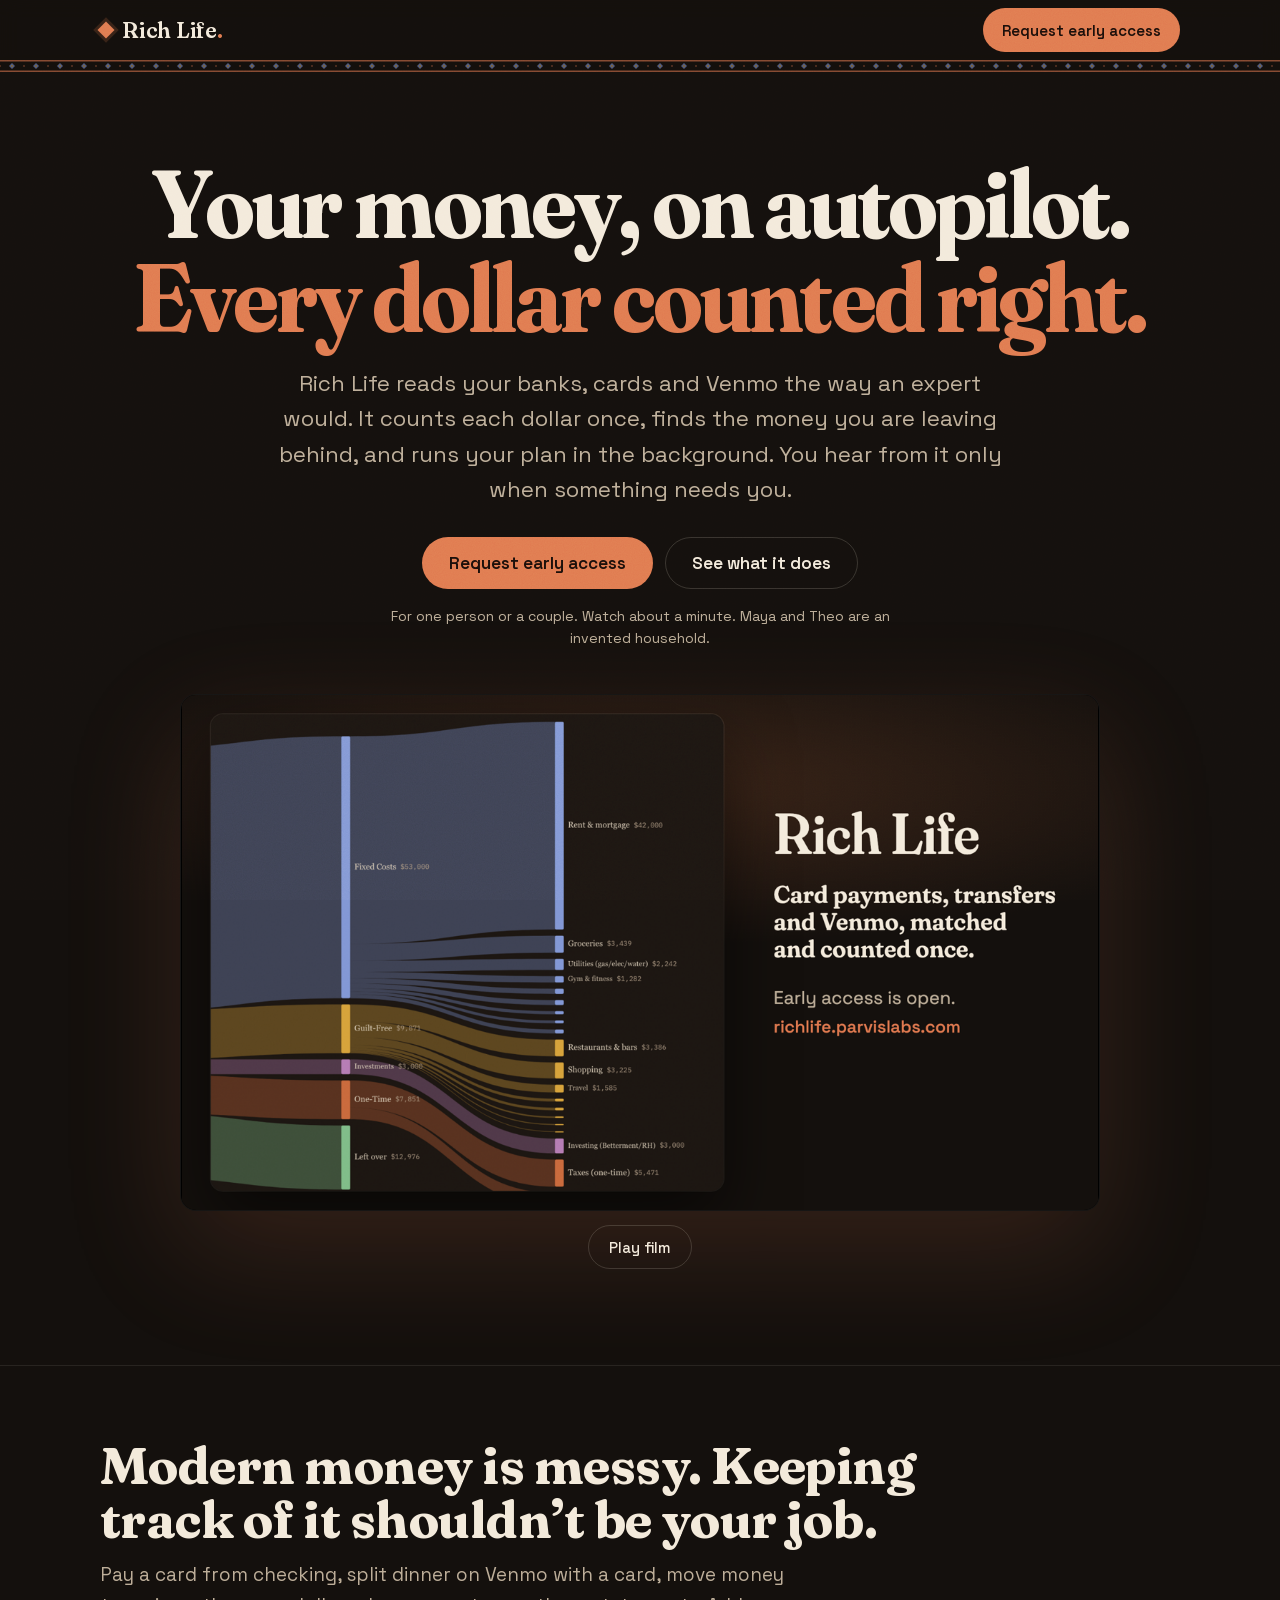
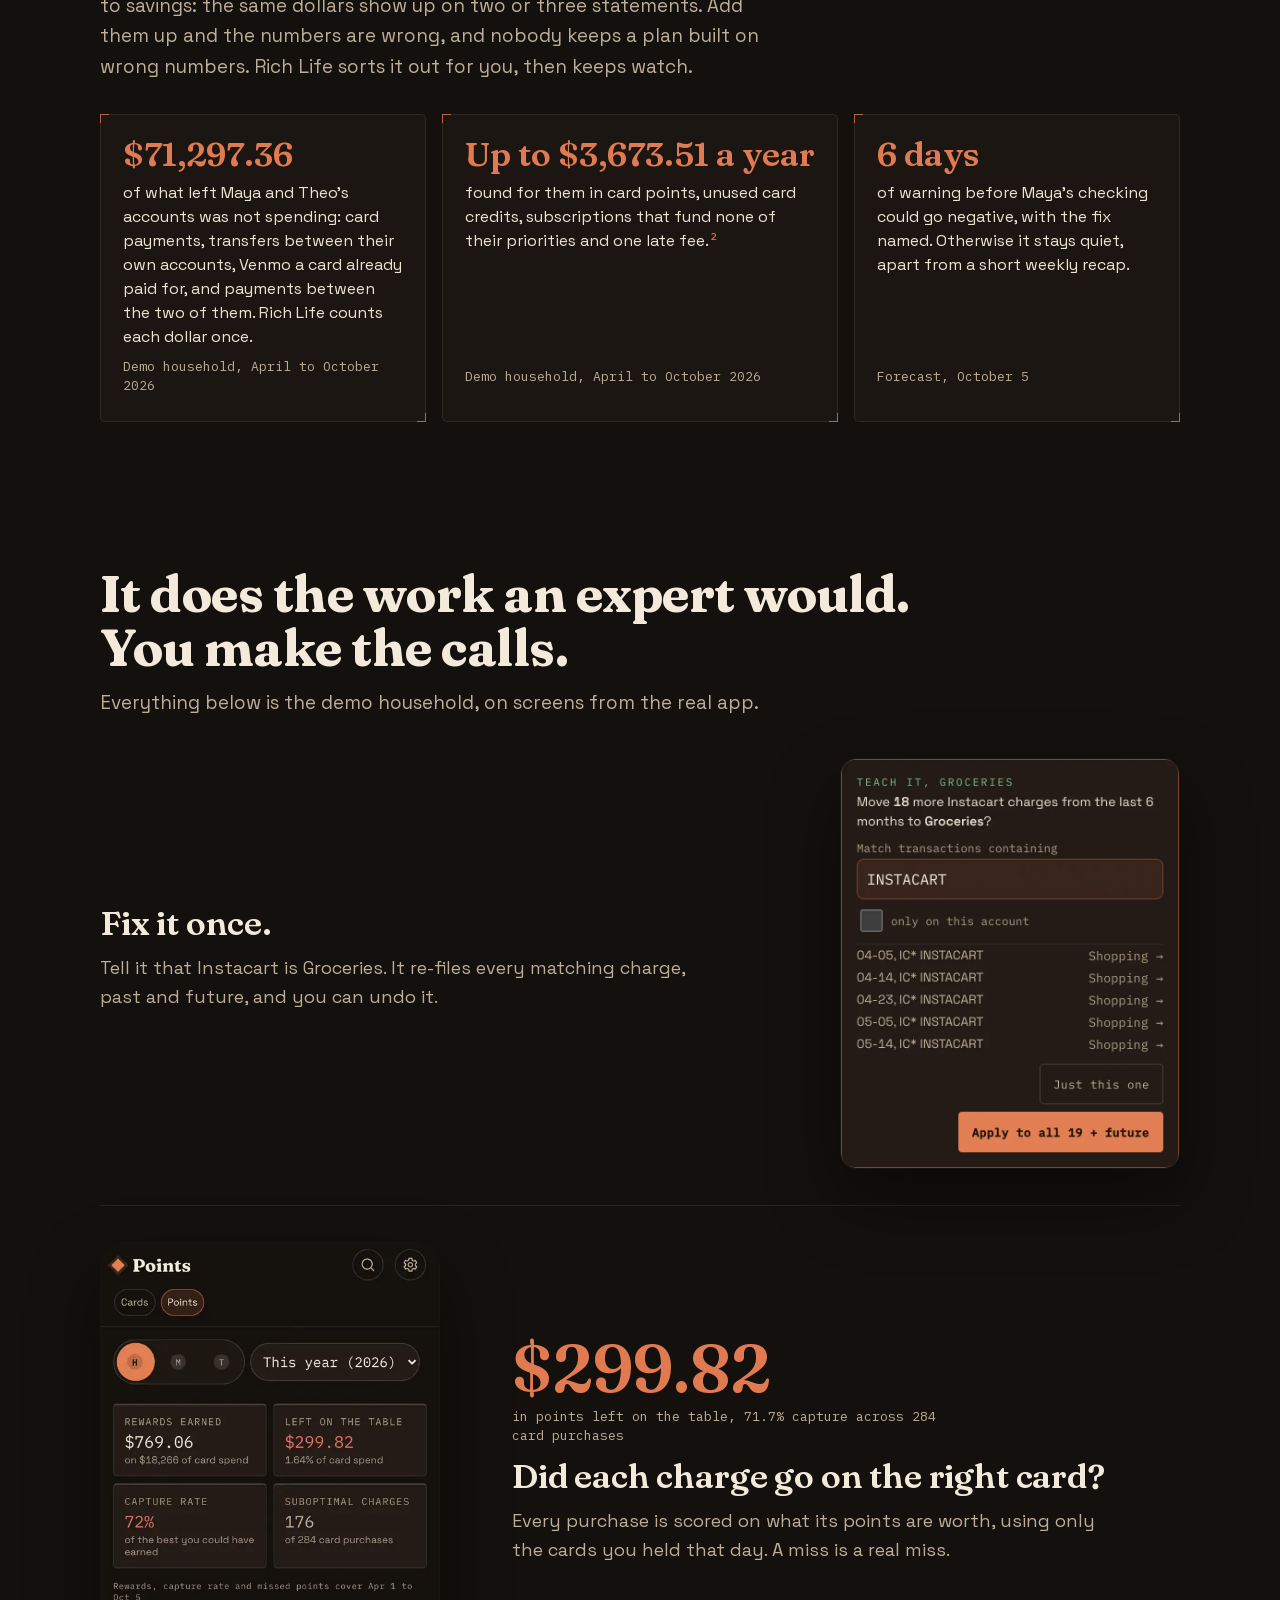
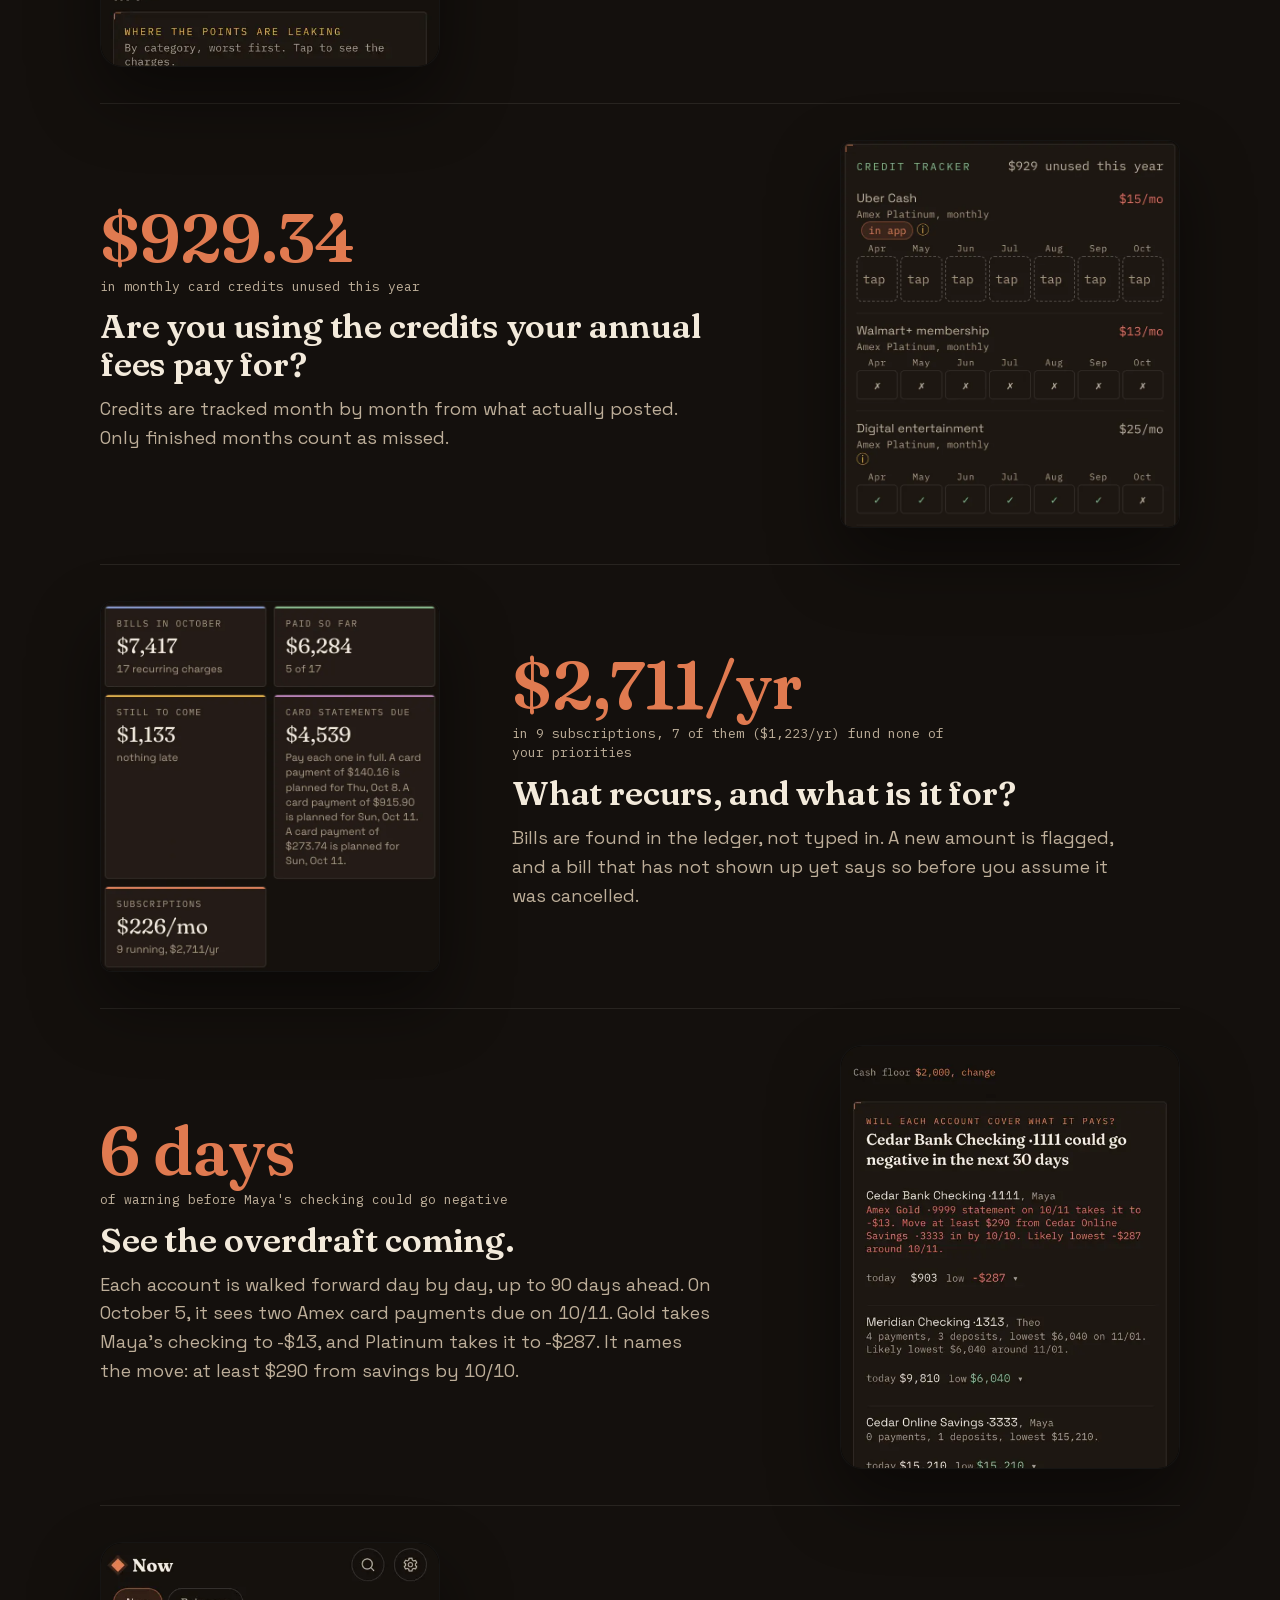
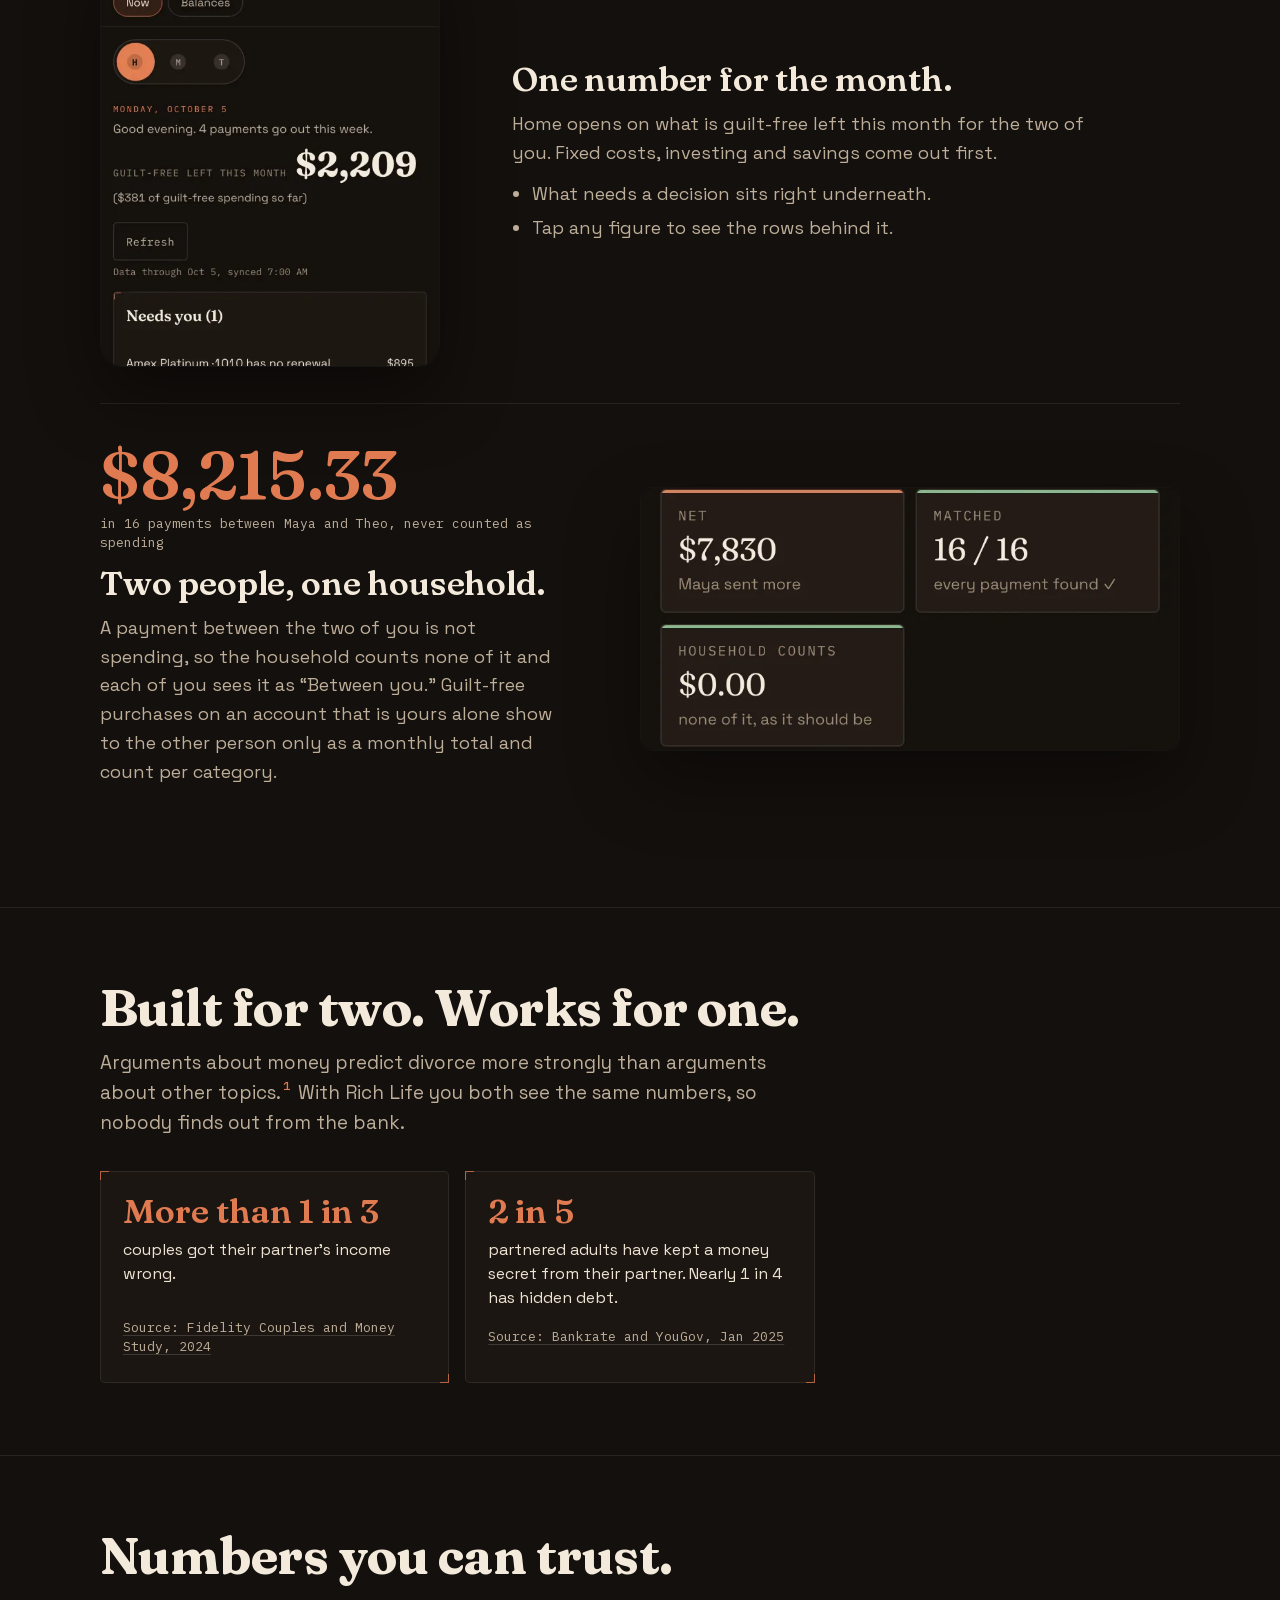
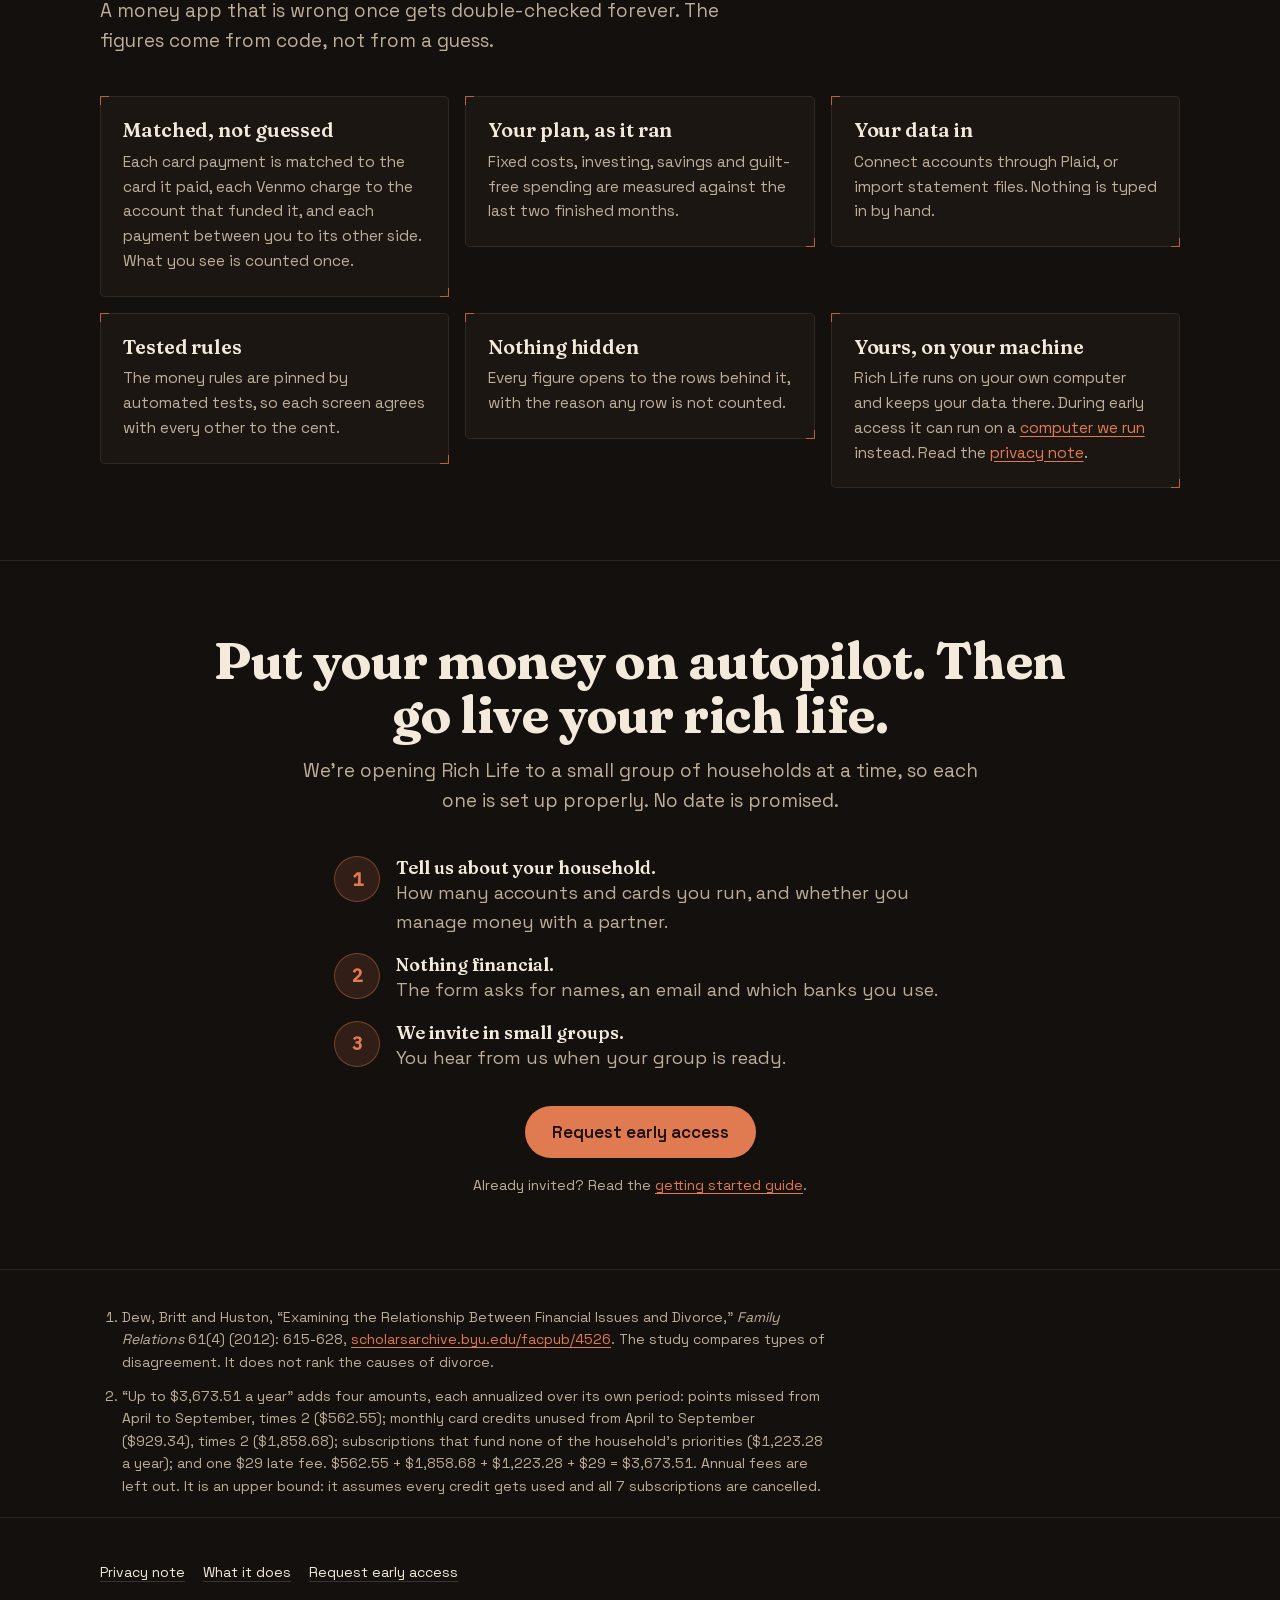
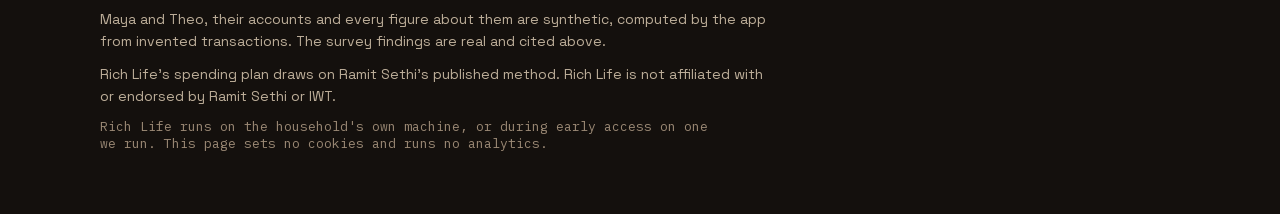
==== commit 7859f328: "Pitch v5: one sentence first (autopilot, every dollar counted right), then accuracy, money found and" ====
--- a/index.html
+++ b/index.html
@@ -3,12 +3,12 @@
 <head>
 <meta charset="utf-8">
 <meta name="viewport" content="width=device-width, initial-scale=1, viewport-fit=cover">
-<title>Rich Life: one money picture for two</title>
-<meta name="description" content="A household money app for couples. You both see the same numbers, counted once, and it warns you before an account could go negative. Request early access.">
+<title>Rich Life: your money on autopilot, counted right</title>
+<meta name="description" content="Rich Life counts every dollar once across your banks, cards and Venmo, finds money you are leaving behind, and runs your spending plan in the background. For one person or a couple. Request early access.">
 <meta name="theme-color" content="#14100D">
 <meta property="og:type" content="website">
-<meta property="og:title" content="Rich Life: one money picture for two">
-<meta property="og:description" content="A household money app for couples. Watch it run Maya and Theo's month in about a minute.">
+<meta property="og:title" content="Rich Life: your money on autopilot, counted right">
+<meta property="og:description" content="Every dollar counted once, money you are leaving behind found, and a plan that runs in the background. Watch it run Maya and Theo's month in about a minute.">
 <meta property="og:url" content="https://richlife.parvislabs.com/">
 <meta property="og:image" content="https://richlife.parvislabs.com/og.png">
 <meta property="og:image:width" content="1200">
@@ -28,64 +28,39 @@
 
 <main>
   <div class="wrap hero">
-    <h1>The same money picture, <em>for both of you.</em></h1>
-    <p class="lede">Rich Life brings every account you both have into one picture, counts each dollar once, and warns you before an account could go negative. You make the calls, then get on with your life.</p>
+    <h1>Your money, on autopilot. <em>Every dollar counted right.</em></h1>
+    <p class="lede">Rich Life reads your banks, cards and Venmo the way an expert would. It counts each dollar once, finds the money you are leaving behind, and runs your plan in the background. You hear from it only when something needs you.</p>
     <div class="cta">
       <a class="btn" href="https://fantasy-spear-680.notion.site/02cfda1831654efd8e8520b2d70a3c6b" target="_blank" rel="noopener" data-join>Request early access</a>
       <a class="btn ghost" href="#tour">See what it does</a>
     </div>
-    <p class="fine">It's built for couples and works for one person too. Watch about a minute. Maya and Theo are an invented household.</p>
+    <p class="fine">For one person or a couple. Watch about a minute. Maya and Theo are an invented household.</p>
     <div class="stage">
-      <div class="phone"><video id="fv" muted playsinline loop preload="none" poster="film-vertical-poster.png" aria-label="A film of a little over a minute: findings about couples, money and overdrafts, each followed by the Rich Life app answering it with one picture of a household&rsquo;s money, a warning six days before checking could overdraft, and the plan the two of them share"></video></div>
-      <div class="screen"><video id="fl" muted playsinline loop preload="none" poster="film-landscape-poster.png" aria-label="A film of a little over a minute: findings about couples, money and overdrafts, each followed by the Rich Life app answering it with one picture of a household&rsquo;s money, a warning six days before checking could overdraft, and the plan the two of them share"></video></div>
+      <div class="phone"><video id="fv" muted playsinline loop preload="none" poster="film-vertical-poster.png" aria-label="A film of a little over a minute: how much of a household&rsquo;s money would be counted twice, the Rich Life app matching and counting it once, the money it finds in card points and credits, a quiet warning six days before checking could go negative, and the plan a couple shares"></video></div>
+      <div class="screen"><video id="fl" muted playsinline loop preload="none" poster="film-landscape-poster.png" aria-label="A film of a little over a minute: how much of a household&rsquo;s money would be counted twice, the Rich Life app matching and counting it once, the money it finds in card points and credits, a quiet warning six days before checking could go negative, and the plan a couple shares"></video></div>
       <button class="pp" id="pp" type="button" hidden>Pause film</button>
     </div>
   </div>
 
-  <section class="problem" aria-labelledby="problem-h">
-    <div class="wrap">
-      <h2 id="problem-h">It’s hard to agree on money you can’t both see.</h2>
-      <p class="sub">Arguments about money predict divorce more strongly than arguments about other topics.<sup><a class="fn" href="#fn1" id="fnref1" aria-label="Note 1">1</a></sup> Rich Life gives you both the same picture, so nobody finds out from the bank.</p>
+  <section class="problem" aria-labelledby="why-h">
+    <div class="wrap">
+      <h2 id="why-h">Modern money is messy. Keeping track of it shouldn&rsquo;t be your job.</h2>
+      <p class="sub">Pay a card from checking, split dinner on Venmo with a card, move money to savings: the same dollars show up on two or three statements. Add them up and the numbers are wrong, and nobody keeps a plan built on wrong numbers. Rich Life sorts it out for you, then keeps watch.</p>
       <ul class="stats">
-        <li class="panel"><span class="n">More than 1 in 3</span><span class="l">couples got their partner's income wrong.</span><a class="src" href="https://alumni.fidelity.com/news/803629" target="_blank" rel="noopener">Source: Fidelity Couples and Money Study, 2024</a></li>
-        <li class="panel"><span class="n">2 in 5</span><span class="l">partnered adults have kept a money secret from their partner. Nearly 1 in 4 has hidden debt.</span><a class="src" href="https://www.bankrate.com/credit-cards/news/financial-infidelity-survey-2025" target="_blank" rel="noopener">Source: Bankrate and YouGov, Jan 2025</a></li>
-        <li class="panel"><span class="n">43%</span><span class="l">of people in households charged an overdraft fee in the past year were surprised by their most recent overdraft.</span><a class="src" href="https://www.consumerfinance.gov/about-us/newsroom/cfpb-issues-report-showing-many-americans-are-surprised-by-overdraft-fees" target="_blank" rel="noopener">Source: CFPB, Dec 2023</a></li>
+        <li class="panel"><span class="n">$71,297.36</span><span class="l">of what left Maya and Theo&rsquo;s accounts was not spending: card payments, transfers between their own accounts, Venmo a card already paid for, and payments between the two of them. Rich Life counts each dollar once.</span><span class="src">Demo household, April to October 2026</span></li>
+        <li class="panel"><span class="n">Up to $3,673.51 a year</span><span class="l">found for them in card points, unused card credits, subscriptions that fund none of their priorities and one late fee.<sup><a class="fn" href="#fn2" id="fnref2" aria-label="Note 2">2</a></sup></span><span class="src">Demo household, April to October 2026</span></li>
+        <li class="panel"><span class="n">6 days</span><span class="l">of warning before Maya&rsquo;s checking could go negative, with the fix named. Otherwise it stays quiet, apart from a short weekly recap.</span><span class="src">Forecast, October 5</span></li>
       </ul>
     </div>
   </section>
 
-  <div class="proof">
-    <div class="wrap">
-      <div class="lead">
-        <p class="leadn">Up to $3,673.51&nbsp;a&nbsp;year</p>
-        <p class="leadc">found for Maya and Theo, if they use their card credits, put each purchase on the best card, cancel the subscriptions that fund none of their priorities and avoid one late fee.<sup><a class="fn" href="#fn2" id="fnref2" aria-label="Note 2">2</a></sup></p>
-      </div>
-      <ul>
-        <li><span class="n">$299.82</span><span class="l">in points left on the table, 71.7% capture across 284 purchases</span></li>
-        <li><span class="n">$929.34</span><span class="l">in monthly card credits unused this year</span></li>
-        <li><span class="n">$306/mo</span><span class="l">set aside so yearly bills stop surprising you</span></li>
-        <li><span class="n">$1,223/yr</span><span class="l">in subscriptions that fund none of your priorities</span></li>
-        <li><span class="n">6 days</span><span class="l">of warning before Maya's checking could overdraft, while the household held $51,144 in cash</span></li>
-        <li class="note">Demo household: Maya and Theo, April to October 2026, computed by the app from invented transactions. The warning is the Forecast's 30-day view on October 5.</li>
-      </ul>
-    </div>
-  </div>
 
   <section id="tour">
     <div class="wrap">
-      <h2>The app does the routine. You make the calls.</h2>
+      <h2>It does the work an expert would. You make the calls.</h2>
       <p class="sub">Everything below is the demo household, on screens from the real app.</p>
 
       <div class="row">
-        <div>
-          <h3>One number for the month.</h3>
-          <p>Home opens on what is guilt-free left this month for the two of you. Fixed costs, investing and savings come out first.</p>
-          <ul><li>What needs a decision sits right underneath.</li><li>Tap any figure to see the rows behind it.</li></ul>
-        </div>
-        <div class="shot"><img loading="lazy" width="560" height="1212" src="media/beat-1-home-top.webp" alt="The Home screen showing guilt-free money left this month as one large number."></div>
-      </div>
-
-      <div class="row flip">
         <div>
           <h3>Fix it once.</h3>
           <p>Tell it that Instacart is Groceries. It re-files every matching charge, past and future, and you can undo it.</p>
@@ -93,7 +68,7 @@
         <div class="shot crop sheet"><img loading="lazy" width="732" height="886" src="media/beat-2-teach-sheet.webp" alt="A sheet offering to move 18 more Instacart charges to Groceries, with a button to apply it to all 19 and to future charges."></div>
       </div>
 
-      <div class="row">
+      <div class="row flip">
         <div>
           <p class="big">$299.82</p>
           <p class="tagl">in points left on the table, 71.7% capture across 284 card purchases</p>
@@ -103,7 +78,7 @@
         <div class="shot"><img loading="lazy" width="560" height="1212" src="media/beat-4-tracker.webp" alt="The Points screen: $299.82 left on the table, a 72% capture rate, and 176 of 284 card purchases on a card that earned less."></div>
       </div>
 
-      <div class="row flip">
+      <div class="row">
         <div>
           <p class="big">$929.34</p>
           <p class="tagl">in monthly card credits unused this year</p>
@@ -113,6 +88,16 @@
         <div class="shot crop"><img loading="lazy" width="740" height="845" src="media/credit-tracker.webp" alt="The credit tracker: $929 unused this year, with each monthly card credit marked month by month."></div>
       </div>
 
+      <div class="row flip">
+        <div>
+          <p class="big">$2,711/yr</p>
+          <p class="tagl">in 9 subscriptions, 7 of them ($1,223/yr) fund none of your priorities</p>
+          <h3>What recurs, and what is it for?</h3>
+          <p>Bills are found in the ledger, not typed in. A new amount is flagged, and a bill that has not shown up yet says so before you assume it was cancelled.</p>
+        </div>
+        <div class="shot crop"><img loading="lazy" width="740" height="808" src="media/bills-calendar.webp" alt="October bills: $7,417 due this month, and subscriptions at $226 a month, 9 running, $2,711 a year."></div>
+      </div>
+
       <div class="row">
         <div>
           <p class="big">6 days</p>
@@ -125,12 +110,11 @@
 
       <div class="row flip">
         <div>
-          <p class="big">$2,711/yr</p>
-          <p class="tagl">in 9 subscriptions, 7 of them ($1,223/yr) fund none of your priorities</p>
-          <h3>What recurs, and what is it for?</h3>
-          <p>Bills are found in the ledger, not typed in. A new amount is flagged, and a bill that has not shown up yet says so before you assume it was cancelled.</p>
-        </div>
-        <div class="shot crop"><img loading="lazy" width="740" height="808" src="media/bills-calendar.webp" alt="October bills: $7,417 due this month, and subscriptions at $226 a month, 9 running, $2,711 a year."></div>
+          <h3>One number for the month.</h3>
+          <p>Home opens on what is guilt-free left this month for the two of you. Fixed costs, investing and savings come out first.</p>
+          <ul><li>What needs a decision sits right underneath.</li><li>Tap any figure to see the rows behind it.</li></ul>
+        </div>
+        <div class="shot"><img loading="lazy" width="560" height="1212" src="media/beat-1-home-top.webp" alt="The Home screen showing guilt-free money left this month as one large number."></div>
       </div>
 
       <div class="row wide">
@@ -138,10 +122,21 @@
           <p class="big">$8,215.33</p>
           <p class="tagl">in 16 payments between Maya and Theo, never counted as spending</p>
           <h3>Two people, one household.</h3>
-          <p>A payment between the two of you is not spending. Of the $8,215.33, Maya sent $8,022.73 and Theo sent $192.60, so the screen shows the difference: $7,830 net, sent by Maya. Each of you sees these payments as &ldquo;Between you,&rdquo; and the household counts none of it. Guilt-free purchases on an account that is yours alone show to the other person only as a monthly total and count per category.</p>
+          <p>A payment between the two of you is not spending, so the household counts none of it and each of you sees it as &ldquo;Between you.&rdquo; Guilt-free purchases on an account that is yours alone show to the other person only as a monthly total and count per category.</p>
         </div>
         <div class="mshot"><img loading="lazy" width="780" height="380" src="media/between-you.webp" alt="Between you: $7,830 net, Maya sent more, 16 of 16 payments matched, and $0.00 counted in the household."></div>
       </div>
+    </div>
+  </section>
+
+  <section class="problem" aria-labelledby="two-h">
+    <div class="wrap">
+      <h2 id="two-h">Built for two. Works for one.</h2>
+      <p class="sub">Arguments about money predict divorce more strongly than arguments about other topics.<sup><a class="fn" href="#fn1" id="fnref1" aria-label="Note 1">1</a></sup> With Rich Life you both see the same numbers, so nobody finds out from the bank.</p>
+      <ul class="stats">
+        <li class="panel"><span class="n">More than 1 in 3</span><span class="l">couples got their partner's income wrong.</span><a class="src" href="https://alumni.fidelity.com/news/803629" target="_blank" rel="noopener">Source: Fidelity Couples and Money Study, 2024</a></li>
+        <li class="panel"><span class="n">2 in 5</span><span class="l">partnered adults have kept a money secret from their partner. Nearly 1 in 4 has hidden debt.</span><a class="src" href="https://www.bankrate.com/credit-cards/news/financial-infidelity-survey-2025" target="_blank" rel="noopener">Source: Bankrate and YouGov, Jan 2025</a></li>
+      </ul>
     </div>
   </section>
 
@@ -150,7 +145,7 @@
       <h2>Numbers you can trust.</h2>
       <p class="sub">A money app that is wrong once gets double-checked forever. The figures come from code, not from a guess.</p>
       <div class="grid three">
-        <div class="panel"><h3>Counted once</h3><p>Add up Maya and Theo's statements and you'd overcount by $71,297.36, nearly half of the $145,283.82 that left their accounts. That extra covers card payments, transfers between their own accounts, Venmo payments a card already paid for, and $8,215.33 between the two of them. Rich Life counts each dollar once.</p></div>
+        <div class="panel"><h3>Matched, not guessed</h3><p>Each card payment is matched to the card it paid, each Venmo charge to the account that funded it, and each payment between you to its other side. What you see is counted once.</p></div>
         <div class="panel"><h3>Your plan, as it ran</h3><p>Fixed costs, investing, savings and guilt-free spending are measured against the last two finished months.</p></div>
         <div class="panel"><h3>Your data in</h3><p>Connect accounts through Plaid, or import statement files. Nothing is typed in by hand.</p></div>
         <div class="panel"><h3>Tested rules</h3><p>The money rules are pinned by automated tests, so each screen agrees with every other to the cent.</p></div>
@@ -162,7 +157,7 @@
 
   <section id="access" class="final">
     <div class="wrap">
-      <h2>Take charge of your money together. Then go live your rich life.</h2>
+      <h2>Put your money on autopilot. Then go live your rich life.</h2>
       <p class="sub">We're opening Rich Life to a small group of households at a time, so each one is set up properly. No date is promised.</p>
       <ol class="steps">
         <li><div><b>Tell us about your household.</b><span>How many accounts and cards you run, and whether you manage money with a partner.</span></div></li>
--- a/styles.css
+++ b/styles.css
@@ -275,3 +275,4 @@
 
 /* the sticky header never covers a section a link lands on */
 section[id] { scroll-margin-top: 84px; }
+.stats span.src { text-decoration: none; }
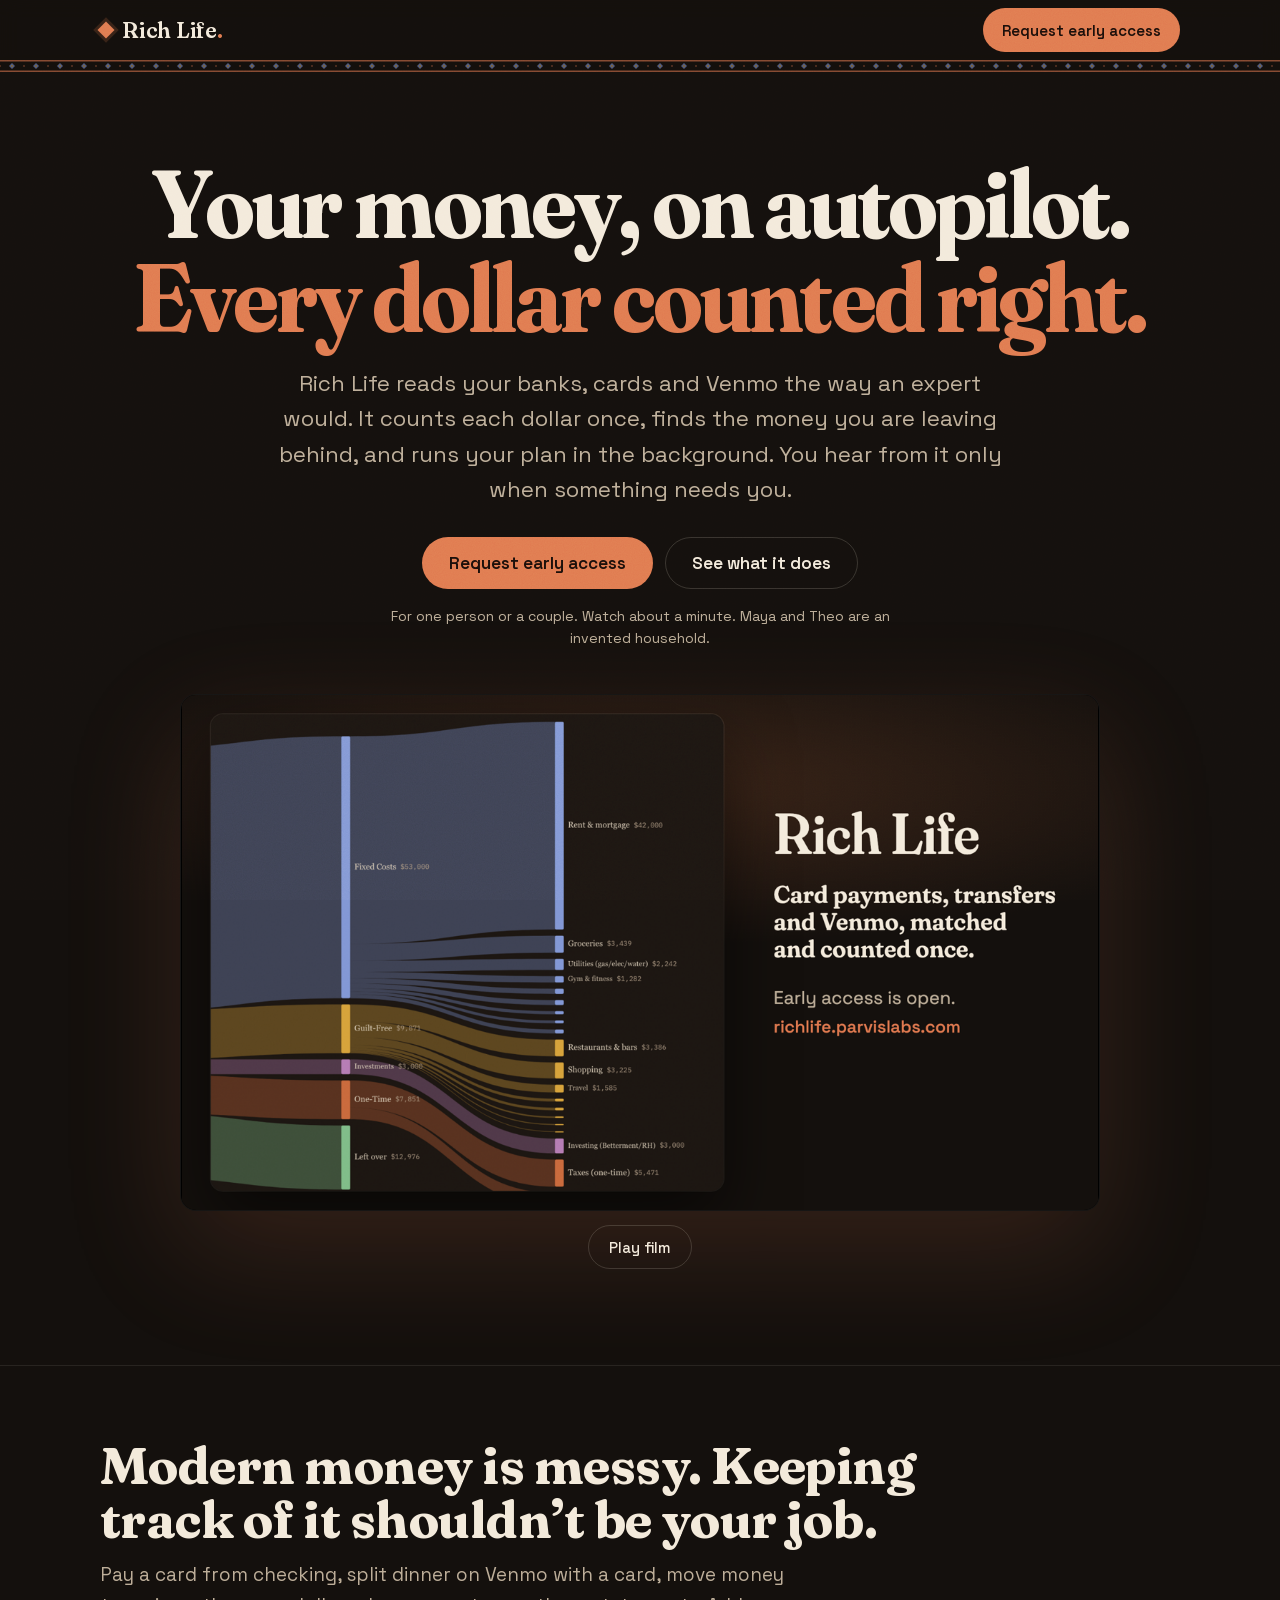
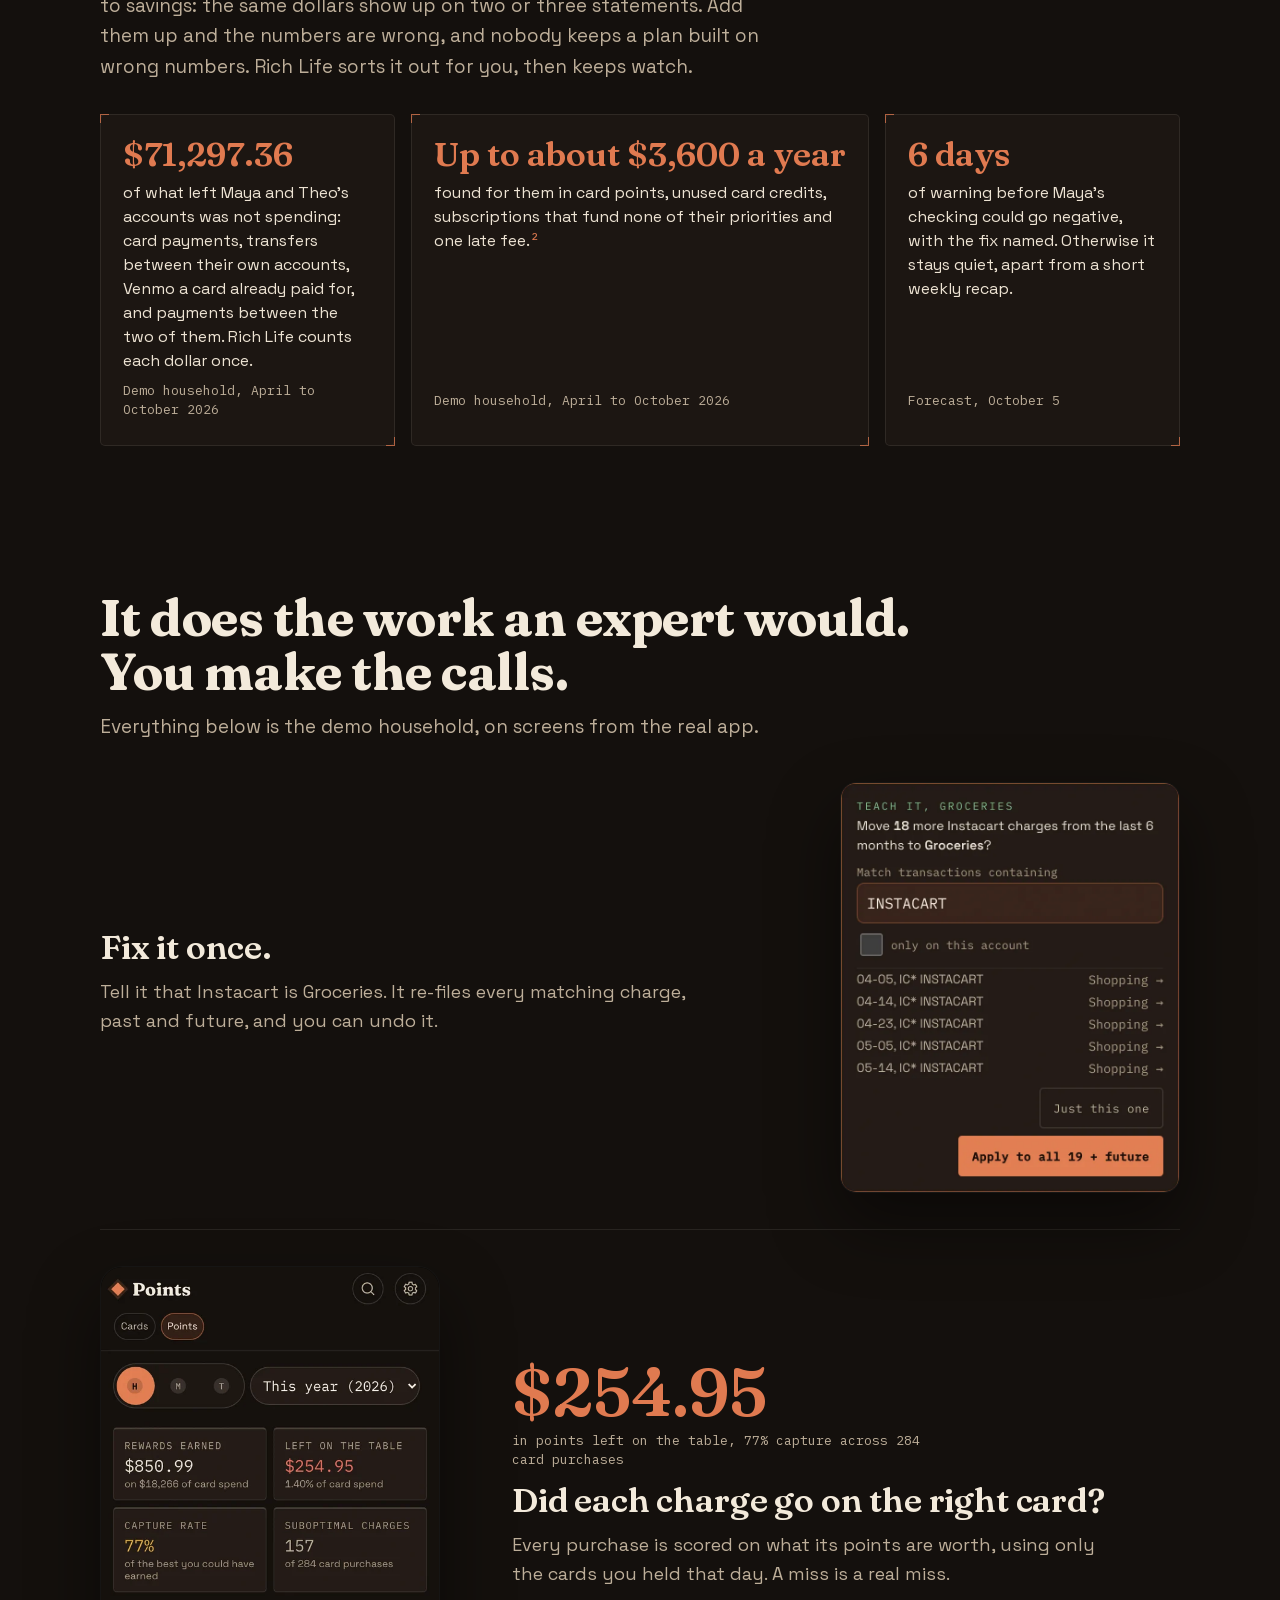
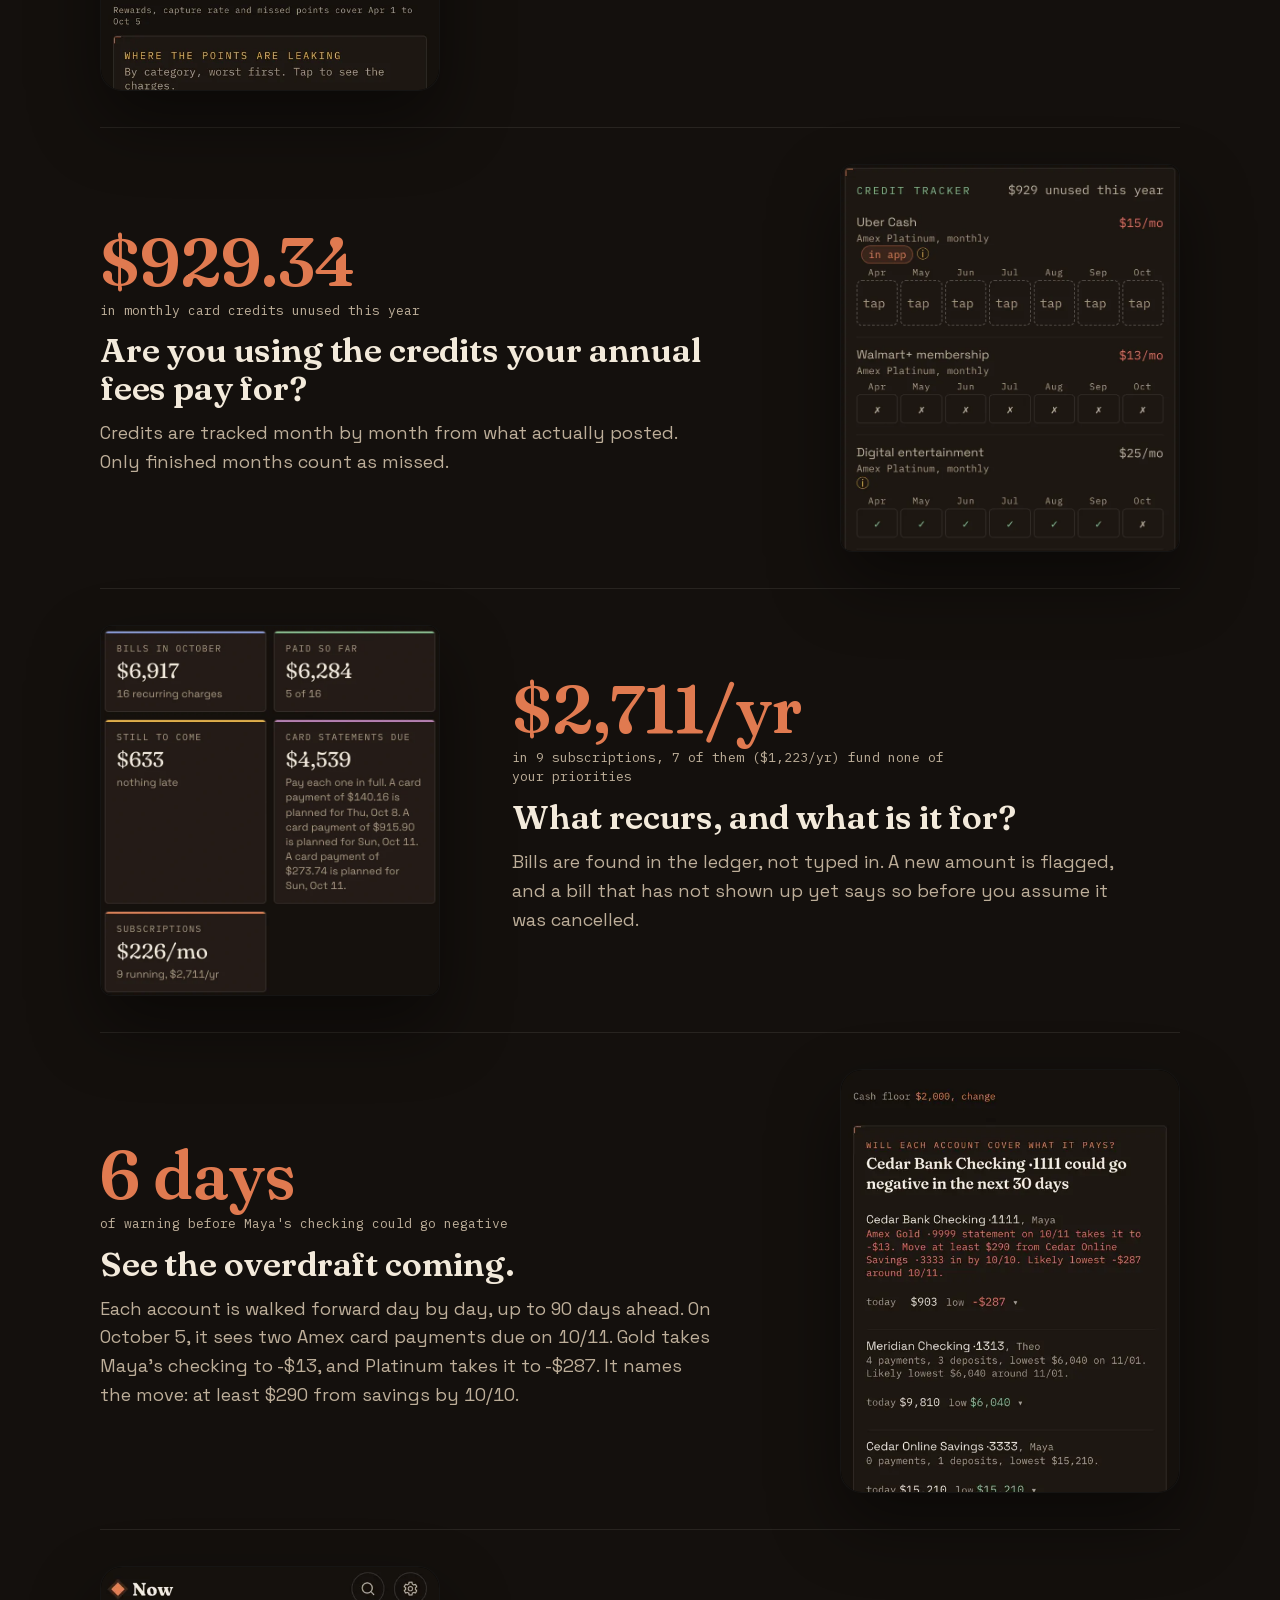
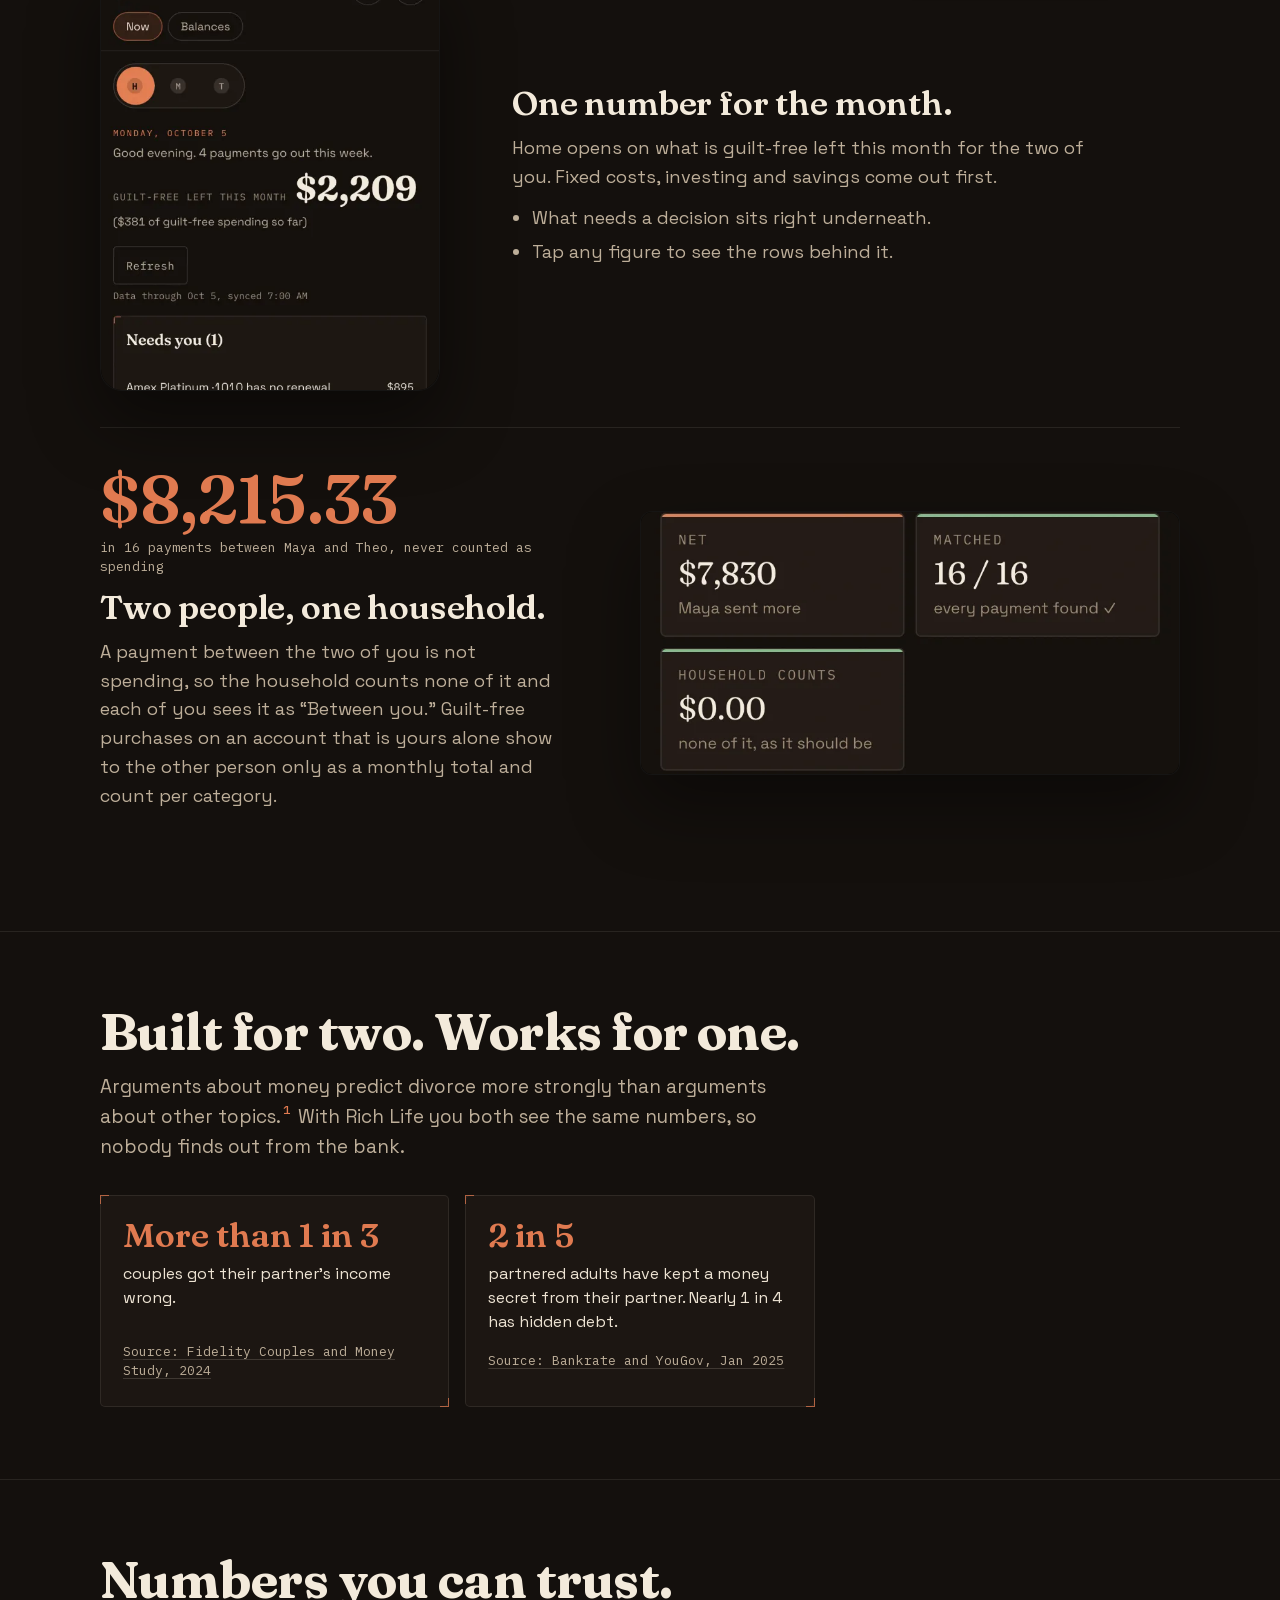
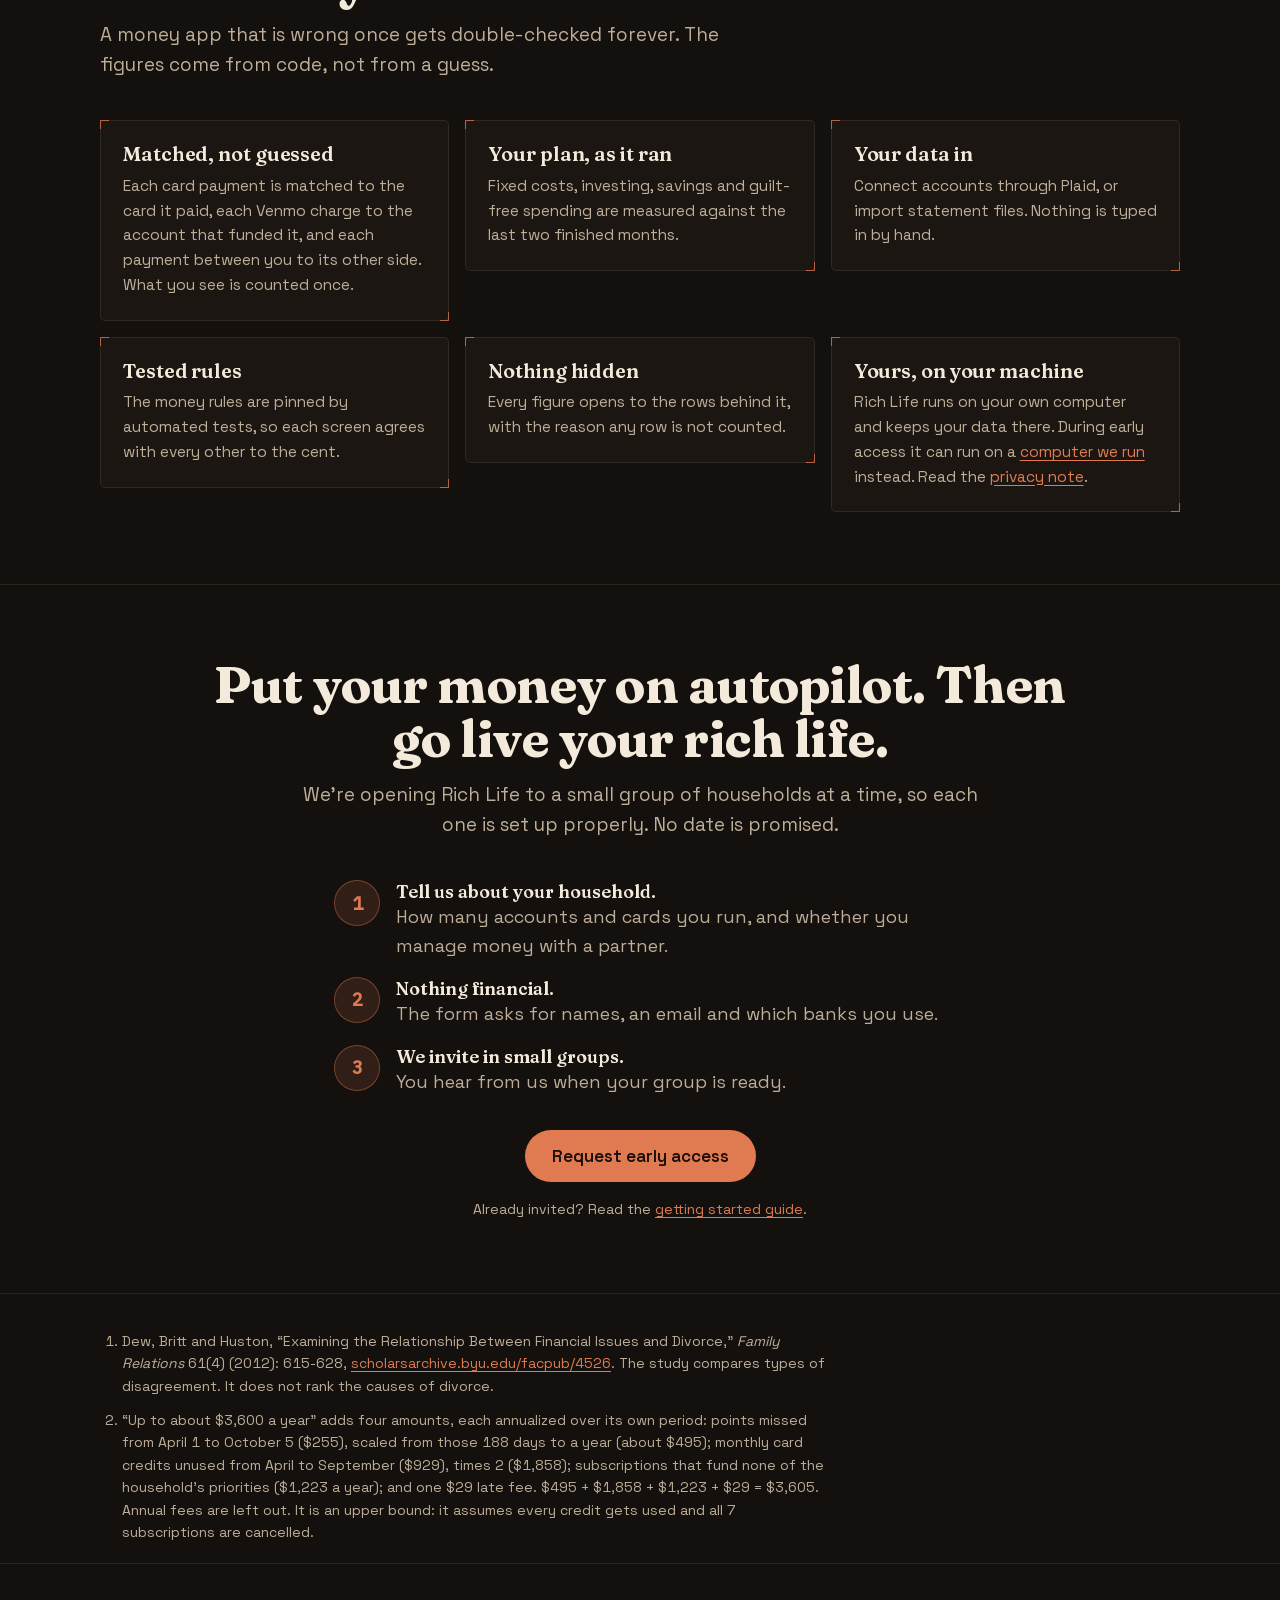
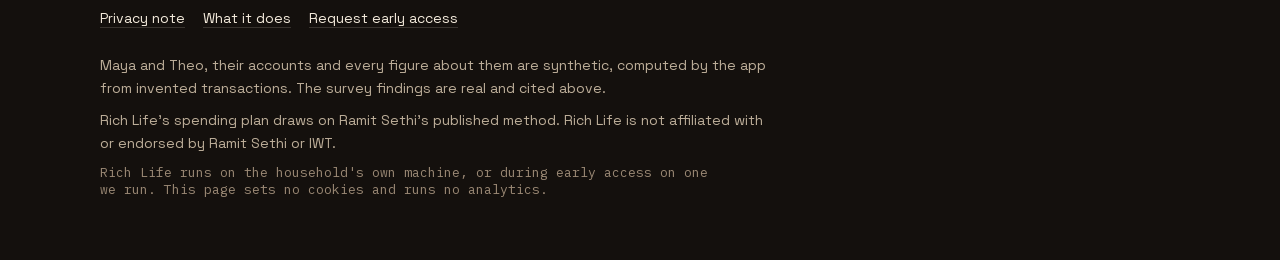
==== commit b9971d3e: "Figures: points, bills and the yearly total match the app today Co-Authored-By: Claude Opus 5.5 <nor" ====
--- a/index.html
+++ b/index.html
@@ -48,7 +48,7 @@
       <p class="sub">Pay a card from checking, split dinner on Venmo with a card, move money to savings: the same dollars show up on two or three statements. Add them up and the numbers are wrong, and nobody keeps a plan built on wrong numbers. Rich Life sorts it out for you, then keeps watch.</p>
       <ul class="stats">
         <li class="panel"><span class="n">$71,297.36</span><span class="l">of what left Maya and Theo&rsquo;s accounts was not spending: card payments, transfers between their own accounts, Venmo a card already paid for, and payments between the two of them. Rich Life counts each dollar once.</span><span class="src">Demo household, April to October 2026</span></li>
-        <li class="panel"><span class="n">Up to $3,673.51 a year</span><span class="l">found for them in card points, unused card credits, subscriptions that fund none of their priorities and one late fee.<sup><a class="fn" href="#fn2" id="fnref2" aria-label="Note 2">2</a></sup></span><span class="src">Demo household, April to October 2026</span></li>
+        <li class="panel"><span class="n">Up to about $3,600 a year</span><span class="l">found for them in card points, unused card credits, subscriptions that fund none of their priorities and one late fee.<sup><a class="fn" href="#fn2" id="fnref2" aria-label="Note 2">2</a></sup></span><span class="src">Demo household, April to October 2026</span></li>
         <li class="panel"><span class="n">6 days</span><span class="l">of warning before Maya&rsquo;s checking could go negative, with the fix named. Otherwise it stays quiet, apart from a short weekly recap.</span><span class="src">Forecast, October 5</span></li>
       </ul>
     </div>
@@ -70,12 +70,12 @@
 
       <div class="row flip">
         <div>
-          <p class="big">$299.82</p>
-          <p class="tagl">in points left on the table, 71.7% capture across 284 card purchases</p>
+          <p class="big">$254.95</p>
+          <p class="tagl">in points left on the table, 77% capture across 284 card purchases</p>
           <h3>Did each charge go on the right card?</h3>
           <p>Every purchase is scored on what its points are worth, using only the cards you held that day. A miss is a real miss.</p>
         </div>
-        <div class="shot"><img loading="lazy" width="560" height="1212" src="media/beat-4-tracker.webp" alt="The Points screen: $299.82 left on the table, a 72% capture rate, and 176 of 284 card purchases on a card that earned less."></div>
+        <div class="shot"><img loading="lazy" width="560" height="1212" src="media/beat-4-tracker.webp" alt="The Points screen: $254.95 left on the table, a 77% capture rate, and 157 of 284 card purchases on a card that earned less."></div>
       </div>
 
       <div class="row">
@@ -95,7 +95,7 @@
           <h3>What recurs, and what is it for?</h3>
           <p>Bills are found in the ledger, not typed in. A new amount is flagged, and a bill that has not shown up yet says so before you assume it was cancelled.</p>
         </div>
-        <div class="shot crop"><img loading="lazy" width="740" height="808" src="media/bills-calendar.webp" alt="October bills: $7,417 due this month, and subscriptions at $226 a month, 9 running, $2,711 a year."></div>
+        <div class="shot crop"><img loading="lazy" width="740" height="808" src="media/bills-calendar.webp" alt="October bills: $6,917 in 16 recurring charges, and subscriptions at $226 a month, 9 running, $2,711 a year."></div>
       </div>
 
       <div class="row">
@@ -173,7 +173,7 @@
     <div class="wrap">
       <ol>
         <li id="fn1">Dew, Britt and Huston, &ldquo;Examining the Relationship Between Financial Issues and Divorce,&rdquo; <i>Family Relations</i> 61(4) (2012): 615-628, <a href="https://scholarsarchive.byu.edu/facpub/4526" target="_blank" rel="noopener">scholarsarchive.byu.edu/facpub/4526</a>. The study compares types of disagreement. It does not rank the causes of divorce.</li>
-        <li id="fn2">&ldquo;Up to $3,673.51 a year&rdquo; adds four amounts, each annualized over its own period: points missed from April to September, times 2 ($562.55); monthly card credits unused from April to September ($929.34), times 2 ($1,858.68); subscriptions that fund none of the household's priorities ($1,223.28 a year); and one $29 late fee. $562.55 + $1,858.68 + $1,223.28 + $29 = $3,673.51. Annual fees are left out. It is an upper bound: it assumes every credit gets used and all 7 subscriptions are cancelled.</li>
+        <li id="fn2">&ldquo;Up to about $3,600 a year&rdquo; adds four amounts, each annualized over its own period: points missed from April 1 to October 5 ($255), scaled from those 188 days to a year (about $495); monthly card credits unused from April to September ($929), times 2 ($1,858); subscriptions that fund none of the household&rsquo;s priorities ($1,223 a year); and one $29 late fee. $495 + $1,858 + $1,223 + $29 = $3,605. Annual fees are left out. It is an upper bound: it assumes every credit gets used and all 7 subscriptions are cancelled.</li>
       </ol>
     </div>
   </aside>
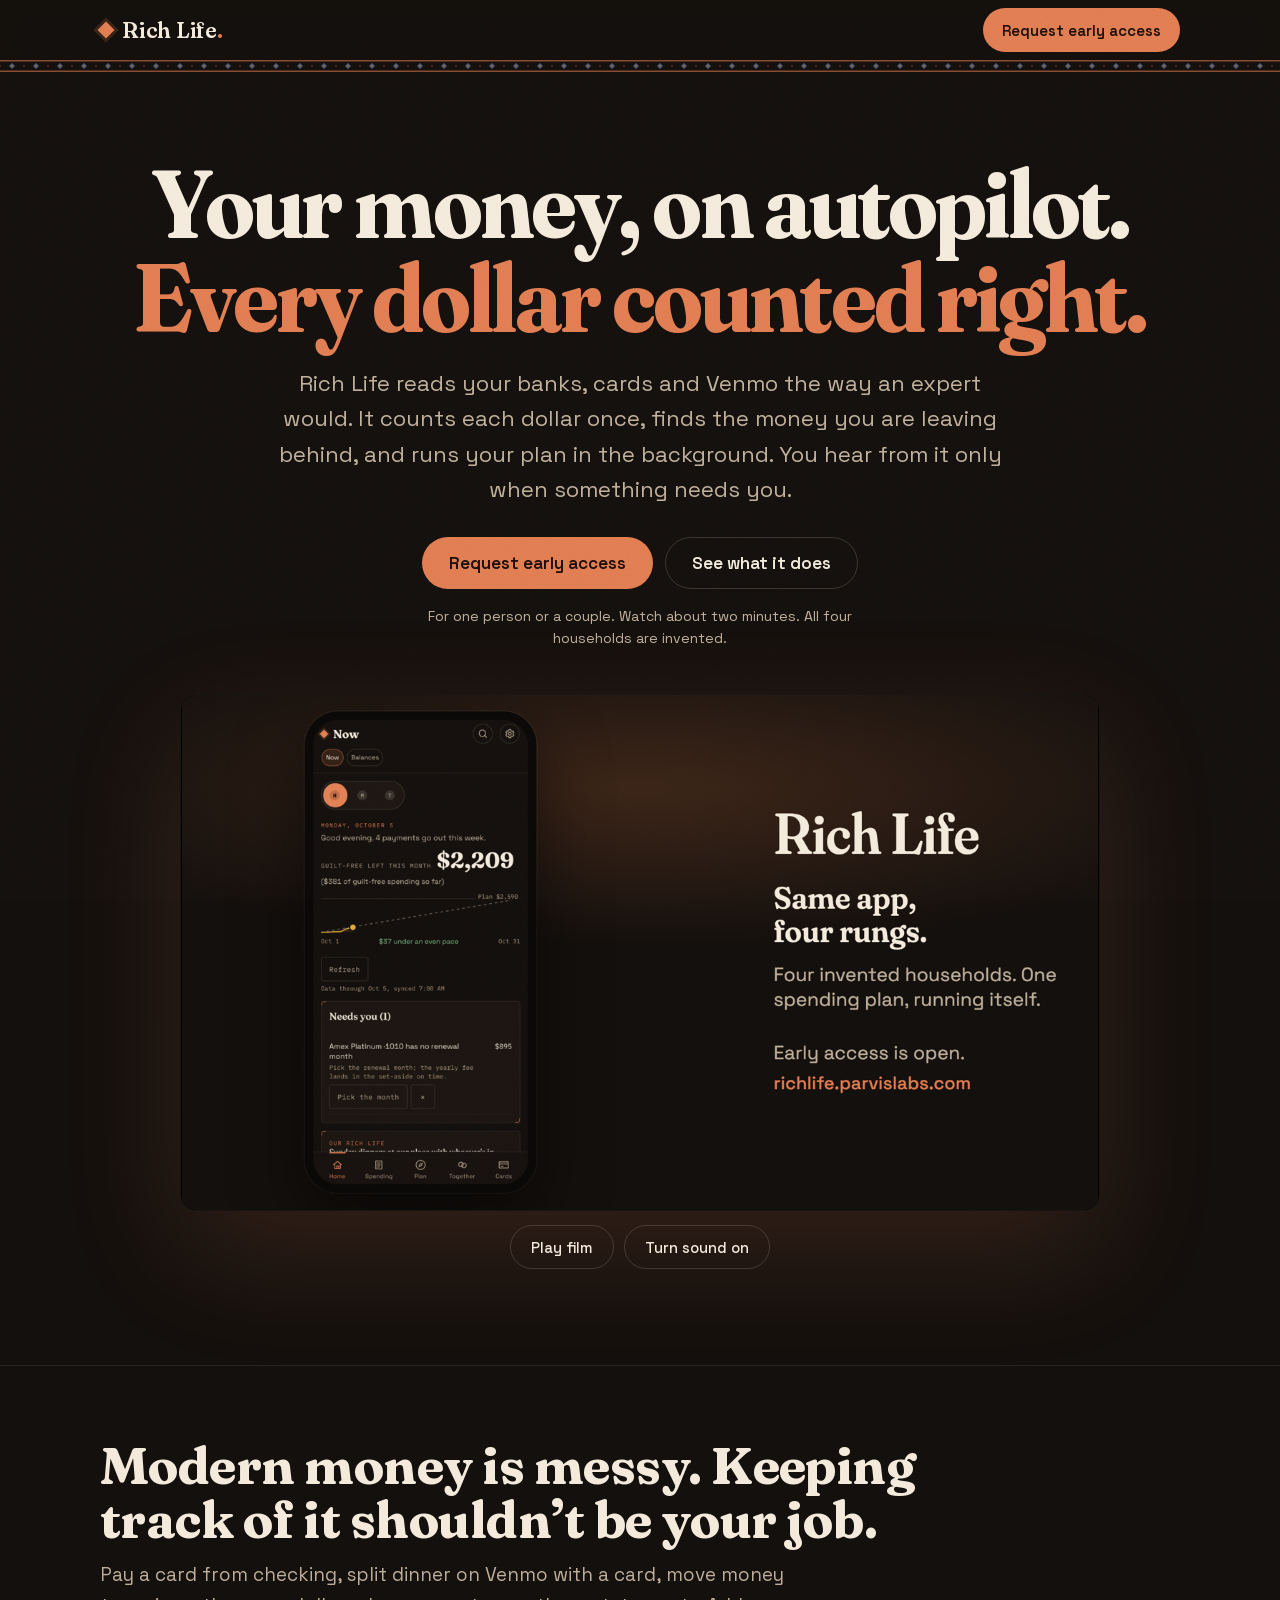
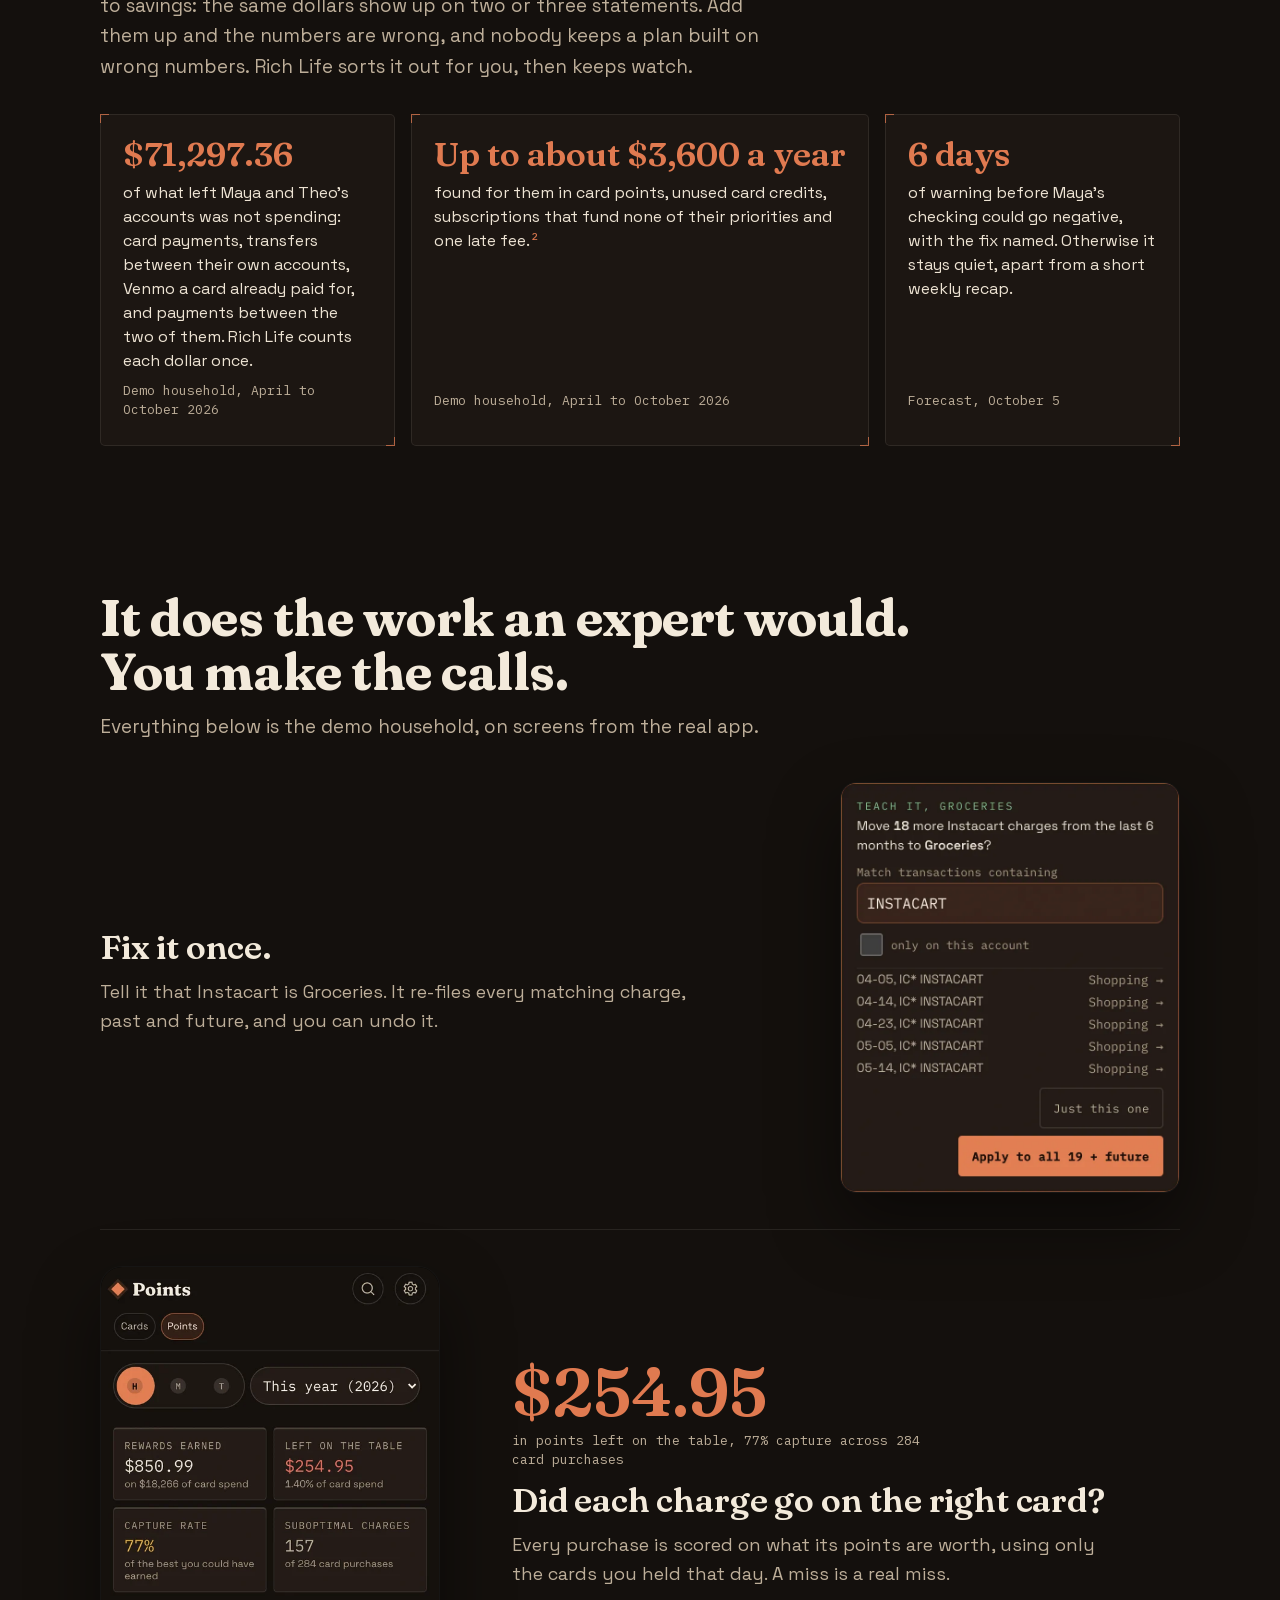
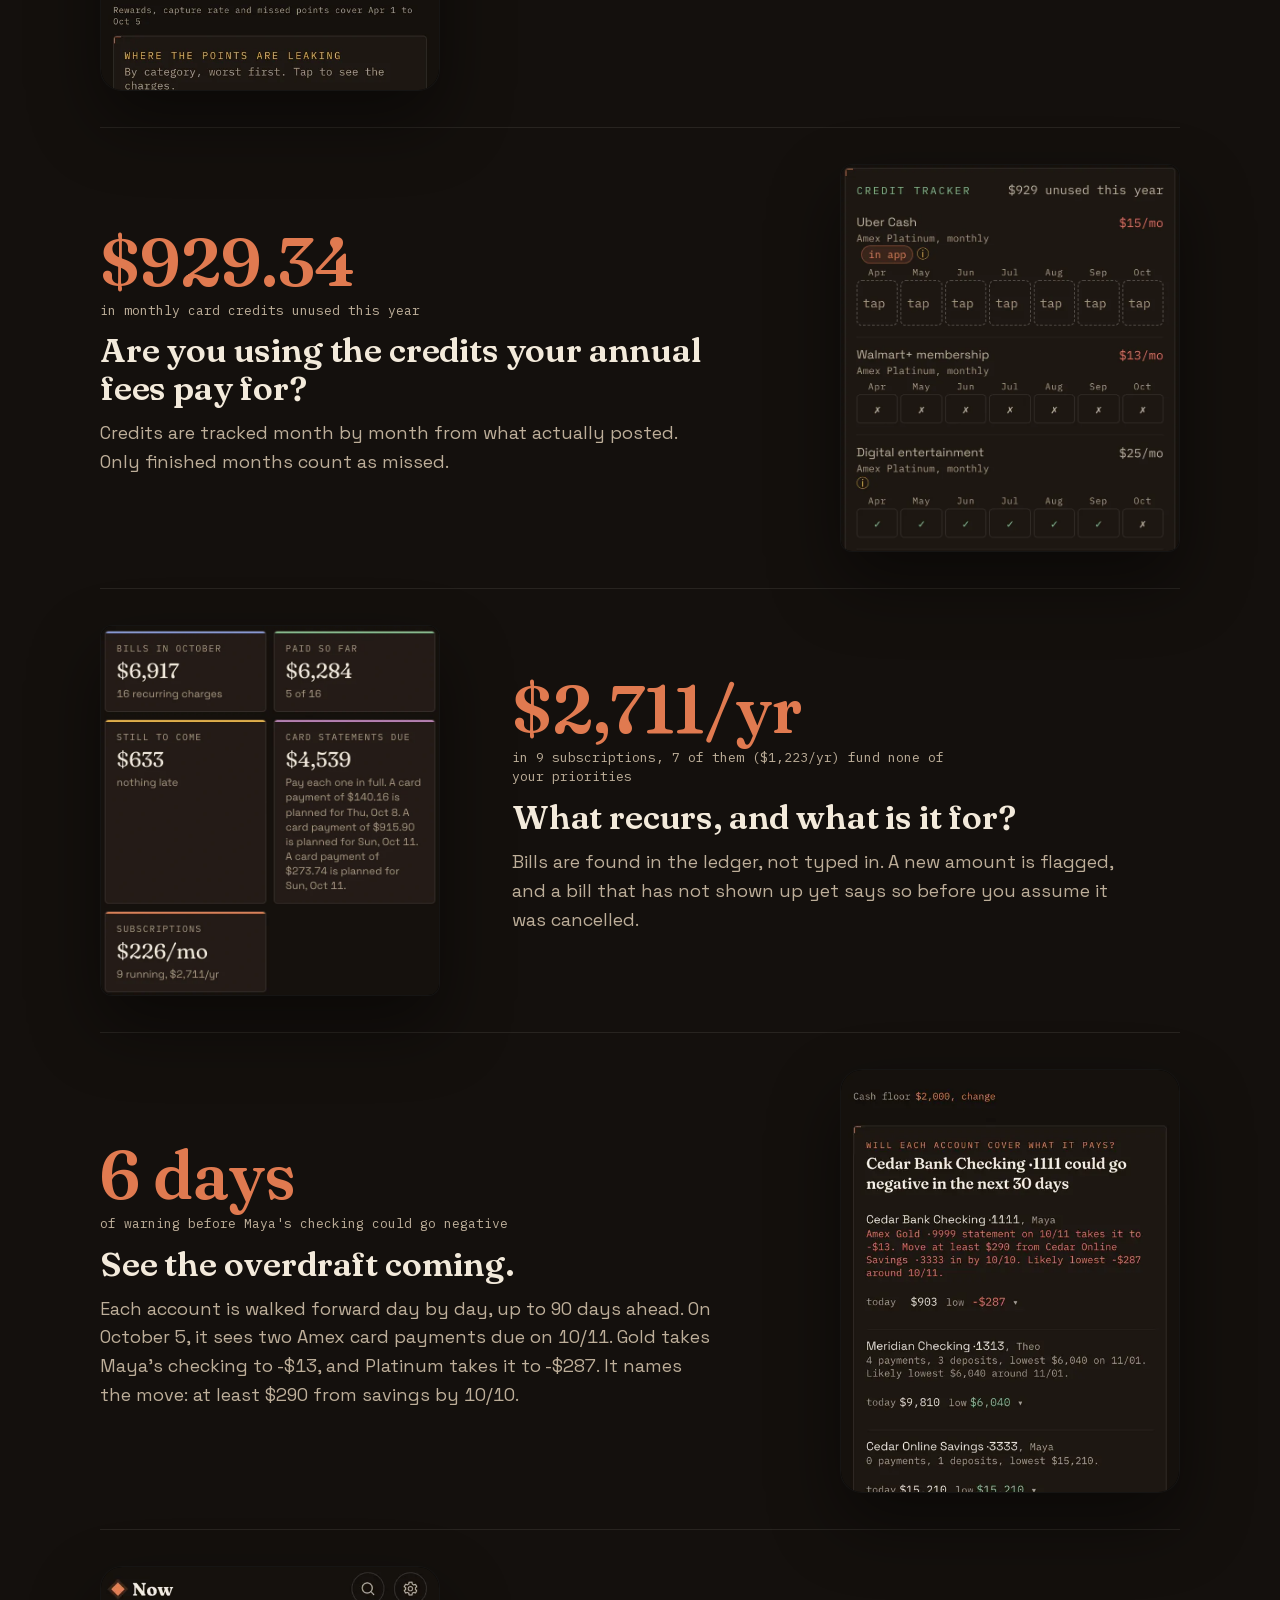
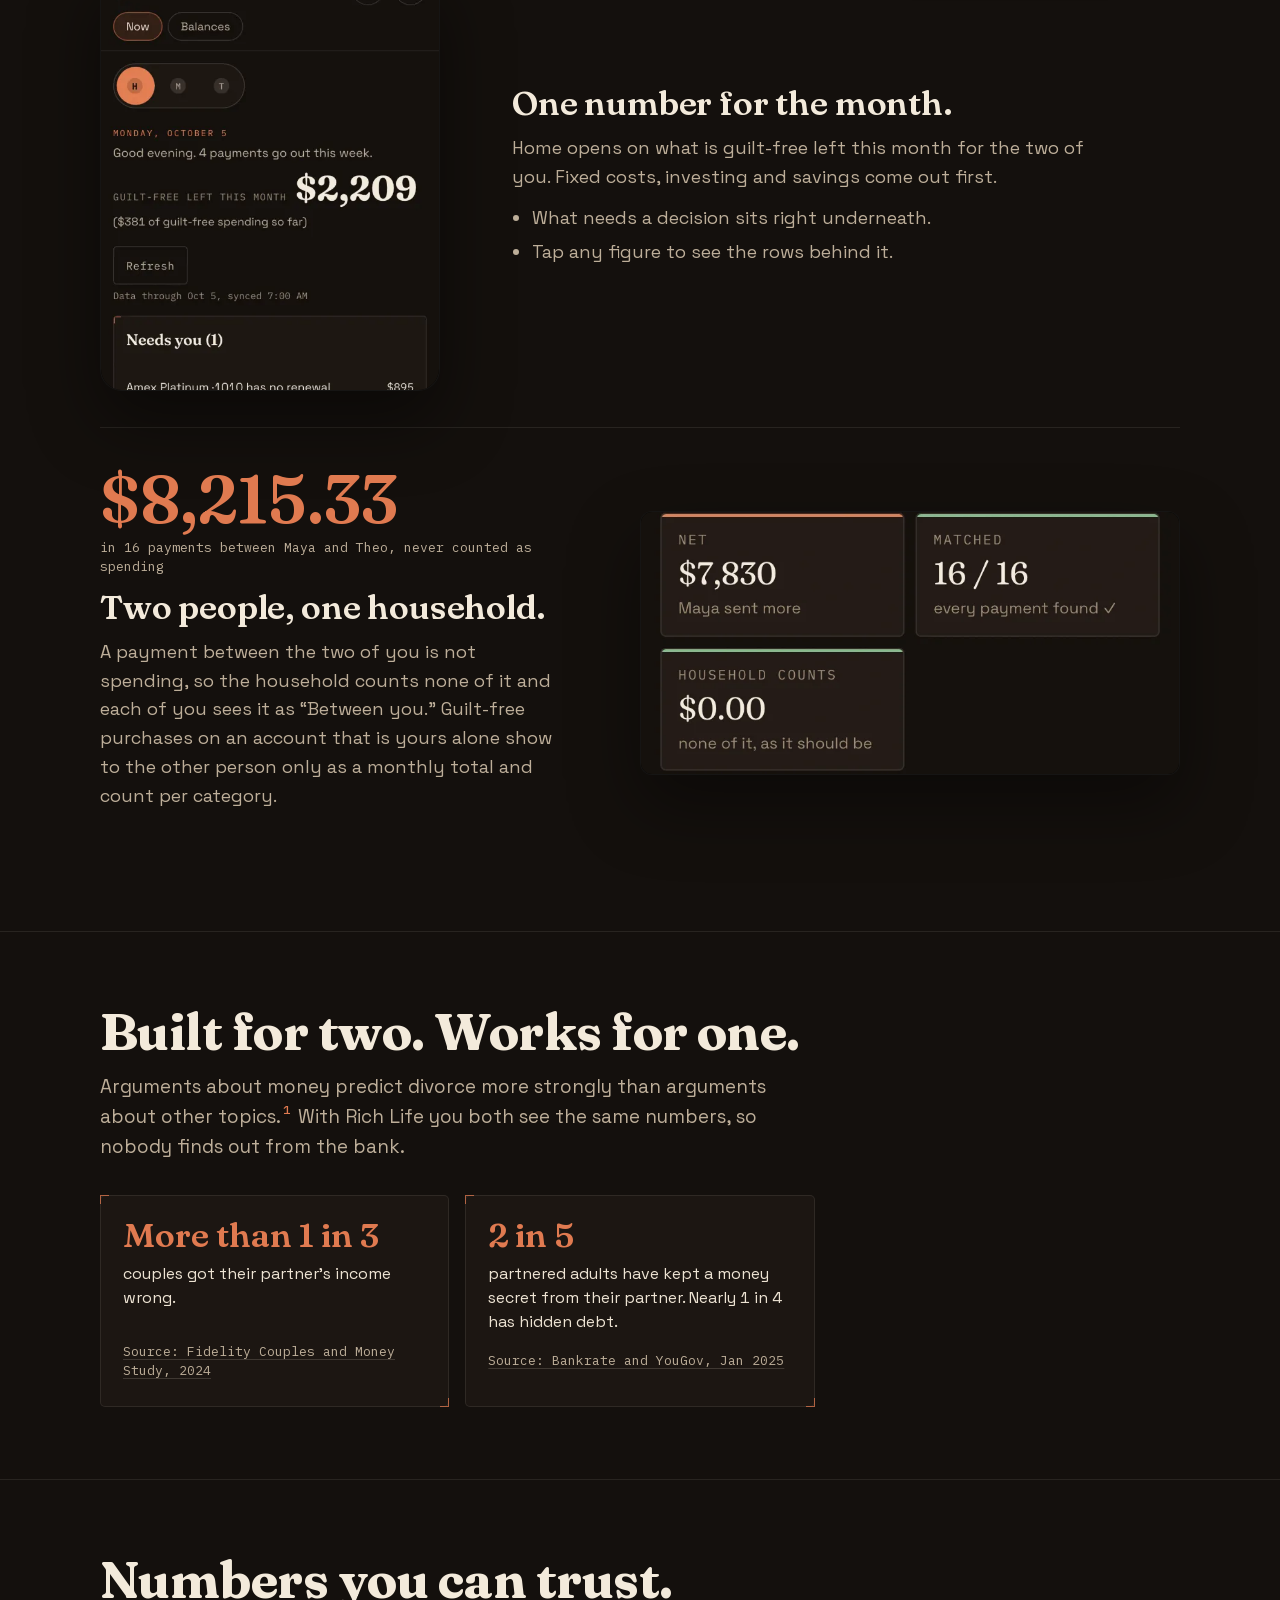
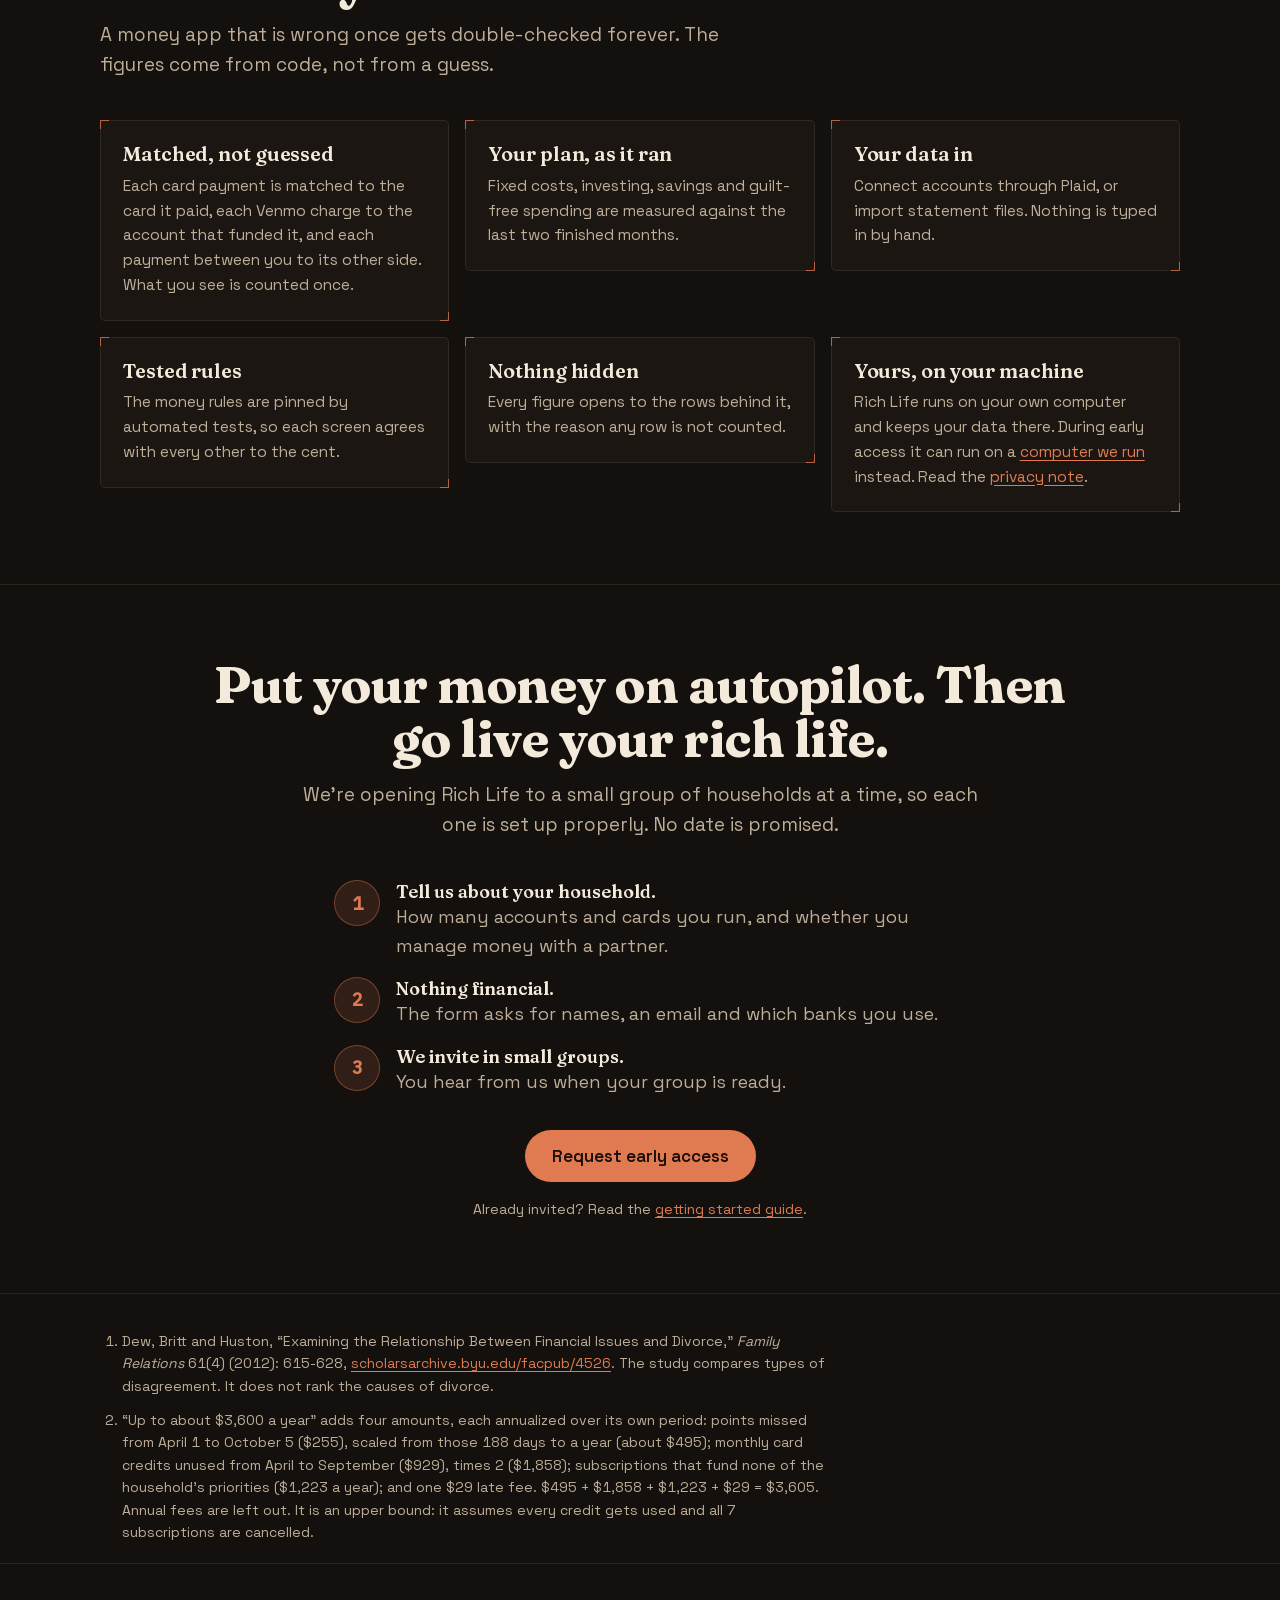
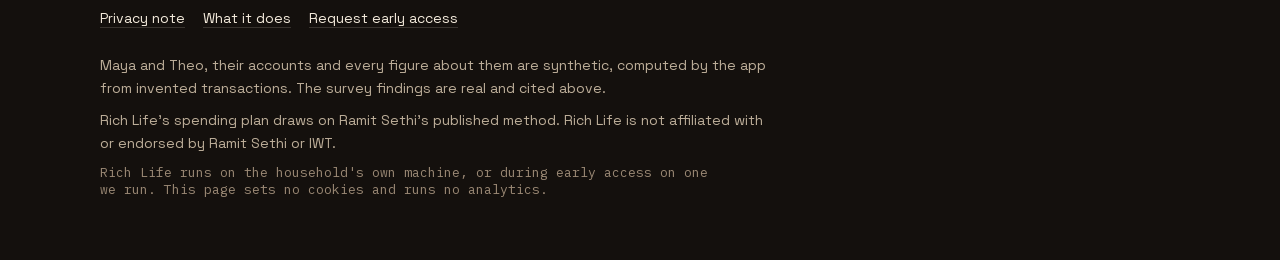
==== commit 66311fc7: "Film v7: four households, paced for reading, with a sound button The film is now two minutes: On tra" ====
--- a/index.html
+++ b/index.html
@@ -8,7 +8,7 @@
 <meta name="theme-color" content="#14100D">
 <meta property="og:type" content="website">
 <meta property="og:title" content="Rich Life: your money on autopilot, counted right">
-<meta property="og:description" content="Every dollar counted once, money you are leaving behind found, and a plan that runs in the background. Watch it run Maya and Theo's month in about a minute.">
+<meta property="og:description" content="Every dollar counted once, money you are leaving behind found, and a plan that runs in the background. Watch it run four invented households in about two minutes.">
 <meta property="og:url" content="https://richlife.parvislabs.com/">
 <meta property="og:image" content="https://richlife.parvislabs.com/og.png">
 <meta property="og:image:width" content="1200">
@@ -34,11 +34,11 @@
       <a class="btn" href="https://fantasy-spear-680.notion.site/02cfda1831654efd8e8520b2d70a3c6b" target="_blank" rel="noopener" data-join>Request early access</a>
       <a class="btn ghost" href="#tour">See what it does</a>
     </div>
-    <p class="fine">For one person or a couple. Watch about a minute. Maya and Theo are an invented household.</p>
+    <p class="fine">For one person or a couple. Watch about two minutes. All four households are invented.</p>
     <div class="stage">
-      <div class="phone"><video id="fv" muted playsinline loop preload="none" poster="film-vertical-poster.png" aria-label="A film of a little over a minute: how much of a household&rsquo;s money would be counted twice, the Rich Life app matching and counting it once, the money it finds in card points and credits, a quiet warning six days before checking could go negative, and the plan a couple shares"></video></div>
-      <div class="screen"><video id="fl" muted playsinline loop preload="none" poster="film-landscape-poster.png" aria-label="A film of a little over a minute: how much of a household&rsquo;s money would be counted twice, the Rich Life app matching and counting it once, the money it finds in card points and credits, a quiet warning six days before checking could go negative, and the plan a couple shares"></video></div>
-      <button class="pp" id="pp" type="button" hidden>Pause film</button>
+      <div class="phone"><video id="fv" muted playsinline loop preload="none" poster="film-vertical-poster.png" aria-label="A film of about two minutes: four invented households, one spending plan. A couple on track fixes one charge and all 19 like it move, then gets a warning before checking goes negative; a household in debt sees its interest and debt-free date; one living paycheck to paycheck gets a daily amount until payday; one with plenty left over is pointed toward a trip."></video></div>
+      <div class="screen"><video id="fl" muted playsinline loop preload="none" poster="film-landscape-poster.png" aria-label="A film of about two minutes: four invented households, one spending plan. A couple on track fixes one charge and all 19 like it move, then gets a warning before checking goes negative; a household in debt sees its interest and debt-free date; one living paycheck to paycheck gets a daily amount until payday; one with plenty left over is pointed toward a trip."></video></div>
+      <div class="ctl"><button class="pp" id="pp" type="button" hidden>Pause film</button><button class="pp" id="snd" type="button" hidden>Turn sound on</button></div>
     </div>
   </div>
 
@@ -198,6 +198,11 @@
 const reduce = matchMedia("(prefers-reduced-motion: reduce)").matches;
 const wide = matchMedia("(min-width:900px)");
 const pp = document.getElementById("pp");
+// The film plays muted. The sound button unmutes whichever video is showing;
+// if a browser refuses to play with sound, the film keeps playing muted.
+const snd = document.getElementById("snd");
+let soundOn = false;
+function sndLabel() { snd.textContent = soundOn ? "Turn sound off" : "Turn sound on"; }
 // The CSS shows #fl on a wide screen and #fv on a phone. The button and the
 // autoplay follow whichever video is showing, and a resize across 900px
 // hands both over to the other one.
@@ -216,7 +221,8 @@
   const v = film(), off = document.getElementById(v.id === "fl" ? "fv" : "fl");
   load(v);
   off.pause();
-  if (!reduce && !userPaused && stageIn) v.play().catch(() => {});
+  v.muted = !soundOn;
+  if (!reduce && !userPaused && stageIn) v.play().catch(() => { v.muted = true; soundOn = false; sndLabel(); v.play().catch(() => {}); });
   label();
 }
 wide.addEventListener("change", show);
@@ -229,8 +235,17 @@
   new IntersectionObserver((es) => es.forEach((e) => { stageIn = e.isIntersecting; show(); }), { threshold: 0.35 })
     .observe(document.querySelector(".stage"));
 }
+snd.onclick = () => {
+  soundOn = !soundOn;
+  const v = film();
+  load(v);
+  v.muted = !soundOn;
+  sndLabel();
+};
 pp.hidden = false;
+snd.hidden = false;
 label();
+sndLabel();
 // Reveal on scroll: the page reads fully with JavaScript off, so nothing
 // starts hidden. The script hides only what is still below the fold, then
 // brings it in.
--- a/styles.css
+++ b/styles.css
@@ -136,6 +136,7 @@
 video, .phone img { width: 100%; height: 100%; object-fit: contain; }
 .pp { min-height: 44px; padding: 0 20px; border-radius: 999px; border: 1px solid var(--line-strong); background: transparent; color: var(--bone); font: 500 15px var(--sans); cursor: pointer; }
 .pp:hover { border-color: var(--terracotta); }
+.ctl { display: flex; flex-wrap: wrap; justify-content: center; gap: 10px; }
 
 /* ── proof band ─────────────────────────────────────────────────────── */
 .proof { border-top: 1px solid var(--line); border-bottom: 1px solid var(--line); background: var(--surface); padding: 36px 0; }
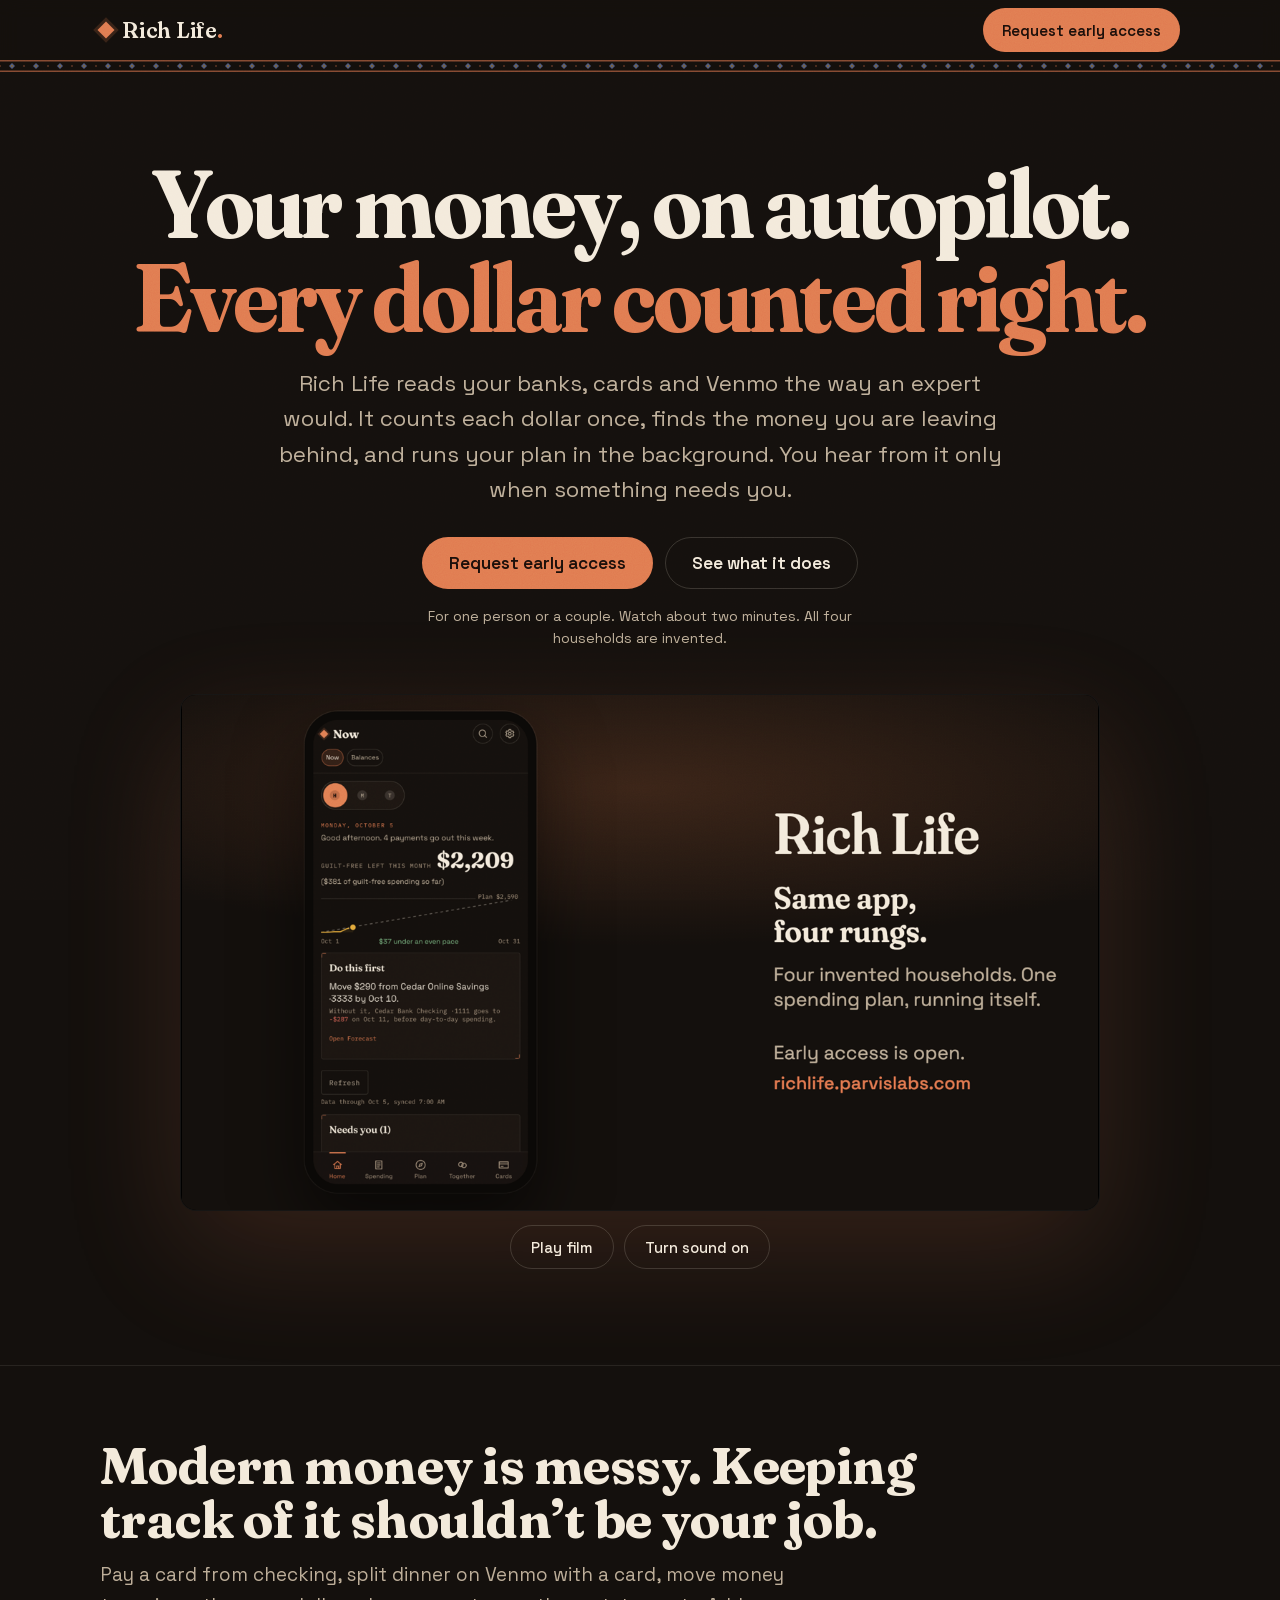
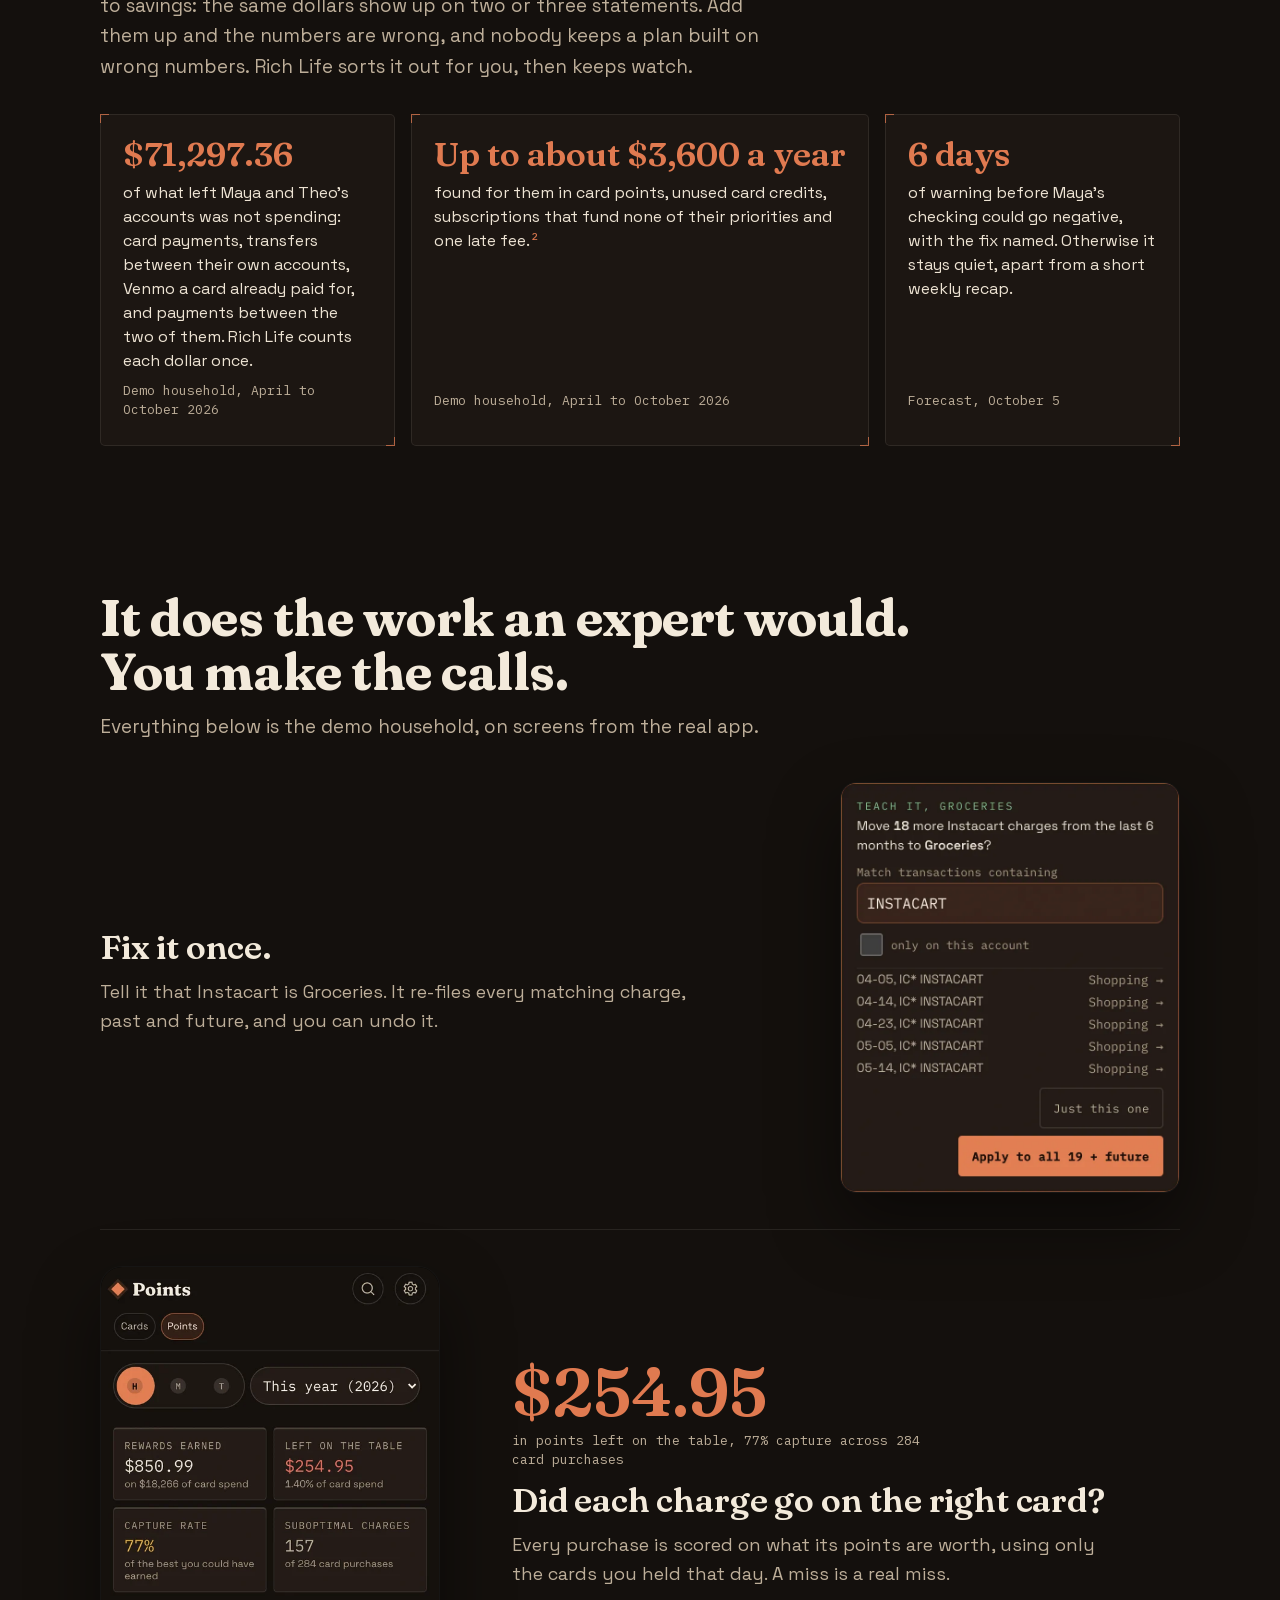
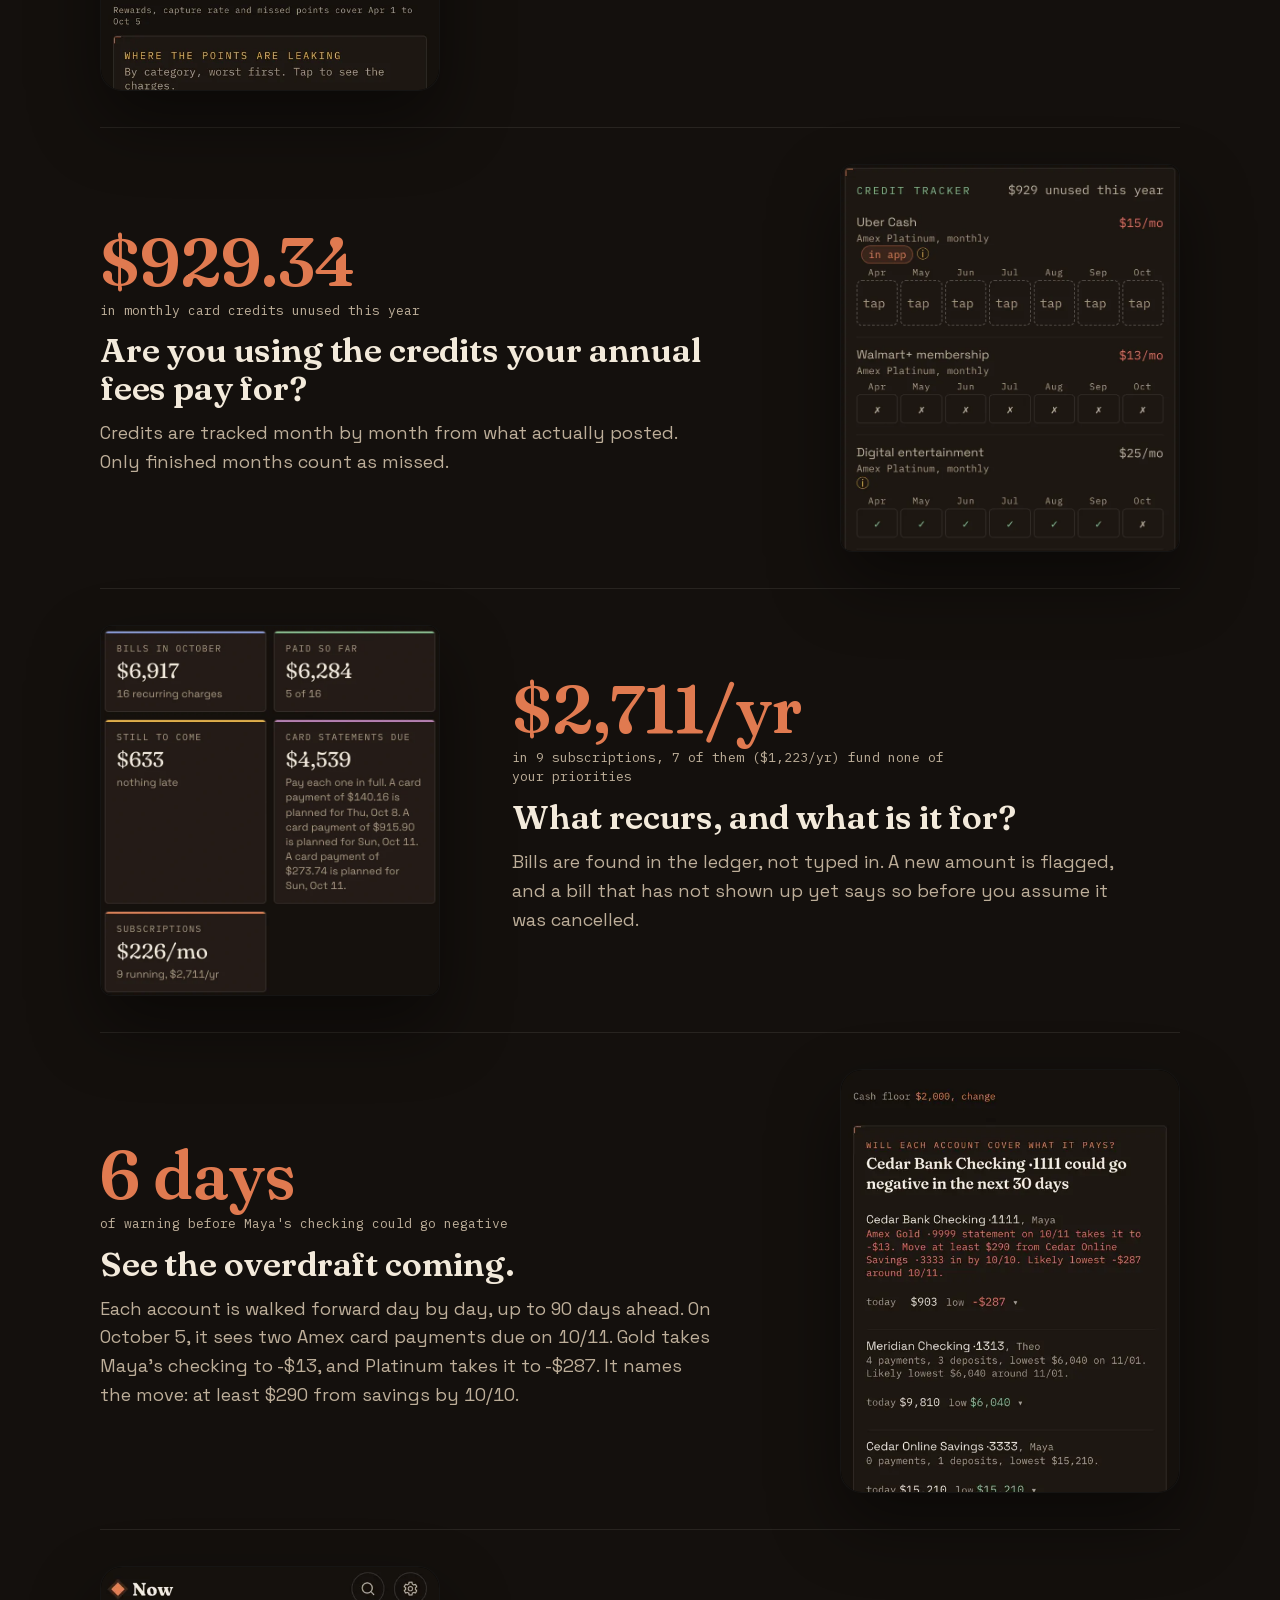
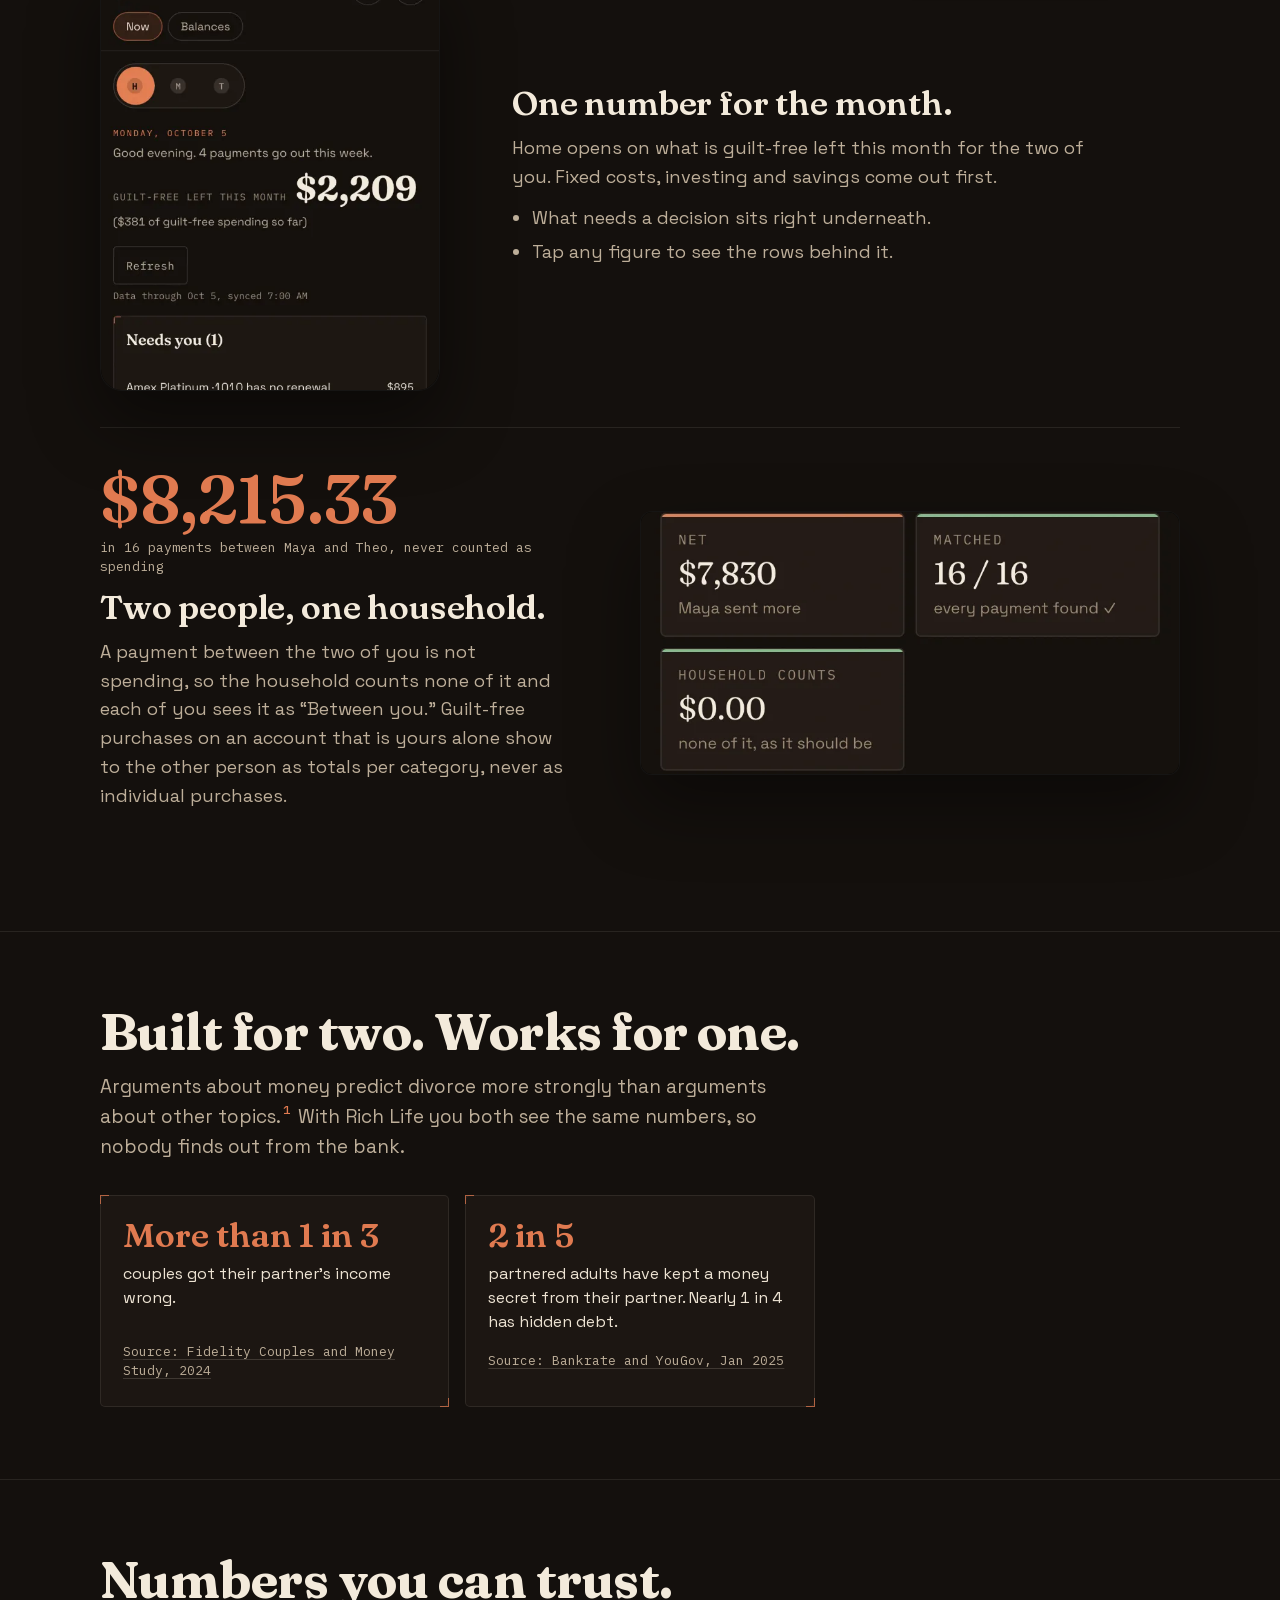
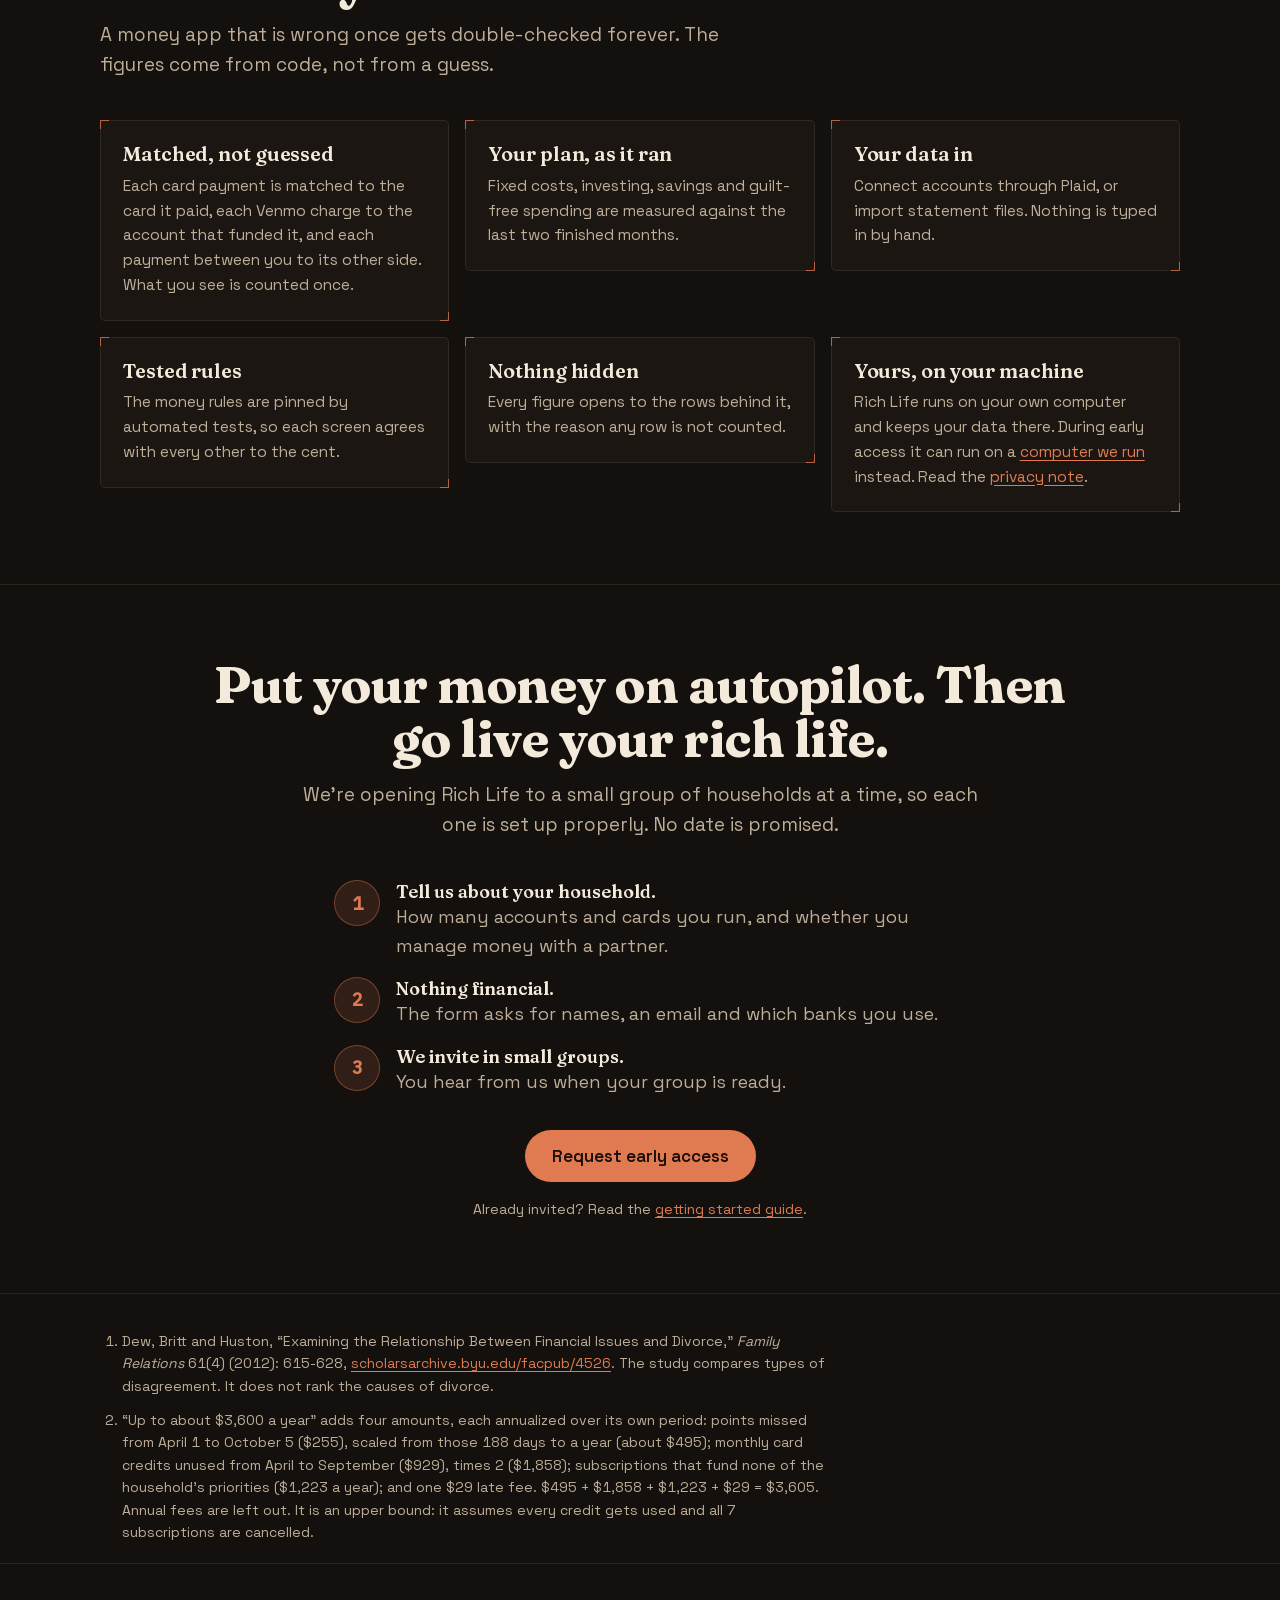
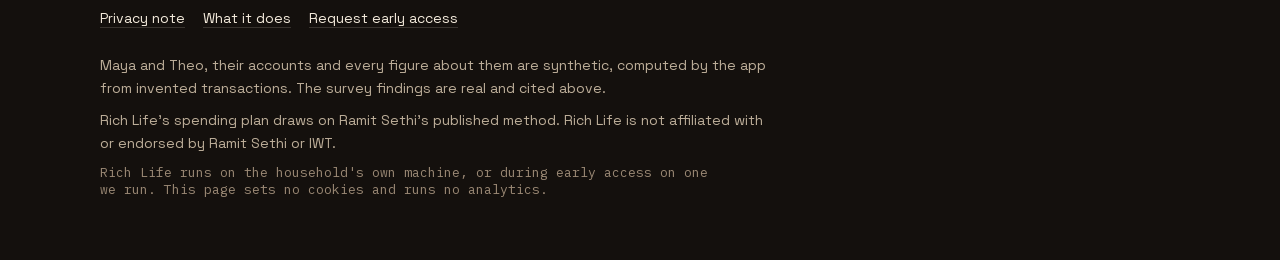
==== commit 66b629cf: "Privacy line: a partner sees guilt-free totals per category, never individual purchases Co-Authored-" ====
--- a/index.html
+++ b/index.html
@@ -122,7 +122,7 @@
           <p class="big">$8,215.33</p>
           <p class="tagl">in 16 payments between Maya and Theo, never counted as spending</p>
           <h3>Two people, one household.</h3>
-          <p>A payment between the two of you is not spending, so the household counts none of it and each of you sees it as &ldquo;Between you.&rdquo; Guilt-free purchases on an account that is yours alone show to the other person only as a monthly total and count per category.</p>
+          <p>A payment between the two of you is not spending, so the household counts none of it and each of you sees it as &ldquo;Between you.&rdquo; Guilt-free purchases on an account that is yours alone show to the other person as totals per category, never as individual purchases.</p>
         </div>
         <div class="mshot"><img loading="lazy" width="780" height="380" src="media/between-you.webp" alt="Between you: $7,830 net, Maya sent more, 16 of 16 payments matched, and $0.00 counted in the household."></div>
       </div>
